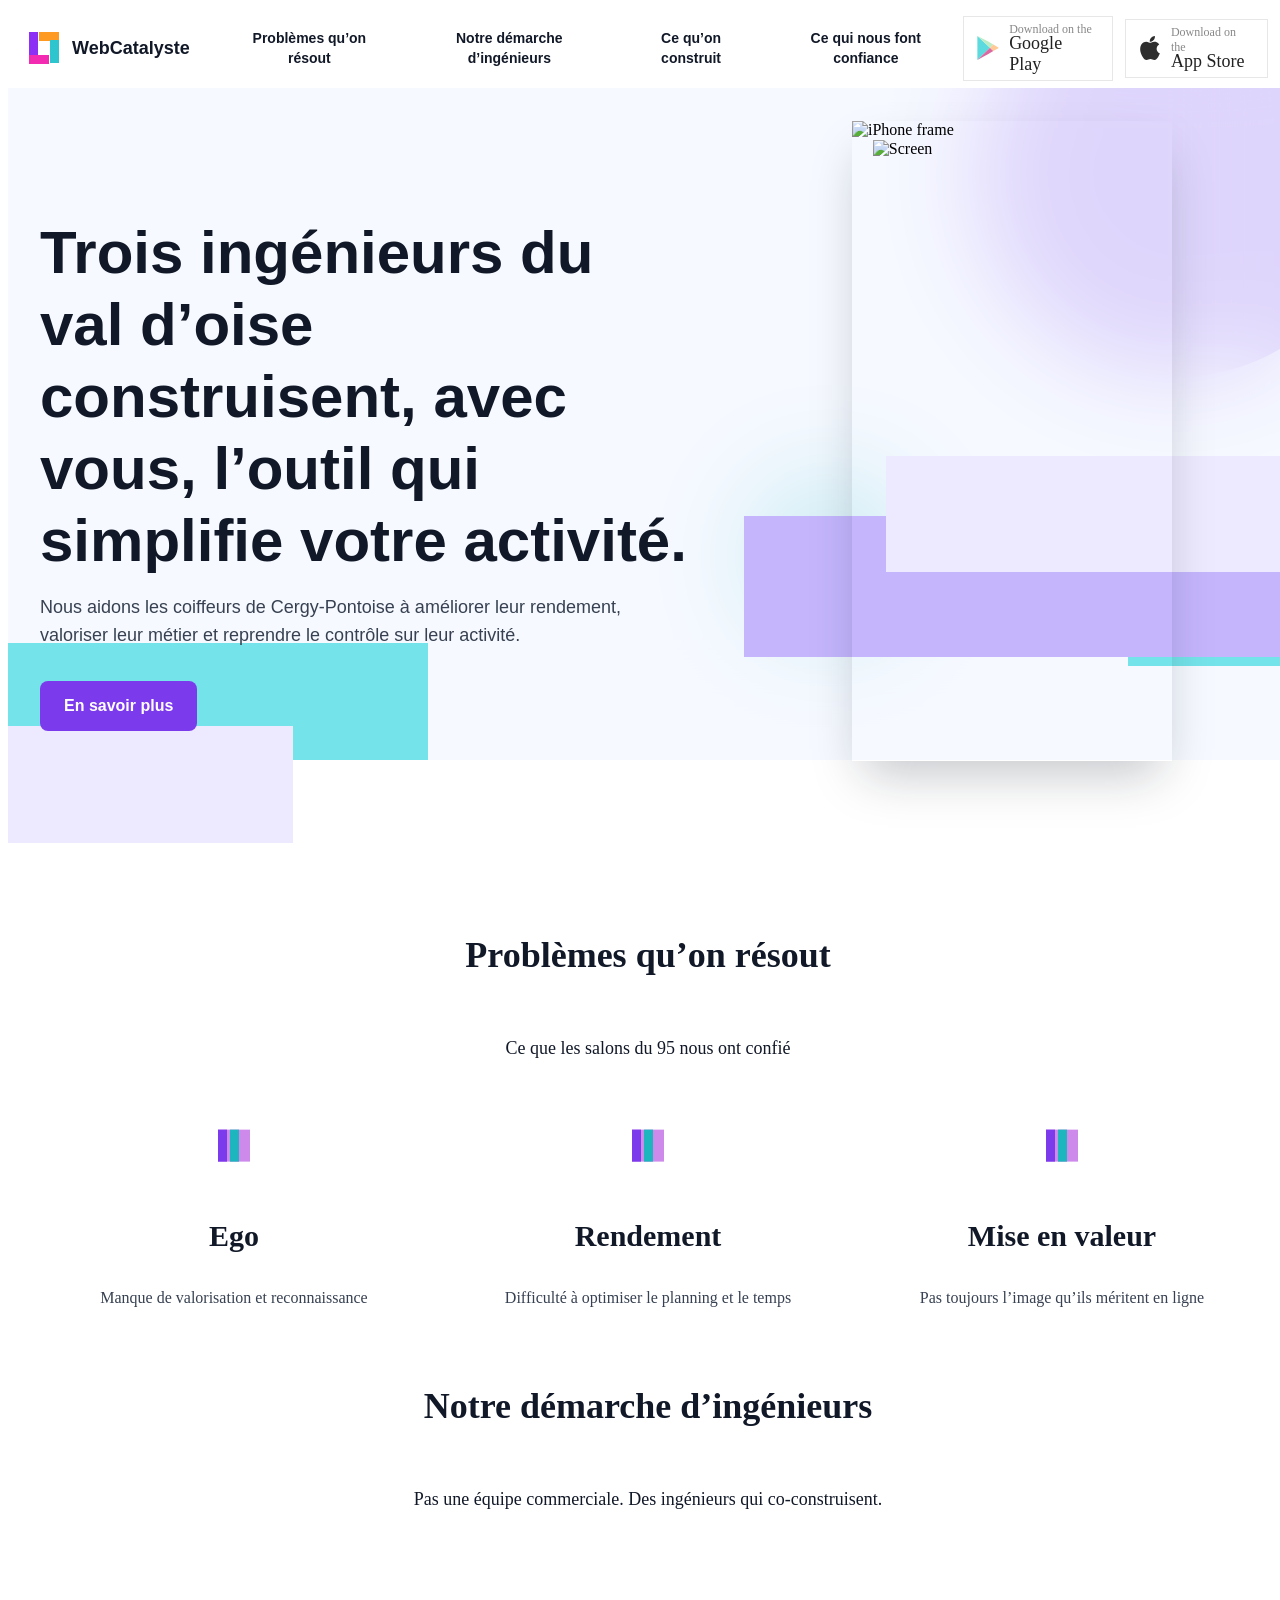
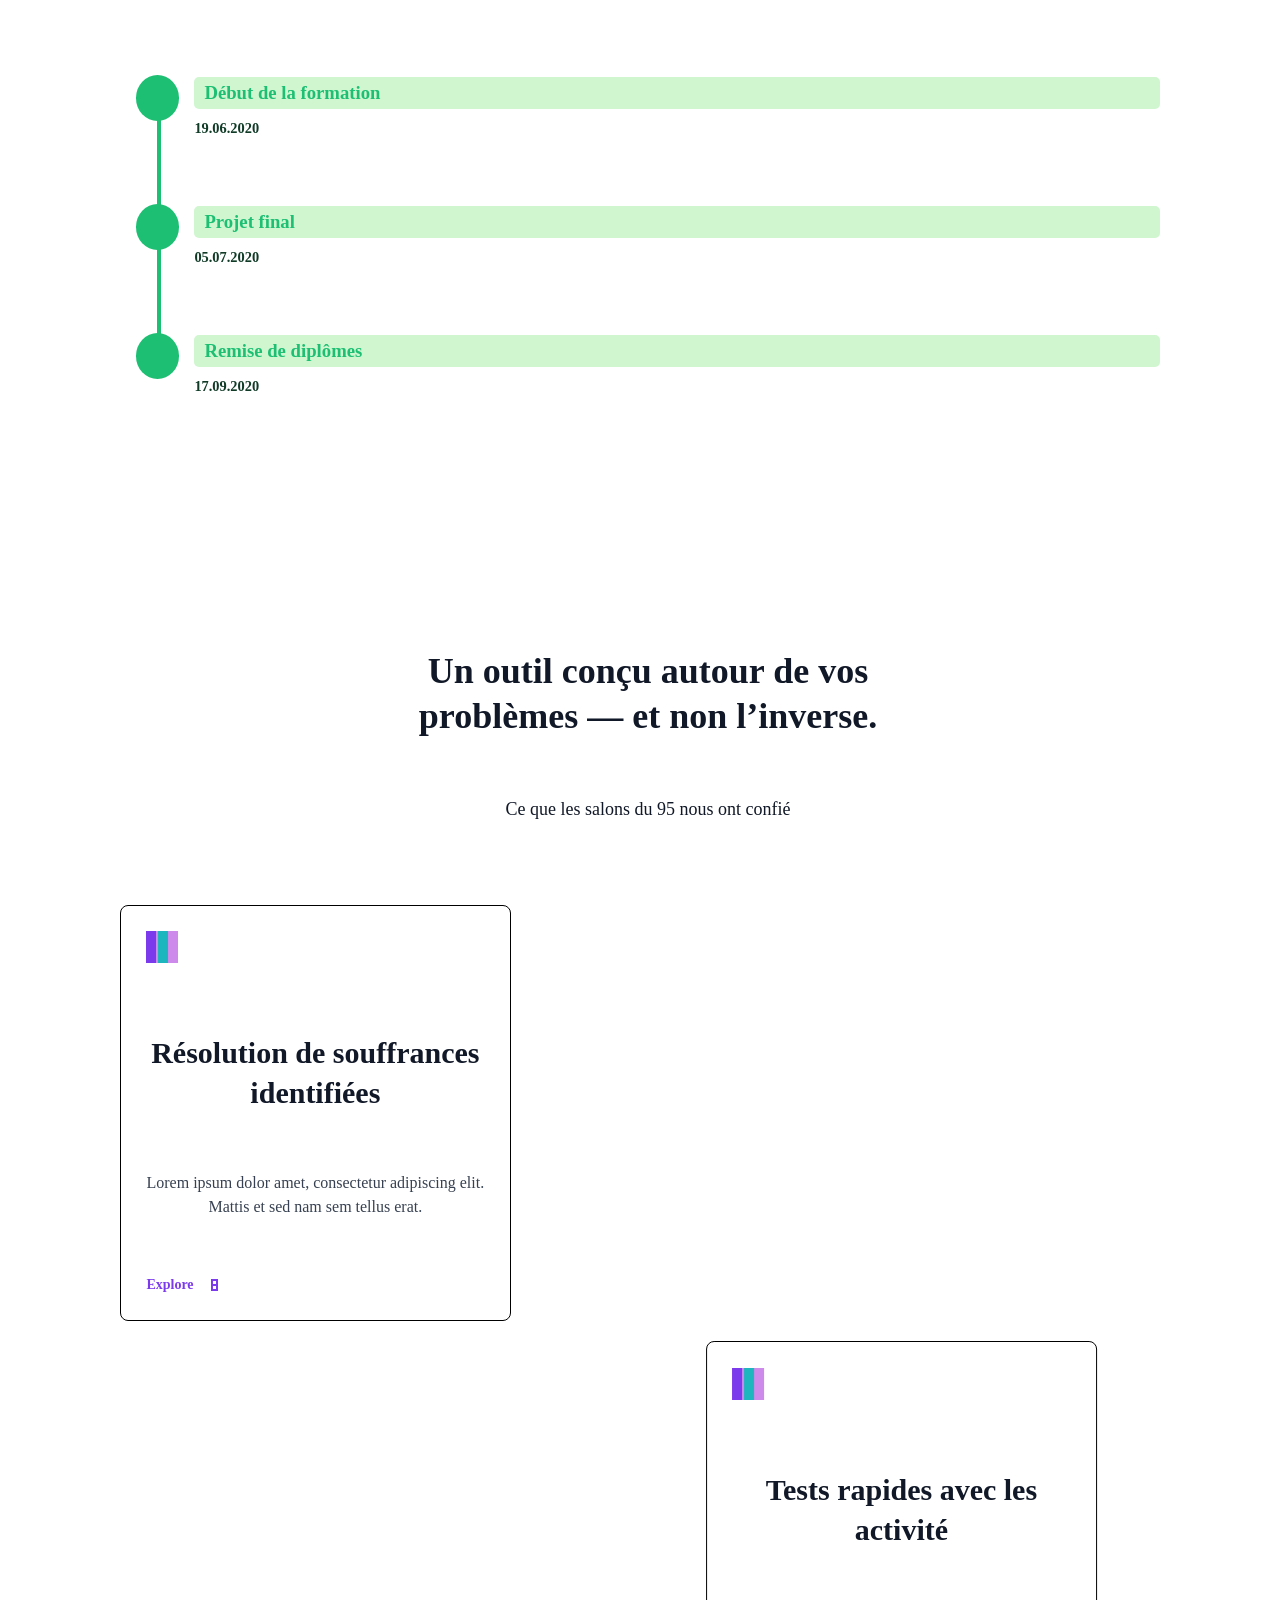
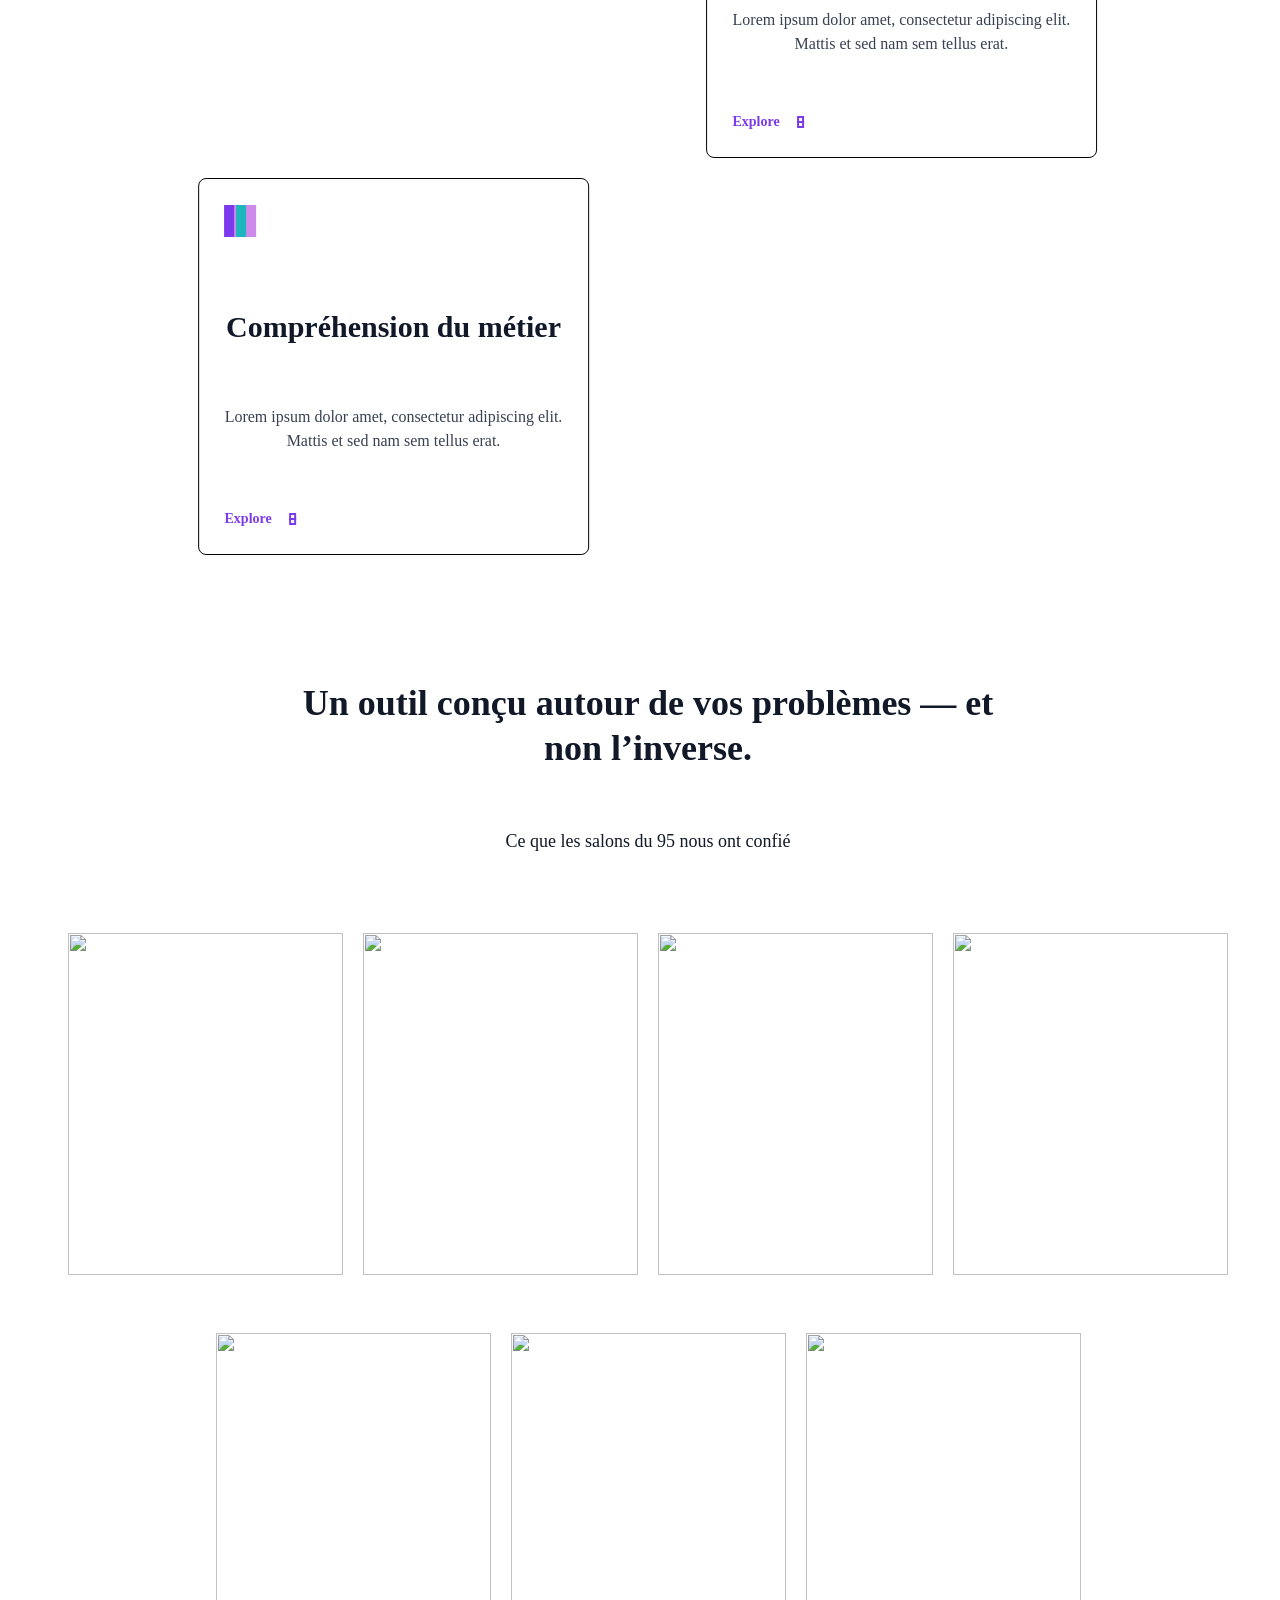
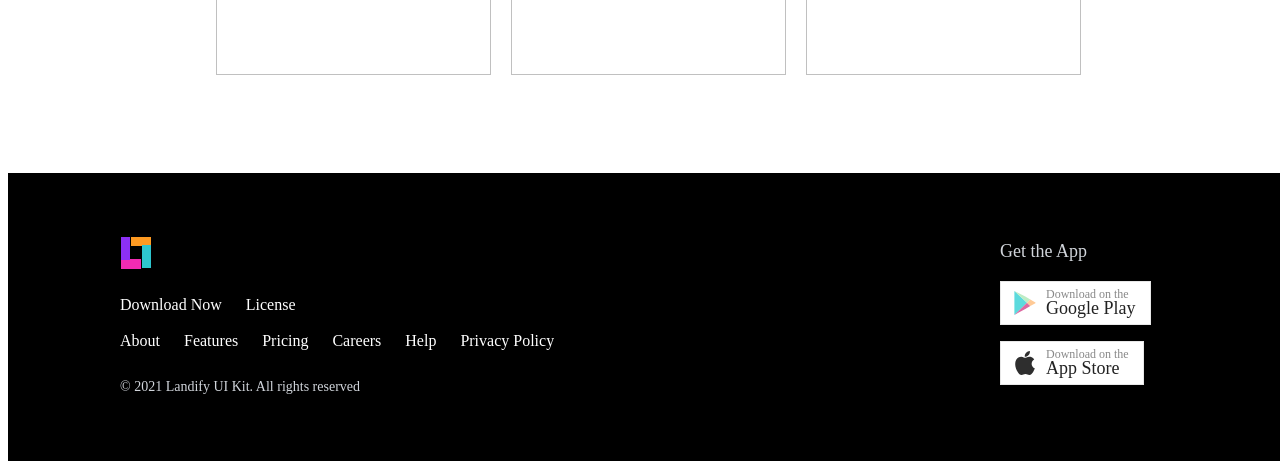
==== index.html @ 9b7b80c0 "change home to index.html" ====
<!DOCTYPE html>
<html lang="fr">
  <head>
    <meta charset="UTF-8" />
    <meta name="viewport" content="width=device-width, initial-scale=1.0" />
    <title>Titre de votre site</title>
    <link rel="stylesheet" href="styles.css" />
    <link rel="stylesheet" href="nav-bar.css" />
    <link rel="stylesheet" href="main-content-hero.css" />
    <link rel="stylesheet" href="background-img.css" />
    <link rel="stylesheet" href="features.css" />
    <link rel="stylesheet" href="demarche-ingenieure.css" />
    <link rel="stylesheet" href="outils.css" />
    <link rel="stylesheet" href="coiffeur-qui-nous-font-confiance.css" />

    <script src="https://cdnjs.cloudflare.com/ajax/libs/lodash.js/4.17.21/lodash.min.js"></script>
    <script src="script.js" defer></script>
  </head>
  <body style="width: 100%; height: 100%">
    <main>
      <section class="hero-section">
        <div
          data-breakpoint="Desktop"
          style="
            width: 100%;
            height: 866px;
            position: relative;
            background: white;
            overflow: hidden;
          "
        >
          <div class="background-img">
            <div class="circle circle-purple"></div>
            <div class="circle circle-blue"></div>
            <div class="overlay-blur"></div>
            <div class="shape shape-a"></div>
            <div class="shape shape-b"></div>
            <div class="shape shape-c"></div>
            <div class="shape shape-d"></div>
            <div class="shape shape-e"></div>
          </div>

          <div class="main-content">
            <div class="text-section">
              <div class="text-block">
                <div class="heading">
                  Trois ingénieurs du val d’oise construisent, avec vous,
                  l’outil qui simplifie votre activité.
                </div>
                <div class="subheading">
                  Nous aidons les coiffeurs de Cergy-Pontoise à améliorer leur
                  rendement, valoriser leur métier et reprendre le contrôle sur
                  leur activité.
                </div>
              </div>
              <div class="cta-section">
                <a href="#">
                  <div class="cta-button">En savoir plus</div>
                </a>
              </div>
            </div>

            <div class="phone-section">
              <div class="iphone-x">
                <img
                  class="screen"
                  src="https://placehold.co/279x604"
                  alt="Screen"
                />
                <img
                  class="frame"
                  src="https://placehold.co/320x640"
                  alt="iPhone frame"
                />
              </div>
            </div>
          </div>

          <div class="nav-bar-container">
            <div class="nav-bar">
              <div class="nav-menu">
                <div class="logo">
                  <div class="logo-icon">
                    <div class="logo-color color1"></div>
                    <div class="logo-color color2"></div>
                    <div class="logo-color color3"></div>
                    <div class="logo-color color4"></div>
                  </div>
                  <div class="logo-text">WebCatalyste</div>
                </div>
                <div class="nav-links">
                  <div class="nav-item">
                    <a  href="#section-problemes"></a> <button>Problèmes qu’on résout</button></a>
                  </div>
                  <div class="nav-item">
                    <a href="#section-demarche"> <button>Notre démarche d’ingénieurs</button></a>
                  </div>
                  <div class="nav-item">
                    <a href="#section-construction"> <button>Ce qu’on construit</button></a>
                  </div>
                  <div class="nav-item">
                    <a href="#section-confiance"> <button>Ce qui nous font confiance</button></a>
                  </div>
                </div>
              </div>
              <div class="btn-app">
                <a
                  href="https://www.kobinet.com.tr/"
                  target="_blank"
                  class="market-btn google-btn"
                  role="button"
                >
                  <span class="market-button-subtitle">Download on the</span>
                  <span class="market-button-title">Google Play</span>
                </a>

                <a
                  href="https://www.kobinet.com.tr/"
                  target="_blank"
                  class="market-btn apple-btn"
                  role="button"
                >
                  <span class="market-button-subtitle">Download on the</span>
                  <span class="market-button-title">App Store</span>
                </a>
              </div>
            </div>
          </div>
        </div>
      </section>

      <section class="features-summary-section" id="section-problemes">
        <div class="feature-container">
          <div class="feature-content">
            <div class="title-container">
              <h2>Problèmes qu’on résout</h2>
              <p>Ce que les salons du 95 nous ont confié</p>
            </div>

            <div class="problems">
              <!-- Carte 1 -->
              <div class="problem-card">
                <div class="icon icon-1"></div>
                <div class="problem-text">
                  <h3>Ego</h3>
                  <p>Manque de valorisation et reconnaissance</p>
                </div>
              </div>

              <!-- Carte 2 -->
              <div class="problem-card">
                <div class="icon icon-2"></div>
                <div class="problem-text">
                  <h3>Rendement</h3>
                  <p>Difficulté à optimiser le planning et le temps</p>
                </div>
              </div>

              <!-- Carte 3 -->
              <div class="problem-card">
                <div class="icon icon-3"></div>
                <div class="problem-text">
                  <h3>Mise en valeur</h3>
                  <p>Pas toujours l’image qu’ils méritent en ligne</p>
                </div>
              </div>
            </div>
          </div>
        </div>
      </section>

      <section class="value-proposition-section" id="section-demarche">
        <div class="title-container">
          <h2>Notre démarche d’ingénieurs</h2>
          <p>Pas une équipe commerciale. Des ingénieurs qui co-construisent.</p>
        </div>
        <div class="timeline">
          <div class="timeline-object complete">
            <div class="timeline-status"></div>
            <div class="timeline-content">
              <h3>Début de la formation</h3>
              <span>19.06.2020</span>
            </div>
          </div>

          <div class="timeline-object complete">
            <div class="timeline-status"></div>
            <div class="timeline-content">
              <h3>Projet final</h3>
              <span>05.07.2020</span>
            </div>
          </div>

          <div class="timeline-object">
            <div class="timeline-status"></div>
            <div class="timeline-content">
              <h3>Remise de diplômes</h3>
              <span>17.09.2020</span>
            </div>
          </div>
        </div>
      </section>
      <section class="outils-section" id="section-construction">
        <div class="outils-content">
          <!-- TITRE -->
          <div class="title-container">
            <h2>Un outil conçu autour de vos problèmes — et non l’inverse.</h2>
            <p>Ce que les salons du 95 nous ont confié</p>
          </div>

          <!-- CARTES -->
          <div class="cards-container">
            <!-- Carte 1 -->
            <div class="card">
              <div class="icon icon-1"></div>
              <div class="card-text">
                <h3>Résolution de souffrances identifiées</h3>
                <p>
                  Lorem ipsum dolor amet, consectetur adipiscing elit. Mattis et
                  sed nam sem tellus erat.
                </p>
              </div>
              <div class="card-link">
                <span>Explore</span>
                <div class="arrow-right">
                  <div></div>
                  <div></div>
                </div>
              </div>
            </div>

            <!-- Carte 2 -->
            <div class="card">
              <div class="icon icon-2"></div>
              <div class="card-text">
                <h3>Tests rapides avec les activité</h3>
                <p>
                  Lorem ipsum dolor amet, consectetur adipiscing elit. Mattis et
                  sed nam sem tellus erat.
                </p>
              </div>
              <div class="card-link">
                <span>Explore</span>
                <div class="arrow-right">
                  <div></div>
                  <div></div>
                </div>
              </div>
            </div>

            <!-- Carte 3 -->
            <div class="card card3">
              <div class="icon icon-3"></div>
              <div class="card-text">
                <h3>Compréhension du métier</h3>
                <p>
                  Lorem ipsum dolor amet, consectetur adipiscing elit. Mattis et
                  sed nam sem tellus erat.
                </p>
              </div>
              <div class="card-link">
                <span>Explore</span>
                <div class="arrow-right">
                  <div></div>
                  <div></div>
                </div>
              </div>
            </div>
          </div>
        </div>
      </section>

      <section class="les-coiffeur-section" id="section-confiance">
        <div class="title-container">
          <h2>Un outil conçu autour de vos problèmes — et non l’inverse.</h2>
          <p>Ce que les salons du 95 nous ont confié</p>
        </div>
        <!-- 
        <div class="flipgrid-selector">
          <button id="flipgrid-btnS">Small</button>
          <button id="flipgrid-btnL" disabled>Large</button>
        </div> -->

        <div class="flipgrid-wrapper">
          <div class="flipgrid-gallery-container">
            <div class="flipgrid-gallery-item">
              <div class="flipgrid-image-container">
                <img
                  src="https://assets.codepen.io/16327/portrait-image-1.jpg"
                  alt=""
                />
              </div>
            </div>

            <!-- copie toutes les autres images en gardant les mêmes classes -->
            <div class="flipgrid-gallery-item">
              <div class="flipgrid-image-container">
                <img
                  src="https://assets.codepen.io/16327/portrait-image-2.jpg"
                  alt=""
                />
              </div>
            </div>

            <!-- ... etc ... -->
            <div class="flipgrid-gallery-item">
              <div class="flipgrid-image-container">
                <img
                  src="https://assets.codepen.io/16327/portrait-image-2.jpg"
                  alt=""
                />
              </div>
            </div>
            <div class="flipgrid-gallery-item">
              <div class="flipgrid-image-container">
                <img
                  src="https://assets.codepen.io/16327/portrait-image-2.jpg"
                  alt=""
                />
              </div>
            </div>
            <div class="flipgrid-gallery-item">
              <div class="flipgrid-image-container">
                <img
                  src="https://assets.codepen.io/16327/portrait-image-2.jpg"
                  alt=""
                />
              </div>
            </div>
            <div class="flipgrid-gallery-item">
              <div class="flipgrid-image-container">
                <img
                  src="https://assets.codepen.io/16327/portrait-image-2.jpg"
                  alt=""
                />
              </div>
            </div>
            <div class="flipgrid-gallery-item">
              <div class="flipgrid-image-container">
                <img
                  src="https://assets.codepen.io/16327/portrait-image-2.jpg"
                  alt=""
                />
              </div>
            </div>
          </div>
        </div>
      </section>
    </main>

    <footer class="main-footer">
      <div
        data-breakpoint="Desktop"
        style="
          width: 100%;
          padding-left: 112px;
          padding-right: 112px;
          padding-top: 64px;
          padding-bottom: 64px;
          background: black;
          justify-content: space-between;
          align-items: flex-start;
          display: inline-flex;
        "
      >
        <div
          style="
            overflow: hidden;
            flex-direction: column;
            justify-content: flex-start;
            align-items: flex-start;
            gap: 24px;
            display: inline-flex;
          "
        >
          <div
            data-color="Default"
            style="width: 32px; height: 32px; position: relative"
          >
            <div
              style="
                width: 32px;
                height: 32px;
                left: 0px;
                top: 0px;
                position: absolute;
                overflow: hidden;
              "
            >
              <div
                style="
                  width: 20.16px;
                  height: 9.32px;
                  left: 0.66px;
                  top: 22.69px;
                  position: absolute;
                  background: #f22bb2;
                "
              ></div>
              <div
                style="
                  width: 9.32px;
                  height: 23.01px;
                  left: 1.14px;
                  top: 0px;
                  position: absolute;
                  background: #8c30f5;
                "
              ></div>
              <div
                style="
                  width: 20.16px;
                  height: 9.32px;
                  left: 11.18px;
                  top: 0px;
                  position: absolute;
                  background: #fe9a22;
                "
              ></div>
              <div
                style="
                  width: 9.32px;
                  height: 23.01px;
                  left: 22.03px;
                  top: 8.44px;
                  position: absolute;
                  background: #2ec5ce;
                "
              ></div>
            </div>
          </div>
          <div
            style="
              overflow: hidden;
              flex-direction: column;
              justify-content: flex-start;
              align-items: flex-start;
              gap: 12px;
              display: flex;
            "
          >
            <div
              style="
                overflow: hidden;
                justify-content: flex-start;
                align-items: center;
                gap: 24px;
                display: inline-flex;
              "
            >
              <div
                style="
                  color: white;
                  font-size: 16px;
                  font-family: Inter;
                  font-weight: 400;
                  line-height: 24px;
                  word-wrap: break-word;
                "
              >
                Download Now
              </div>
              <div
                style="
                  color: white;
                  font-size: 16px;
                  font-family: Inter;
                  font-weight: 400;
                  line-height: 24px;
                  word-wrap: break-word;
                "
              >
                License
              </div>
            </div>
            <div
              style="
                overflow: hidden;
                justify-content: flex-start;
                align-items: center;
                gap: 24px;
                display: inline-flex;
              "
            >
              <div
                style="
                  color: white;
                  font-size: 16px;
                  font-family: Inter;
                  font-weight: 400;
                  line-height: 24px;
                  word-wrap: break-word;
                "
              >
                About
              </div>
              <div
                style="
                  color: white;
                  font-size: 16px;
                  font-family: Inter;
                  font-weight: 400;
                  line-height: 24px;
                  word-wrap: break-word;
                "
              >
                Features
              </div>
              <div
                style="
                  color: white;
                  font-size: 16px;
                  font-family: Inter;
                  font-weight: 400;
                  line-height: 24px;
                  word-wrap: break-word;
                "
              >
                Pricing
              </div>
              <div
                style="
                  color: white;
                  font-size: 16px;
                  font-family: Inter;
                  font-weight: 400;
                  line-height: 24px;
                  word-wrap: break-word;
                "
              >
                Careers
              </div>
              <div
                style="
                  color: white;
                  font-size: 16px;
                  font-family: Inter;
                  font-weight: 400;
                  line-height: 24px;
                  word-wrap: break-word;
                "
              >
                Help
              </div>
              <div
                style="
                  color: white;
                  font-size: 16px;
                  font-family: Inter;
                  font-weight: 400;
                  line-height: 24px;
                  word-wrap: break-word;
                "
              >
                Privacy Policy
              </div>
            </div>
          </div>
          <div
            style="
              color: #d1d5db;
              font-size: 14px;
              font-family: Inter;
              font-weight: 400;
              line-height: 20px;
              word-wrap: break-word;
            "
          >
            © 2021 Landify UI Kit. All rights reserved
          </div>
        </div>
        <div
          style="
            width: 176px;
            overflow: hidden;
            flex-direction: column;
            justify-content: flex-start;
            align-items: flex-start;
            gap: 16px;
            display: inline-flex;
          "
        >
          <div
            style="
              align-self: stretch;
              color: #d1d5db;
              font-size: 18px;
              font-family: Inter;
              font-weight: 500;
              line-height: 28px;
              word-wrap: break-word;
            "
          >
            Get the App
          </div>
          <a
            href="https://www.kobinet.com.tr/"
            target="_blank"
            class="market-btn google-btn"
            role="button"
          >
            <span class="market-button-subtitle">Download on the</span>
            <span class="market-button-title">Google Play</span>
          </a>
          <!-- Google Play Button -->
          <a
            href="https://www.kobinet.com.tr/"
            target="_blank"
            class="market-btn apple-btn"
            role="button"
          >
            <span class="market-button-subtitle">Download on the</span>
            <span class="market-button-title">App Store</span>
          </a>
        </div>
      </div>
    </footer>
  </body>
</html>
---- styles.css ----
.market-btn {
    display: inline-block;
    padding: 0.3125rem 0.875rem;
    padding-left: 2.8125rem;
    -webkit-transition: border-color 0.25s ease-in-out, background-color 0.25s ease-in-out;
    transition: border-color 0.25s ease-in-out, background-color 0.25s ease-in-out;
    border: 1px solid #e7e7e7;
    background-position: center left 0.75rem;
    background-color: #fff;
    background-size: 1.5rem 1.5rem;
    background-repeat: no-repeat;
    text-decoration: none;
}
.market-btn .market-button-title {
    display: block;
    color: #222;
    font-size: 1.125rem;
}
.market-btn .market-button-subtitle {
    display: block;
    margin-bottom: -0.25rem;
    color: #888;
    font-size: 0.75rem;
}
.market-btn:hover {
    background-color: #f7f7f7;
    text-decoration: none;
}
.apple-btn {
    background-image: url([data-uri]);
}
.google-btn {
    background-image: url([data-uri]);
}
.windows-btn {
    background-image: url([data-uri]);
}
.amazon-btn {
    background-image: url([data-uri]);
}
.market-btn-light {
    border-color: rgba(255, 255, 255, 0.14);
    background-color: rgba(0, 0, 0, 0);
}
.market-btn-light .market-button-title {
    color: #fff;
}
.market-btn-light .market-button-subtitle {
    color: rgba(255, 255, 255, 0.6);
}
.market-btn-light:hover {
    background-color: rgba(255, 255, 255, 0.06);
}
.market-btn-light.apple-btn {
    background-image: url([data-uri]);
}
.market-btn-light.amazon-btn {
    background-image: url([data-uri]);
}

a{border:0;
text-decoration: none;}

html {
  scroll-behavior: smooth;
}
---- nav-bar.css ----
/* Container nav-bar */
.nav-bar-container {
  position: relative;
  width: 100%;
  height: 80px; /* Hauteur de la navbar */
}

/* Navbar principale */
.nav-bar {
  position: absolute;
  top: 0;
  left: 0;
  width: 100%;
  height: 80px;
  display: flex;
  justify-content: space-between; /* menu à gauche, boutons à droite */
  align-items: center;
  padding: 0 20px;
  box-sizing: border-box;
  background-color: #fff; /* Couleur de fond, à changer si besoin */
}

/* Menu de navigation */
.nav-menu {
  display: flex;
  align-items: center;
  gap: 32px;
}

/* Logo */
.logo {
  display: flex;
  align-items: center;
  gap: 12px;
}

.logo-icon {
  position: relative;
  width: 32px;
  height: 32px;
}

.logo-color {
  position: absolute;
}

.color1 { width: 20.16px; height: 9.32px; top: 22.68px; left: 0.66px; background: #f22bb2; }
.color2 { width: 9.32px; height: 23.01px; top: 0; left: 1.14px; background: #8c30f5; }
.color3 { width: 20.16px; height: 9.32px; top: 0; left: 11.18px; background: #fe9a22; }
.color4 { width: 9.32px; height: 23.01px; top: 8.44px; left: 22.03px; background: #2ec5ce; }

.logo-text {
  font-family: Inter, sans-serif;
  font-size: 18px;
  font-weight: 600;
  color: #111827;
}

/* Liens de navigation */
.nav-links {
  display: flex;
  align-items: center;
  gap: 8px;
}

.nav-item button {
  font-family: Inter, sans-serif;
  font-size: 14px;
  font-weight: 600;
  line-height: 20px;
  color: #111827;
  padding: 4px 8px;
  background: none;
  border: none;
  cursor: pointer;
}

/* Boutons stores */
.btn-app {
  display: flex;
  align-items: center;
  gap: 12px;
}

.store-btn a {
  display: flex;
  flex-direction: column;
  text-decoration: none;
  padding: 4px 8px;
  background-color: #000; /* Exemple, personnalise selon store */
  color: #fff;
  border-radius: 4px;
  font-family: Inter, sans-serif;
  font-size: 12px;
  text-align: center;
}

.store-btn a span.market-button-title {
  font-weight: 600;
  font-size: 14px;
}
---- main-content-hero.css ----
/* Conteneur principal */
.main-content {
  position: absolute;
  top: 50%;
  left: 50%;
  transform: translate(-50%, -50%);
  display: flex;
  align-items: flex-start;
  gap: 32px;
}

/* Section texte */
.text-section {
  display: flex;
  flex-direction: column;
  justify-content: flex-start;
  align-items: flex-start;
  gap: 32px;
  width: 696px;
  padding-top: 96px;
  padding-right: 48px;
  overflow: hidden;
}

/* Bloc texte */
.text-block {
  display: flex;
  flex-direction: column;
  gap: 16px;
  align-self: stretch;
}

/* Titres */
.heading {
  font-family: Inter, sans-serif;
  font-weight: 700;
  font-size: 60px;
  line-height: 72px;
  color: #111827;
}

.subheading {
  font-family: Inter, sans-serif;
  font-weight: 400;
  font-size: 18px;
  line-height: 28px;
  color: #374151;
}

/* Call-to-action */
.cta-section {
  display: flex;
  justify-content: flex-start;
  align-items: center;
  gap: 16px;
}

.cta-button {
  display: flex;
  justify-content: center;
  align-items: center;
  padding: 16px 24px;
  border-radius: 8px;
  background-color: #7c3aed;
  color: white;
  font-family: Inter, sans-serif;
  font-weight: 600;
  font-size: 16px;
  text-align: center;
}

/* Section téléphone */
.phone-section {
  width: 488px;
  height: 640px;
  position: relative;
}

.iphone-x {
  position: absolute;
  width: 320px;
  height: 640px;
  left: 84px;
  top: 0;
  box-shadow: 0px 24px 48px -12px rgba(17, 24, 39, 0.25);
}

.iphone-x .screen {
  position: absolute;
  width: 279.07px;
  height: 604.28px;
  left: 20.84px;
  top: 19.35px;
}

.iphone-x .frame {
  position: absolute;
  width: 320px;
  height: 640px;
  left: 0;
  top: 0;
}
---- background-img.css ----
.background-img {
  position: absolute;
  top: 0;
  left: 0;
  width: 100%;
  height: 866px;
  overflow: hidden;
}

/* Cercles colorés */
.circle {
  position: absolute;
  border-radius: 9999px;
  opacity: 0.6;
}

.circle-purple {
  width: 406px;
  height: 406px;
  top: -4.27%;
  left: 75.49%;
  background: #7c3aed;
}

.circle-blue {
  width: 168px;
  height: 168px;
  top: 53.56%;
  left: 57.57%;
  background: #1db5be;
}

/* Overlay flou */
.overlay-blur {
  position: absolute;
  top: 0;
  left: 0;
  width: 100%;
  height: 752px;
  background: rgba(242, 247, 255, 0.7);
  backdrop-filter: blur(50px);
}

/* Formes supplémentaires */
.shape {
  position: absolute;
}

.shape-a {
  width: 420px;
  height: 116.52px;
  top: 62.5%;
  left: 87.5%;
  background: #75e3ea;
}

.shape-b {
  width: 612px;
  height: 140.81px;
  top: 58.66%;
  left: 57.5%;
  background: #c4b5fd;
}

.shape-c {
  width: 420px;
  height: 116.52px;
  top: 51.7%;
  left: 68.61%;
  background: #ede9fe;
}

.shape-d {
  width: 420px;
  height: 116.52px;
  top: 73.38%;
  left: 0%;
  background: #75e3ea;
}

.shape-e {
  width: 420px;
  height: 116.52px;
  top: 82.95%;
  left: -10.56%;
  background: #ede9fe;
}
---- features.css ----
/* Container global */
.feature-container {
  width: 100%;
  height: 480px;
  position: relative;
}

.feature-content {
  position: absolute;
  top: 50%;
  left: 50%;
  transform: translate(-50%, -50%);
  background: white;
  display: flex;
  flex-direction: column;
  align-items: center;
  gap: 50px;
}

/* TITRES */
.title-container {
  width: 56%;
  display: flex;
  flex-direction: column;
  gap: 8px;
  text-align: center;
}

.title-container h2 {
  font-size: 48px;
  font-weight: 700;
  color: #111827;
  line-height: 60px;
}

.title-container p {
  font-size: 18px;
  color: #111827;
  line-height: 28px;
}

/* LISTE DE PROBLÈMES */
.problems {
  display: inline-flex;
  align-items: center;
  gap: 30px;
}

/* CARTES */
.problem-card {
  width: 384px;
  border-radius: 8px;
  display: flex;
  flex-direction: column;
  align-items: center;
  gap: 24px;
}

/* ICONES — recréation des blocs colorés */
.icon {
  width: 32px;
  height: 32px;
  position: relative;
      background: #9400d375;
}

/* Icon 1 */
.icon-1::before,
.icon-1::after,
.icon-1 div {
  content: "";
  position: absolute;
}

.icon-1::before {
  width: 9.33px;
  height: 32px;
  left: 0;
  background: #7c3aed;
}

.icon-1::after {
  width: 9.33px;
  height: 32px;
  left: 12px;
  background: #1db5be;
}

.icon-1 div {
  width: 8px;
  height: 16px;
  left: 24px;
  top: 8px;
  background: #c4b5fd;
}

/* Icon 2 */
.icon-2::before,
.icon-2::after,
.icon-2 div {
  content: "";
  position: absolute;
}

.icon-2::before {
  width: 29.33px;
  height: 8px;
  top: 1.33px;
  left: 1.33px;
  background: #7c3aed;
}

.icon-2::after {
  width: 29.33px;
  height: 8px;
  top: 12px;
  left: 1.33px;
  background: #1db5be;
}

.icon-2 div {
  width: 29.33px;
  height: 8px;
  top: 22.67px;
  left: 1.33px;
  background: #c4b5fd;
}

/* Icon 3 */
.icon-3::before,
.icon-3::after,
.icon-3 div {
  content: "";
  position: absolute;
}

.icon-3::before {
  width: 29.33px;
  height: 6.67px;
  top: 1.33px;
  left: 1.33px;
  background: #1db5be;
}

.icon-3::after {
  width: 8px;
  height: 20px;
  top: 10.67px;
  left: 1.33px;
  background: #c4b5fd;
}

.icon-3 div {
  width: 18.67px;
  height: 20px;
  top: 10.67px;
  left: 12px;
  background: #7c3aed;
}

/* TEXTES DES CARTES */
.problem-text {
  padding: 0 16px;
  text-align: center;
}

.problem-text h3 {
  font-size: 30px;
  font-weight: 700;
  color: #111827;
  line-height: 40px;
}

.problem-text p {
  font-size: 16px;
  color: #374151;
  line-height: 24px;
}
---- demarche-ingenieure.css ----
.value-proposition-section .title-container{
   
    display: flex;
    margin: auto;
}
* {
  box-sizing: border-box;
}
.timeline{
    margin:  10%;
    position: relative;
}
.timeline-object {
  display: flex;
  align-items: center;
  margin-top: 50px;
  position: relative;
}
.timeline-object.complete::after {
  content: '';
  display: block;
  position: absolute;
  
  width: 4px;
  height: 100px;
  background-color: #1DBF73;
  
  left: 23px;
  top: 50px;
  transform: translateX(-50%);
}
.timeline-status {
  height: 46px;
  width: 46px;
  border-radius: 50%;
  background-color: #1DBF73;
}
.timeline-object:not(.complete) .timeline-status {
  background-color: #1DBF73
}
.timeline-content {
  margin-left: 15px;
      width: 100%;
}

.timeline-content h3 {
  color: #1DBF73;
  background: #CFF6CF;
  padding: 5px 10px;
  border-radius: 5px;
  margin-bottom: 10px;
}

.timeline-content span {
  color: #103B27;
  font-size: .9em;
  font-weight: bold;
}

.timeline-object:not(.complete) .timeline-content h3 {
  color: #1DBF73;
  background: #CFF6CF;
}
---- outils.css ----
/* Container global */
.outils-section {
  width: 100%;
  position: relative;
  padding: 96px 112px;
  background: white;
  display: flex;
  justify-content: center;
}

.outils-content {
  width: 100%;
  max-width: 1200px;
  display: flex;
  flex-direction: column;
  gap: 64px;
  align-items: center;
}

/* TITRE */
.title-container {
    margin: auto;
  width: 55%;
  text-align: center;
  display: flex;
  flex-direction: column;
  gap: 8px;
}

.title-container h2 {
  font-size: 36px;
  font-weight: 700;
  line-height: 45px;
  color: #111827;
}

.title-container p {
  font-size: 18px;
  font-weight: 400;
  line-height: 28px;
  color: #111827;
}

/* CARTES */
.cards-container {
  width: 100%;
  display: flex;
  flex-direction: column;
  justify-content: space-between;
  flex-wrap: wrap;
  gap: 20px;
}

.card {
  width: 37%;
  background: white;
  border-radius: 8px;
  outline: 1px solid black;
  outline-offset: -1px;
  padding: 2.5%;
  display: flex;
  flex-direction: column;
  gap: 40px;
  align-items: flex-start;
  transition: transform 0.3s ease;
}

/* ZIGZAG */


.cards-container .card:nth-child(even) {
  transform: translateX(150%); /* ajuster la hauteur du zigzag */
}
.card3{
    transform: translateX(20%);
}


/* ICONES */
.icon {
  width: 32px;
  height: 32px;
  position: relative;
}

/* Icones personnalisées */
.icon-1::before { width: 9.33px; height: 32px; left: 0; top: 0; background: #7c3aed; content: ''; position: absolute;}
.icon-1::after { width: 9.33px; height: 32px; left: 12px; top: 0; background: #1db5be; content: ''; position: absolute;}
.icon-1 div { width: 8px; height: 16px; left: 24px; top: 8px; background: #c4b5fd; position: absolute;}

.icon-2::before { width: 9.33px; height: 32px; left: 0; top: 0; background: #7c3aed; content: ''; position: absolute;}
.icon-2::after { width: 9.33px; height: 32px; left: 12px; top: 0; background: #1db5be; content: ''; position: absolute;}
.icon-2 div { width: 8px; height: 16px; left: 24px; top: 8px; background: #c4b5fd; position: absolute;}

.icon-3::before { width: 9.33px; height: 32px; left: 0; top: 0; background: #7c3aed; content: ''; position: absolute;}
.icon-3::after { width: 9.33px; height: 32px; left: 12px; top: 0; background: #1db5be; content: ''; position: absolute;}
.icon-3 div { width: 8px; height: 16px; left: 24px; top: 8px; background: #c4b5fd; position: absolute;}

/* CONTENU DES CARTES */
.card-text {
  width: 100%;
  display: flex;
  flex-direction: column;
  gap: 12px;
  align-items: center;
  text-align: center;
}

.card-text h3 {
  font-size: 30px;
  font-weight: 700;
  line-height: 40px;
  color: #111827;
}

.card-text p {
  font-size: 16px;
  font-weight: 400;
  line-height: 24px;
  color: #374151;
}

/* LIEN EXPLORE */
.card-link {
  display: flex;
  align-items: center;
  gap: 8px;
  color: #7c3aed;
  font-weight: 600;
  font-size: 14px;
  line-height: 20px;
  cursor: pointer;
}

.arrow-right {
  width: 20px;
  height: 20px;
  position: relative;
}

.arrow-right div {
  width: 5px;
  height: 5px;
  position: absolute;
  outline: 2px solid #7c3aed;
  outline-offset: -1px;
}

.arrow-right div:nth-child(1) { top: 10px; left: 10.83px; }
.arrow-right div:nth-child(2) { top: 5px; left: 10.83px; }
---- coiffeur-qui-nous-font-confiance.css ----
.flipgrid-selector button:disabled {
  background-color: var(--color-surface25);
  cursor: not-allowed;
}

.flipgrid-selector button:disabled:hover {
  border-color: var(--color-surface75);
  color: var(--color-surface75);
}

.flipgrid-wrapper {
  width: 100%;
  padding: 50px;
}

.flipgrid-gallery-container {
  width: 100%;
  display: flex;
  flex-wrap: wrap;
  justify-content: center;
}

.flipgrid-gallery-item {
  flex-basis: 25%;
  height: 400px;
  padding: 10px;
}

.flipgrid-gallery-container.small .flipgrid-gallery-item {
  flex-basis: 16.66667%;
}

.flipgrid-image-container {
  height: 90%;
}

.flipgrid-image-container img {
  height: 100%;
  width: 100%;
  object-fit: cover;
}
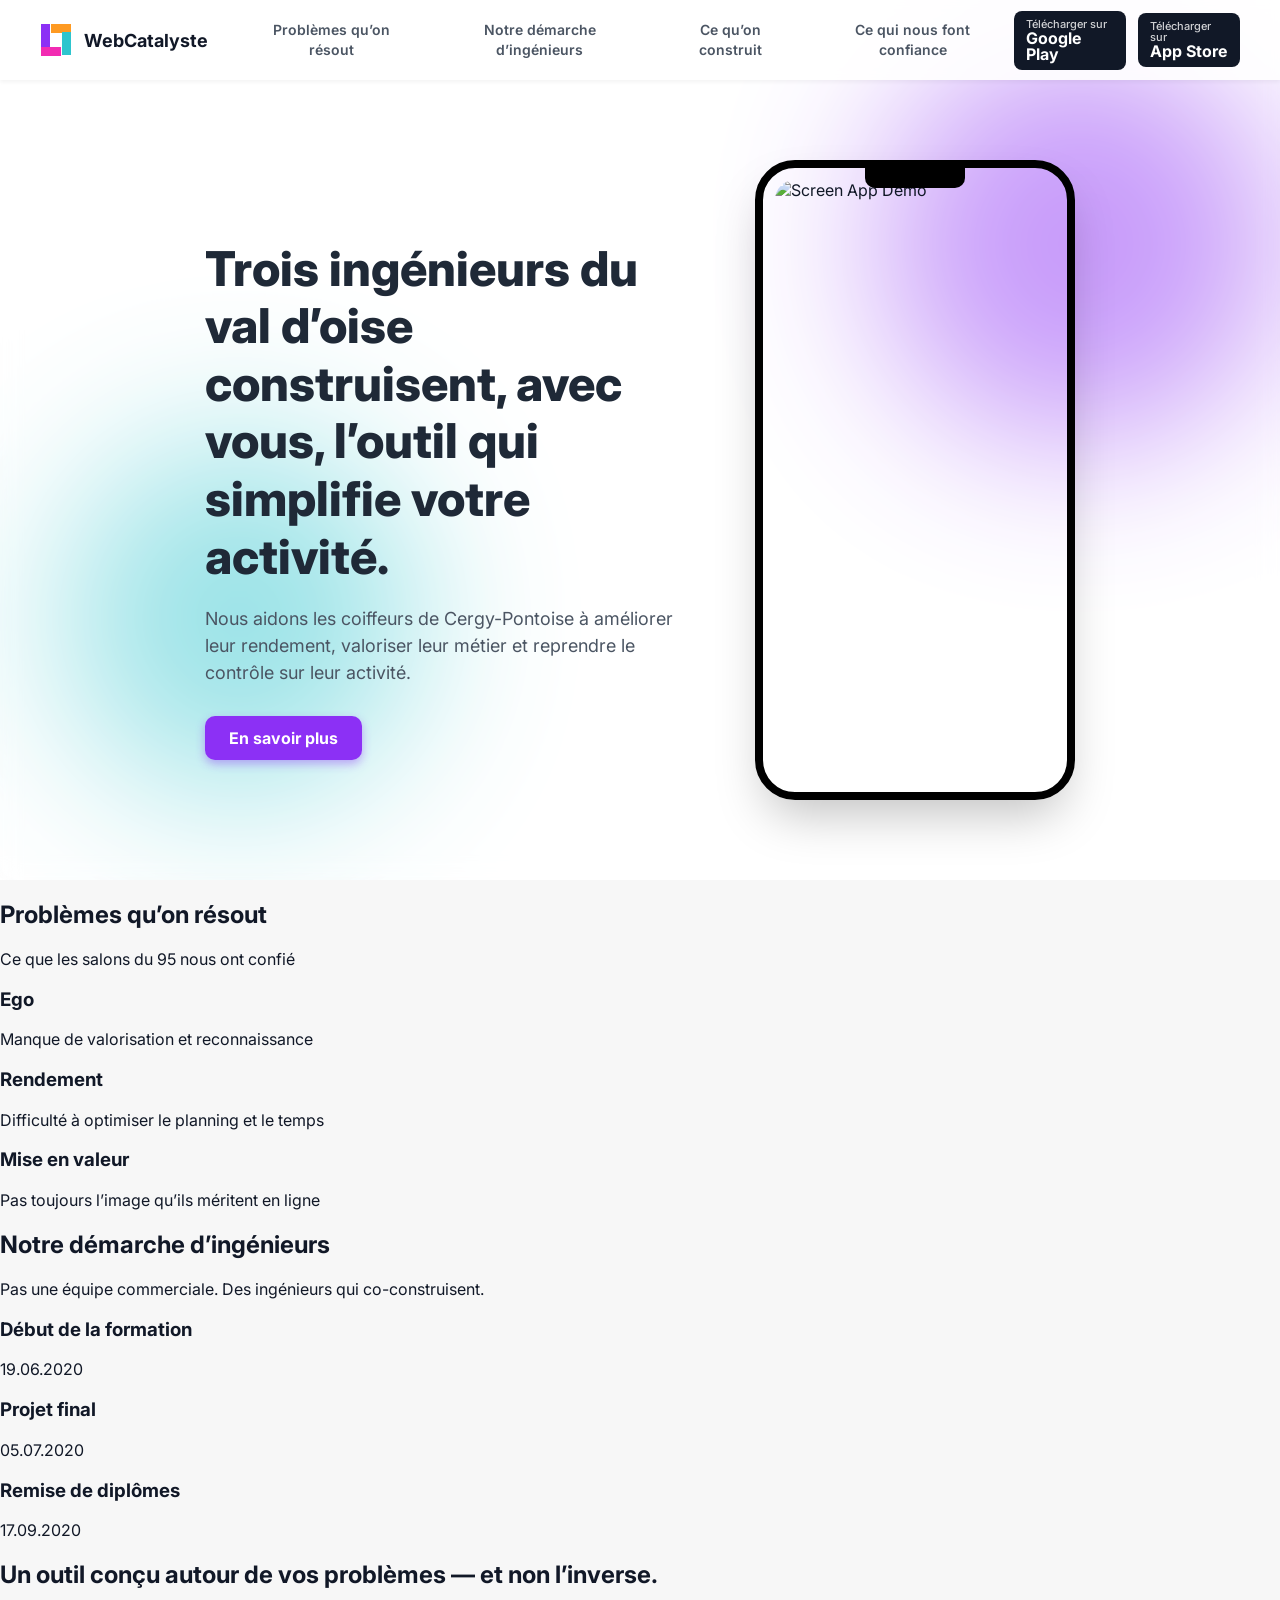
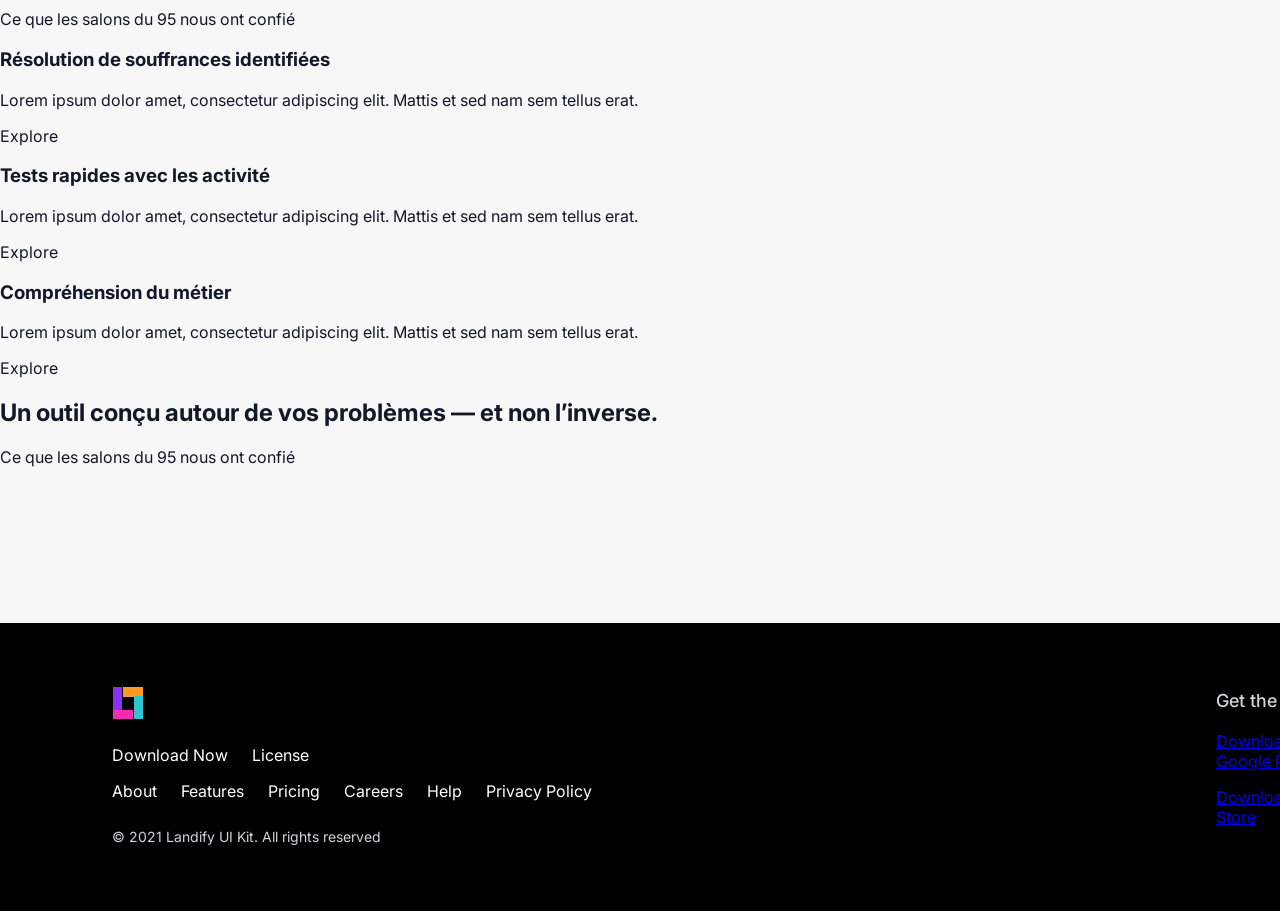
==== commit 62026fd4: "new section hero" ====
--- a/index.html
+++ b/index.html
@@ -1,357 +1,320 @@
 <!DOCTYPE html>
 <html lang="fr">
-  <head>
-    <meta charset="UTF-8" />
-    <meta name="viewport" content="width=device-width, initial-scale=1.0" />
-    <title>Titre de votre site</title>
-    <link rel="stylesheet" href="styles.css" />
-    <link rel="stylesheet" href="nav-bar.css" />
-    <link rel="stylesheet" href="main-content-hero.css" />
-    <link rel="stylesheet" href="background-img.css" />
-    <link rel="stylesheet" href="features.css" />
-    <link rel="stylesheet" href="demarche-ingenieure.css" />
-    <link rel="stylesheet" href="outils.css" />
-    <link rel="stylesheet" href="coiffeur-qui-nous-font-confiance.css" />
-
-    <script src="https://cdnjs.cloudflare.com/ajax/libs/lodash.js/4.17.21/lodash.min.js"></script>
-    <script src="script.js" defer></script>
-  </head>
-  <body style="width: 100%; height: 100%">
-    <main>
-      <section class="hero-section">
-        <div
-          data-breakpoint="Desktop"
-          style="
-            width: 100%;
-            height: 866px;
-            position: relative;
-            background: white;
-            overflow: hidden;
-          "
-        >
-          <div class="background-img">
-            <div class="circle circle-purple"></div>
-            <div class="circle circle-blue"></div>
-            <div class="overlay-blur"></div>
-            <div class="shape shape-a"></div>
-            <div class="shape shape-b"></div>
-            <div class="shape shape-c"></div>
-            <div class="shape shape-d"></div>
-            <div class="shape shape-e"></div>
-          </div>
-
-          <div class="main-content">
-            <div class="text-section">
-              <div class="text-block">
-                <div class="heading">
-                  Trois ingénieurs du val d’oise construisent, avec vous,
-                  l’outil qui simplifie votre activité.
-                </div>
-                <div class="subheading">
-                  Nous aidons les coiffeurs de Cergy-Pontoise à améliorer leur
-                  rendement, valoriser leur métier et reprendre le contrôle sur
-                  leur activité.
-                </div>
-              </div>
-              <div class="cta-section">
-                <a href="#">
-                  <div class="cta-button">En savoir plus</div>
-                </a>
-              </div>
-            </div>
-
-            <div class="phone-section">
-              <div class="iphone-x">
-                <img
-                  class="screen"
-                  src="https://placehold.co/279x604"
-                  alt="Screen"
-                />
-                <img
-                  class="frame"
-                  src="https://placehold.co/320x640"
-                  alt="iPhone frame"
-                />
-              </div>
-            </div>
-          </div>
-
-          <div class="nav-bar-container">
-            <div class="nav-bar">
-              <div class="nav-menu">
-                <div class="logo">
-                  <div class="logo-icon">
-                    <div class="logo-color color1"></div>
-                    <div class="logo-color color2"></div>
-                    <div class="logo-color color3"></div>
-                    <div class="logo-color color4"></div>
-                  </div>
-                  <div class="logo-text">WebCatalyste</div>
-                </div>
-                <div class="nav-links">
-                  <div class="nav-item">
-                    <a  href="#section-problemes"></a> <button>Problèmes qu’on résout</button></a>
-                  </div>
-                  <div class="nav-item">
-                    <a href="#section-demarche"> <button>Notre démarche d’ingénieurs</button></a>
-                  </div>
-                  <div class="nav-item">
-                    <a href="#section-construction"> <button>Ce qu’on construit</button></a>
-                  </div>
-                  <div class="nav-item">
-                    <a href="#section-confiance"> <button>Ce qui nous font confiance</button></a>
-                  </div>
-                </div>
-              </div>
-              <div class="btn-app">
-                <a
-                  href="https://www.kobinet.com.tr/"
-                  target="_blank"
-                  class="market-btn google-btn"
-                  role="button"
-                >
-                  <span class="market-button-subtitle">Download on the</span>
-                  <span class="market-button-title">Google Play</span>
-                </a>
-
-                <a
-                  href="https://www.kobinet.com.tr/"
-                  target="_blank"
-                  class="market-btn apple-btn"
-                  role="button"
-                >
-                  <span class="market-button-subtitle">Download on the</span>
-                  <span class="market-button-title">App Store</span>
-                </a>
-              </div>
-            </div>
-          </div>
-        </div>
-      </section>
-
-      <section class="features-summary-section" id="section-problemes">
-        <div class="feature-container">
-          <div class="feature-content">
-            <div class="title-container">
-              <h2>Problèmes qu’on résout</h2>
-              <p>Ce que les salons du 95 nous ont confié</p>
-            </div>
-
-            <div class="problems">
-              <!-- Carte 1 -->
-              <div class="problem-card">
-                <div class="icon icon-1"></div>
-                <div class="problem-text">
-                  <h3>Ego</h3>
-                  <p>Manque de valorisation et reconnaissance</p>
-                </div>
-              </div>
-
-              <!-- Carte 2 -->
-              <div class="problem-card">
-                <div class="icon icon-2"></div>
-                <div class="problem-text">
-                  <h3>Rendement</h3>
-                  <p>Difficulté à optimiser le planning et le temps</p>
-                </div>
-              </div>
-
-              <!-- Carte 3 -->
-              <div class="problem-card">
-                <div class="icon icon-3"></div>
-                <div class="problem-text">
-                  <h3>Mise en valeur</h3>
-                  <p>Pas toujours l’image qu’ils méritent en ligne</p>
-                </div>
-              </div>
-            </div>
-          </div>
-        </div>
-      </section>
-
-      <section class="value-proposition-section" id="section-demarche">
-        <div class="title-container">
-          <h2>Notre démarche d’ingénieurs</h2>
-          <p>Pas une équipe commerciale. Des ingénieurs qui co-construisent.</p>
-        </div>
-        <div class="timeline">
-          <div class="timeline-object complete">
-            <div class="timeline-status"></div>
-            <div class="timeline-content">
-              <h3>Début de la formation</h3>
-              <span>19.06.2020</span>
-            </div>
-          </div>
-
-          <div class="timeline-object complete">
-            <div class="timeline-status"></div>
-            <div class="timeline-content">
-              <h3>Projet final</h3>
-              <span>05.07.2020</span>
-            </div>
-          </div>
-
-          <div class="timeline-object">
-            <div class="timeline-status"></div>
-            <div class="timeline-content">
-              <h3>Remise de diplômes</h3>
-              <span>17.09.2020</span>
-            </div>
-          </div>
-        </div>
-      </section>
-      <section class="outils-section" id="section-construction">
-        <div class="outils-content">
-          <!-- TITRE -->
+
+<head>
+  <meta charset="UTF-8" />
+  <meta name="viewport" content="width=device-width, initial-scale=1.0" />
+  <title>WebCatalyste - Landing Page Responsive</title>
+  <!-- <link rel="stylesheet" href="styles.css" /> -->
+  <link rel="stylesheet" href="nav-bar.css" />
+  <!-- <link rel="stylesheet" href="main-content-hero.css" />  -->
+  <!-- <link rel="stylesheet" href="background-img.css" /> -->
+  <!-- <link rel="stylesheet" href="features.css" />
+  <link rel="stylesheet" href="demarche-ingenieure.css" />
+  <link rel="stylesheet" href="outils.css" />
+  <link rel="stylesheet" href="coiffeur-qui-nous-font-confiance.css" /> -->
+
+  <script src="https://cdnjs.cloudflare.com/ajax/libs/lodash.js/4.17.21/lodash.min.js"></script>
+  <script src="https://cdn.tailwindcss.com"></script>
+  <link href="https://fonts.googleapis.com/css2?family=Inter:wght@400;600;700&display=swap" rel="stylesheet">
+  <script src="script.js" defer></script>
+</head>
+
+<body style="width: 100%; height: 100%">
+  <main>
+    <section class="hero-section">
+      <!-- Contenu de l'arrière-plan avec formes -->
+      <div class="background-img">
+        <div class="circle circle-purple"></div>
+        <div class="circle circle-blue"></div>
+        <div class="overlay-blur"></div>
+        <!-- Les shapes A, B, C, D, E ont été omises du CSS pour garder le focus sur la réactivité,
+                 mais elles peuvent être ajoutées avec 'position: absolute' si nécessaire. -->
+      </div>
+
+      <!-- Structure de navigation -->
+      <div class="nav-bar-container">
+        <nav class="nav-bar">
+          <div class="nav-menu">
+            <div class="logo">
+              <div class="logo-icon">
+                <!-- Logo Colors -->
+                <div class="logo-color color1"></div>
+                <div class="logo-color color2"></div>
+                <div class="logo-color color3"></div>
+                <div class="logo-color color4"></div>
+              </div>
+              <div class="logo-text">WebCatalyste</div>
+            </div>
+
+            <div class="nav-links">
+              <div class="nav-item">
+                <a href="#section-problemes"><button>Problèmes qu’on résout</button></a>
+              </div>
+              <div class="nav-item">
+                <a href="#section-demarche"><button>Notre démarche d’ingénieurs</button></a>
+              </div>
+              <div class="nav-item">
+                <a href="#section-construction"><button>Ce qu’on construit</button></a>
+              </div>
+              <div class="nav-item">
+                <a href="#section-confiance"><button>Ce qui nous font confiance</button></a>
+              </div>
+            </div>
+          </div>
+
+          <div class="btn-app store-btn">
+            <a href="https://www.kobinet.com.tr/" target="_blank" class="market-btn google-btn" role="button">
+              <span class="market-button-subtitle">Télécharger sur</span>
+              <span class="market-button-title">Google Play</span>
+            </a>
+
+            <a href="https://www.kobinet.com.tr/" target="_blank" class="market-btn apple-btn" role="button">
+              <span class="market-button-subtitle">Télécharger sur</span>
+              <span class="market-button-title">App Store</span>
+            </a>
+          </div>
+
+          <!-- Bouton Hamburger (Visible sur Mobile/Tablette) -->
+          <button class="hamburger-menu" aria-label="Ouvrir le menu">
+            &#9776; <!-- Icône Hamburger -->
+          </button>
+        </nav>
+      </div>
+
+      <!-- Contenu principal du Hero -->
+      <div class="main-content">
+        <div class="text-section">
+          <div class="text-block">
+            <h1 class="heading">
+              Trois ingénieurs du val d’oise construisent, avec vous,
+              l’outil qui simplifie votre activité.
+            </h1>
+            <p class="subheading">
+              Nous aidons les coiffeurs de Cergy-Pontoise à améliorer leur
+              rendement, valoriser leur métier et reprendre le contrôle sur
+              leur activité.
+            </p>
+          </div>
+          <div class="cta-section">
+            <a href="#">
+              <div class="cta-button">En savoir plus</div>
+            </a>
+          </div>
+        </div>
+
+        <div class="phone-section">
+          <div class="iphone-x">
+            <!-- Utilisation du placeholder pour l'écran -->
+            <img class="screen" src="https://placehold.co/280x600/f8f8f8/111827?text=Application+Screen"
+              alt="Screen App Demo"
+              onerror="this.onerror=null; this.src='https://placehold.co/280x600/f8f8f8/111827?text=Application+Screen';" />
+            <!-- Le frame est stylisé en CSS, l'image d'origine est masquée -->
+          </div>
+        </div>
+      </div>
+    </section>
+
+    <section class="features-summary-section" id="section-problemes">
+      <div class="feature-container">
+        <div class="feature-content">
           <div class="title-container">
-            <h2>Un outil conçu autour de vos problèmes — et non l’inverse.</h2>
+            <h2>Problèmes qu’on résout</h2>
             <p>Ce que les salons du 95 nous ont confié</p>
           </div>
 
-          <!-- CARTES -->
-          <div class="cards-container">
+          <div class="problems">
             <!-- Carte 1 -->
-            <div class="card">
+            <div class="problem-card">
               <div class="icon icon-1"></div>
-              <div class="card-text">
-                <h3>Résolution de souffrances identifiées</h3>
-                <p>
-                  Lorem ipsum dolor amet, consectetur adipiscing elit. Mattis et
-                  sed nam sem tellus erat.
-                </p>
-              </div>
-              <div class="card-link">
-                <span>Explore</span>
-                <div class="arrow-right">
-                  <div></div>
-                  <div></div>
-                </div>
+              <div class="problem-text">
+                <h3>Ego</h3>
+                <p>Manque de valorisation et reconnaissance</p>
               </div>
             </div>
 
             <!-- Carte 2 -->
-            <div class="card">
+            <div class="problem-card">
               <div class="icon icon-2"></div>
-              <div class="card-text">
-                <h3>Tests rapides avec les activité</h3>
-                <p>
-                  Lorem ipsum dolor amet, consectetur adipiscing elit. Mattis et
-                  sed nam sem tellus erat.
-                </p>
-              </div>
-              <div class="card-link">
-                <span>Explore</span>
-                <div class="arrow-right">
-                  <div></div>
-                  <div></div>
-                </div>
+              <div class="problem-text">
+                <h3>Rendement</h3>
+                <p>Difficulté à optimiser le planning et le temps</p>
               </div>
             </div>
 
             <!-- Carte 3 -->
-            <div class="card card3">
+            <div class="problem-card">
               <div class="icon icon-3"></div>
-              <div class="card-text">
-                <h3>Compréhension du métier</h3>
-                <p>
-                  Lorem ipsum dolor amet, consectetur adipiscing elit. Mattis et
-                  sed nam sem tellus erat.
-                </p>
-              </div>
-              <div class="card-link">
-                <span>Explore</span>
-                <div class="arrow-right">
-                  <div></div>
-                  <div></div>
-                </div>
-              </div>
-            </div>
-          </div>
-        </div>
-      </section>
-
-      <section class="les-coiffeur-section" id="section-confiance">
+              <div class="problem-text">
+                <h3>Mise en valeur</h3>
+                <p>Pas toujours l’image qu’ils méritent en ligne</p>
+              </div>
+            </div>
+          </div>
+        </div>
+      </div>
+    </section>
+
+    <section class="value-proposition-section" id="section-demarche">
+      <div class="title-container">
+        <h2>Notre démarche d’ingénieurs</h2>
+        <p>Pas une équipe commerciale. Des ingénieurs qui co-construisent.</p>
+      </div>
+      <div class="timeline">
+        <div class="timeline-object complete">
+          <div class="timeline-status"></div>
+          <div class="timeline-content">
+            <h3>Début de la formation</h3>
+            <span>19.06.2020</span>
+          </div>
+        </div>
+
+        <div class="timeline-object complete">
+          <div class="timeline-status"></div>
+          <div class="timeline-content">
+            <h3>Projet final</h3>
+            <span>05.07.2020</span>
+          </div>
+        </div>
+
+        <div class="timeline-object">
+          <div class="timeline-status"></div>
+          <div class="timeline-content">
+            <h3>Remise de diplômes</h3>
+            <span>17.09.2020</span>
+          </div>
+        </div>
+      </div>
+    </section>
+    <section class="outils-section" id="section-construction">
+      <div class="outils-content">
+        <!-- TITRE -->
         <div class="title-container">
           <h2>Un outil conçu autour de vos problèmes — et non l’inverse.</h2>
           <p>Ce que les salons du 95 nous ont confié</p>
         </div>
-        <!-- 
+
+        <!-- CARTES -->
+        <div class="cards-container">
+          <!-- Carte 1 -->
+          <div class="card">
+            <div class="icon icon-1"></div>
+            <div class="card-text">
+              <h3>Résolution de souffrances identifiées</h3>
+              <p>
+                Lorem ipsum dolor amet, consectetur adipiscing elit. Mattis et
+                sed nam sem tellus erat.
+              </p>
+            </div>
+            <div class="card-link">
+              <span>Explore</span>
+              <div class="arrow-right">
+                <div></div>
+                <div></div>
+              </div>
+            </div>
+          </div>
+
+          <!-- Carte 2 -->
+          <div class="card">
+            <div class="icon icon-2"></div>
+            <div class="card-text">
+              <h3>Tests rapides avec les activité</h3>
+              <p>
+                Lorem ipsum dolor amet, consectetur adipiscing elit. Mattis et
+                sed nam sem tellus erat.
+              </p>
+            </div>
+            <div class="card-link">
+              <span>Explore</span>
+              <div class="arrow-right">
+                <div></div>
+                <div></div>
+              </div>
+            </div>
+          </div>
+
+          <!-- Carte 3 -->
+          <div class="card card3">
+            <div class="icon icon-3"></div>
+            <div class="card-text">
+              <h3>Compréhension du métier</h3>
+              <p>
+                Lorem ipsum dolor amet, consectetur adipiscing elit. Mattis et
+                sed nam sem tellus erat.
+              </p>
+            </div>
+            <div class="card-link">
+              <span>Explore</span>
+              <div class="arrow-right">
+                <div></div>
+                <div></div>
+              </div>
+            </div>
+          </div>
+        </div>
+      </div>
+    </section>
+
+    <section class="les-coiffeur-section" id="section-confiance">
+      <div class="title-container">
+        <h2>Un outil conçu autour de vos problèmes — et non l’inverse.</h2>
+        <p>Ce que les salons du 95 nous ont confié</p>
+      </div>
+      <!-- 
         <div class="flipgrid-selector">
           <button id="flipgrid-btnS">Small</button>
           <button id="flipgrid-btnL" disabled>Large</button>
         </div> -->
 
-        <div class="flipgrid-wrapper">
-          <div class="flipgrid-gallery-container">
-            <div class="flipgrid-gallery-item">
-              <div class="flipgrid-image-container">
-                <img
-                  src="https://assets.codepen.io/16327/portrait-image-1.jpg"
-                  alt=""
-                />
-              </div>
-            </div>
-
-            <!-- copie toutes les autres images en gardant les mêmes classes -->
-            <div class="flipgrid-gallery-item">
-              <div class="flipgrid-image-container">
-                <img
-                  src="https://assets.codepen.io/16327/portrait-image-2.jpg"
-                  alt=""
-                />
-              </div>
-            </div>
-
-            <!-- ... etc ... -->
-            <div class="flipgrid-gallery-item">
-              <div class="flipgrid-image-container">
-                <img
-                  src="https://assets.codepen.io/16327/portrait-image-2.jpg"
-                  alt=""
-                />
-              </div>
-            </div>
-            <div class="flipgrid-gallery-item">
-              <div class="flipgrid-image-container">
-                <img
-                  src="https://assets.codepen.io/16327/portrait-image-2.jpg"
-                  alt=""
-                />
-              </div>
-            </div>
-            <div class="flipgrid-gallery-item">
-              <div class="flipgrid-image-container">
-                <img
-                  src="https://assets.codepen.io/16327/portrait-image-2.jpg"
-                  alt=""
-                />
-              </div>
-            </div>
-            <div class="flipgrid-gallery-item">
-              <div class="flipgrid-image-container">
-                <img
-                  src="https://assets.codepen.io/16327/portrait-image-2.jpg"
-                  alt=""
-                />
-              </div>
-            </div>
-            <div class="flipgrid-gallery-item">
-              <div class="flipgrid-image-container">
-                <img
-                  src="https://assets.codepen.io/16327/portrait-image-2.jpg"
-                  alt=""
-                />
-              </div>
-            </div>
-          </div>
-        </div>
-      </section>
-    </main>
-
-    <footer class="main-footer">
-      <div
-        data-breakpoint="Desktop"
-        style="
+      <div class="flipgrid-wrapper">
+        <div class="flipgrid-gallery-container">
+          <div class="flipgrid-gallery-item">
+            <div class="flipgrid-image-container">
+              <img src="https://assets.codepen.io/16327/portrait-image-1.jpg" alt="" />
+            </div>
+          </div>
+
+          <!-- copie toutes les autres images en gardant les mêmes classes -->
+          <div class="flipgrid-gallery-item">
+            <div class="flipgrid-image-container">
+              <img src="https://assets.codepen.io/16327/portrait-image-2.jpg" alt="" />
+            </div>
+          </div>
+
+          <!-- ... etc ... -->
+          <div class="flipgrid-gallery-item">
+            <div class="flipgrid-image-container">
+              <img src="https://assets.codepen.io/16327/portrait-image-2.jpg" alt="" />
+            </div>
+          </div>
+          <div class="flipgrid-gallery-item">
+            <div class="flipgrid-image-container">
+              <img src="https://assets.codepen.io/16327/portrait-image-2.jpg" alt="" />
+            </div>
+          </div>
+          <div class="flipgrid-gallery-item">
+            <div class="flipgrid-image-container">
+              <img src="https://assets.codepen.io/16327/portrait-image-2.jpg" alt="" />
+            </div>
+          </div>
+          <div class="flipgrid-gallery-item">
+            <div class="flipgrid-image-container">
+              <img src="https://assets.codepen.io/16327/portrait-image-2.jpg" alt="" />
+            </div>
+          </div>
+          <div class="flipgrid-gallery-item">
+            <div class="flipgrid-image-container">
+              <img src="https://assets.codepen.io/16327/portrait-image-2.jpg" alt="" />
+            </div>
+          </div>
+        </div>
+      </div>
+    </section>
+  </main>
+
+  <footer class="main-footer">
+    <div data-breakpoint="Desktop" style="
           width: 100%;
           padding-left: 112px;
           padding-right: 112px;
@@ -361,216 +324,175 @@
           justify-content: space-between;
           align-items: flex-start;
           display: inline-flex;
-        "
-      >
-        <div
-          style="
+        ">
+      <div style="
             overflow: hidden;
             flex-direction: column;
             justify-content: flex-start;
             align-items: flex-start;
             gap: 24px;
             display: inline-flex;
-          "
-        >
-          <div
-            data-color="Default"
-            style="width: 32px; height: 32px; position: relative"
-          >
-            <div
-              style="
+          ">
+        <div data-color="Default" style="width: 32px; height: 32px; position: relative">
+          <div style="
                 width: 32px;
                 height: 32px;
                 left: 0px;
                 top: 0px;
                 position: absolute;
                 overflow: hidden;
-              "
-            >
-              <div
-                style="
+              ">
+            <div style="
                   width: 20.16px;
                   height: 9.32px;
                   left: 0.66px;
                   top: 22.69px;
                   position: absolute;
                   background: #f22bb2;
-                "
-              ></div>
-              <div
-                style="
+                "></div>
+            <div style="
                   width: 9.32px;
                   height: 23.01px;
                   left: 1.14px;
                   top: 0px;
                   position: absolute;
                   background: #8c30f5;
-                "
-              ></div>
-              <div
-                style="
+                "></div>
+            <div style="
                   width: 20.16px;
                   height: 9.32px;
                   left: 11.18px;
                   top: 0px;
                   position: absolute;
                   background: #fe9a22;
-                "
-              ></div>
-              <div
-                style="
+                "></div>
+            <div style="
                   width: 9.32px;
                   height: 23.01px;
                   left: 22.03px;
                   top: 8.44px;
                   position: absolute;
                   background: #2ec5ce;
-                "
-              ></div>
-            </div>
-          </div>
-          <div
-            style="
+                "></div>
+          </div>
+        </div>
+        <div style="
               overflow: hidden;
               flex-direction: column;
               justify-content: flex-start;
               align-items: flex-start;
               gap: 12px;
               display: flex;
-            "
-          >
-            <div
-              style="
+            ">
+          <div style="
                 overflow: hidden;
                 justify-content: flex-start;
                 align-items: center;
                 gap: 24px;
                 display: inline-flex;
-              "
-            >
-              <div
-                style="
-                  color: white;
-                  font-size: 16px;
-                  font-family: Inter;
-                  font-weight: 400;
-                  line-height: 24px;
-                  word-wrap: break-word;
-                "
-              >
-                Download Now
-              </div>
-              <div
-                style="
-                  color: white;
-                  font-size: 16px;
-                  font-family: Inter;
-                  font-weight: 400;
-                  line-height: 24px;
-                  word-wrap: break-word;
-                "
-              >
-                License
-              </div>
-            </div>
-            <div
-              style="
+              ">
+            <div style="
+                  color: white;
+                  font-size: 16px;
+                  font-family: Inter;
+                  font-weight: 400;
+                  line-height: 24px;
+                  word-wrap: break-word;
+                ">
+              Download Now
+            </div>
+            <div style="
+                  color: white;
+                  font-size: 16px;
+                  font-family: Inter;
+                  font-weight: 400;
+                  line-height: 24px;
+                  word-wrap: break-word;
+                ">
+              License
+            </div>
+          </div>
+          <div style="
                 overflow: hidden;
                 justify-content: flex-start;
                 align-items: center;
                 gap: 24px;
                 display: inline-flex;
-              "
-            >
-              <div
-                style="
-                  color: white;
-                  font-size: 16px;
-                  font-family: Inter;
-                  font-weight: 400;
-                  line-height: 24px;
-                  word-wrap: break-word;
-                "
-              >
-                About
-              </div>
-              <div
-                style="
-                  color: white;
-                  font-size: 16px;
-                  font-family: Inter;
-                  font-weight: 400;
-                  line-height: 24px;
-                  word-wrap: break-word;
-                "
-              >
-                Features
-              </div>
-              <div
-                style="
-                  color: white;
-                  font-size: 16px;
-                  font-family: Inter;
-                  font-weight: 400;
-                  line-height: 24px;
-                  word-wrap: break-word;
-                "
-              >
-                Pricing
-              </div>
-              <div
-                style="
-                  color: white;
-                  font-size: 16px;
-                  font-family: Inter;
-                  font-weight: 400;
-                  line-height: 24px;
-                  word-wrap: break-word;
-                "
-              >
-                Careers
-              </div>
-              <div
-                style="
-                  color: white;
-                  font-size: 16px;
-                  font-family: Inter;
-                  font-weight: 400;
-                  line-height: 24px;
-                  word-wrap: break-word;
-                "
-              >
-                Help
-              </div>
-              <div
-                style="
-                  color: white;
-                  font-size: 16px;
-                  font-family: Inter;
-                  font-weight: 400;
-                  line-height: 24px;
-                  word-wrap: break-word;
-                "
-              >
-                Privacy Policy
-              </div>
-            </div>
-          </div>
-          <div
-            style="
+              ">
+            <div style="
+                  color: white;
+                  font-size: 16px;
+                  font-family: Inter;
+                  font-weight: 400;
+                  line-height: 24px;
+                  word-wrap: break-word;
+                ">
+              About
+            </div>
+            <div style="
+                  color: white;
+                  font-size: 16px;
+                  font-family: Inter;
+                  font-weight: 400;
+                  line-height: 24px;
+                  word-wrap: break-word;
+                ">
+              Features
+            </div>
+            <div style="
+                  color: white;
+                  font-size: 16px;
+                  font-family: Inter;
+                  font-weight: 400;
+                  line-height: 24px;
+                  word-wrap: break-word;
+                ">
+              Pricing
+            </div>
+            <div style="
+                  color: white;
+                  font-size: 16px;
+                  font-family: Inter;
+                  font-weight: 400;
+                  line-height: 24px;
+                  word-wrap: break-word;
+                ">
+              Careers
+            </div>
+            <div style="
+                  color: white;
+                  font-size: 16px;
+                  font-family: Inter;
+                  font-weight: 400;
+                  line-height: 24px;
+                  word-wrap: break-word;
+                ">
+              Help
+            </div>
+            <div style="
+                  color: white;
+                  font-size: 16px;
+                  font-family: Inter;
+                  font-weight: 400;
+                  line-height: 24px;
+                  word-wrap: break-word;
+                ">
+              Privacy Policy
+            </div>
+          </div>
+        </div>
+        <div style="
               color: #d1d5db;
               font-size: 14px;
               font-family: Inter;
               font-weight: 400;
               line-height: 20px;
               word-wrap: break-word;
-            "
-          >
-            © 2021 Landify UI Kit. All rights reserved
-          </div>
-        </div>
-        <div
-          style="
+            ">
+          © 2021 Landify UI Kit. All rights reserved
+        </div>
+      </div>
+      <div style="
             width: 176px;
             overflow: hidden;
             flex-direction: column;
@@ -578,10 +500,8 @@
             align-items: flex-start;
             gap: 16px;
             display: inline-flex;
-          "
-        >
-          <div
-            style="
+          ">
+        <div style="
               align-self: stretch;
               color: #d1d5db;
               font-size: 18px;
@@ -589,31 +509,21 @@
               font-weight: 500;
               line-height: 28px;
               word-wrap: break-word;
-            "
-          >
-            Get the App
-          </div>
-          <a
-            href="https://www.kobinet.com.tr/"
-            target="_blank"
-            class="market-btn google-btn"
-            role="button"
-          >
-            <span class="market-button-subtitle">Download on the</span>
-            <span class="market-button-title">Google Play</span>
-          </a>
-          <!-- Google Play Button -->
-          <a
-            href="https://www.kobinet.com.tr/"
-            target="_blank"
-            class="market-btn apple-btn"
-            role="button"
-          >
-            <span class="market-button-subtitle">Download on the</span>
-            <span class="market-button-title">App Store</span>
-          </a>
-        </div>
-      </div>
-    </footer>
-  </body>
-</html>
+            ">
+          Get the App
+        </div>
+        <a href="https://www.kobinet.com.tr/" target="_blank" class="market-btn google-btn" role="button">
+          <span class="market-button-subtitle">Download on the</span>
+          <span class="market-button-title">Google Play</span>
+        </a>
+        <!-- Google Play Button -->
+        <a href="https://www.kobinet.com.tr/" target="_blank" class="market-btn apple-btn" role="button">
+          <span class="market-button-subtitle">Download on the</span>
+          <span class="market-button-title">App Store</span>
+        </a>
+      </div>
+    </div>
+  </footer>
+</body>
+
+</html>
--- a/nav-bar.css
+++ b/nav-bar.css
@@ -1,101 +1,463 @@
-/* Container nav-bar */
-.nav-bar-container {
-  position: relative;
-  width: 100%;
-  height: 80px; /* Hauteur de la navbar */
-}
-
-/* Navbar principale */
-.nav-bar {
-  position: absolute;
-  top: 0;
-  left: 0;
-  width: 100%;
-  height: 80px;
-  display: flex;
-  justify-content: space-between; /* menu à gauche, boutons à droite */
-  align-items: center;
-  padding: 0 20px;
-  box-sizing: border-box;
-  background-color: #fff; /* Couleur de fond, à changer si besoin */
-}
-
-/* Menu de navigation */
-.nav-menu {
-  display: flex;
-  align-items: center;
-  gap: 32px;
-}
-
-/* Logo */
-.logo {
-  display: flex;
-  align-items: center;
-  gap: 12px;
-}
-
-.logo-icon {
-  position: relative;
-  width: 32px;
-  height: 32px;
-}
-
-.logo-color {
-  position: absolute;
-}
-
-.color1 { width: 20.16px; height: 9.32px; top: 22.68px; left: 0.66px; background: #f22bb2; }
-.color2 { width: 9.32px; height: 23.01px; top: 0; left: 1.14px; background: #8c30f5; }
-.color3 { width: 20.16px; height: 9.32px; top: 0; left: 11.18px; background: #fe9a22; }
-.color4 { width: 9.32px; height: 23.01px; top: 8.44px; left: 22.03px; background: #2ec5ce; }
-
-.logo-text {
-  font-family: Inter, sans-serif;
-  font-size: 18px;
-  font-weight: 600;
-  color: #111827;
-}
-
-/* Liens de navigation */
-.nav-links {
-  display: flex;
-  align-items: center;
-  gap: 8px;
-}
-
-.nav-item button {
-  font-family: Inter, sans-serif;
-  font-size: 14px;
-  font-weight: 600;
-  line-height: 20px;
-  color: #111827;
-  padding: 4px 8px;
-  background: none;
-  border: none;
-  cursor: pointer;
-}
-
-/* Boutons stores */
-.btn-app {
-  display: flex;
-  align-items: center;
-  gap: 12px;
-}
-
-.store-btn a {
-  display: flex;
-  flex-direction: column;
-  text-decoration: none;
-  padding: 4px 8px;
-  background-color: #000; /* Exemple, personnalise selon store */
-  color: #fff;
-  border-radius: 4px;
-  font-family: Inter, sans-serif;
-  font-size: 12px;
-  text-align: center;
-}
-
-.store-btn a span.market-button-title {
-  font-weight: 600;
-  font-size: 14px;
-}
+body {
+            font-family: 'Inter', sans-serif;
+            margin: 0;
+            padding: 0;
+            background-color: #f7f7f7;
+            color: #111827;
+        }
+
+        /* Styles de la Section Hero */
+        .hero-section {
+            width: 100%;
+            /* Enlever la hauteur fixe pour permettre au contenu de s'adapter */
+            min-height: 80vh; 
+            position: relative;
+            background: #fff;
+            overflow: hidden;
+            display: flex;
+            flex-direction: column;
+        }
+
+        /* Styles de l'arrière-plan (Background Imagery) */
+        .background-img {
+            position: absolute;
+            width: 100%;
+            height: 100%;
+            pointer-events: none;
+        }
+
+        .circle {
+            position: absolute;
+            border-radius: 50%;
+            filter: blur(80px); /* Ajout d'un flou pour un effet moderne */
+            opacity: 0.6;
+        }
+        
+        /* Ajustement des couleurs et tailles des cercles pour l'effet */
+        .circle-purple {
+            width: 400px;
+            height: 400px;
+            top: 5%;
+            right: 0%;
+            background: #8c30f5; /* Couleur 2 */
+        }
+        
+        .circle-blue {
+            width: 350px;
+            height: 350px;
+            bottom: 10%;
+            left: 5%;
+            background: #2ec5ce; /* Couleur 4 */
+        }
+
+        .overlay-blur {
+            position: absolute;
+            width: 100%;
+            height: 100%;
+            backdrop-filter: blur(10px); /* Flou général de l'arrière-plan */
+            background-color: rgba(255, 255, 255, 0.2); /* Légère superposition blanche */
+        }
+
+        /* Styles de la Navbar */
+        /* Container nav-bar */
+        .nav-bar-container {
+            position: relative;
+            width: 100%;
+            height: 80px; /* Hauteur de la navbar */
+            z-index: 10; /* Assurez-vous qu'elle est au-dessus de tout */
+        }
+
+        /* Navbar principale */
+        .nav-bar {
+            position: absolute;
+            top: 0;
+            left: 0;
+            width: 100%;
+            height: 80px;
+            display: flex;
+            justify-content: space-between;
+            align-items: center;
+            padding: 0 40px; /* Augmenté pour desktop */
+            box-sizing: border-box;
+            background-color: rgba(255, 255, 255, 0.9); /* Fond légèrement transparent */
+            backdrop-filter: blur(5px);
+            box-shadow: 0 2px 4px rgba(0,0,0,0.05);
+        }
+
+        /* Menu de navigation */
+        .nav-menu {
+            display: flex;
+            align-items: center;
+            gap: 32px;
+        }
+
+        /* Logo */
+        .logo {
+            display: flex;
+            align-items: center;
+            gap: 12px;
+            cursor: pointer;
+        }
+
+        .logo-icon {
+            position: relative;
+            width: 32px;
+            height: 32px;
+        }
+
+        .logo-color {
+            position: absolute;
+        }
+
+        .color1 { width: 20.16px; height: 9.32px; top: 22.68px; left: 0.66px; background: #f22bb2; }
+        .color2 { width: 9.32px; height: 23.01px; top: 0; left: 1.14px; background: #8c30f5; }
+        .color3 { width: 20.16px; height: 9.32px; top: 0; left: 11.18px; background: #fe9a22; }
+        .color4 { width: 9.32px; height: 23.01px; top: 8.44px; left: 22.03px; background: #2ec5ce; }
+
+        .logo-text {
+            font-family: Inter, sans-serif;
+            font-size: 18px;
+            font-weight: 700; /* Plus de poids pour le texte du logo */
+            color: #111827;
+        }
+
+        /* Liens de navigation */
+        .nav-links {
+            display: flex;
+            align-items: center;
+            gap: 8px;
+        }
+
+        .nav-item button {
+            font-family: Inter, sans-serif;
+            font-size: 14px;
+            font-weight: 600;
+            line-height: 20px;
+            color: #4b5563; /* Couleur de lien neutre */
+            padding: 8px 12px;
+            background: none;
+            border: none;
+            cursor: pointer;
+            border-radius: 6px;
+            transition: background-color 0.2s;
+        }
+        .nav-item button:hover {
+            background-color: #f3f4f6;
+        }
+        
+        /* Boutons stores */
+        .btn-app {
+            display: flex;
+            align-items: center;
+            gap: 12px;
+        }
+        
+        .store-btn a {
+            display: flex;
+            flex-direction: column;
+            text-decoration: none;
+            padding: 8px 12px; /* Augmenté */
+            background-color: #111827;
+            color: #fff;
+            border-radius: 8px; /* Plus arrondis */
+            font-family: Inter, sans-serif;
+            text-align: left;
+            transition: background-color 0.2s;
+        }
+        .store-btn a:hover {
+            background-color: #212c40;
+        }
+
+        .store-btn a span.market-button-subtitle {
+            font-weight: 500;
+            font-size: 11px;
+            line-height: 1;
+            opacity: 0.8;
+        }
+
+        .store-btn a span.market-button-title {
+            font-weight: 700;
+            font-size: 16px;
+            line-height: 1;
+        }
+        
+        /* Bouton Hamburger (caché par défaut sur desktop) */
+        .hamburger-menu {
+            display: none; 
+            font-size: 28px;
+            color: #111827;
+            cursor: pointer;
+            z-index: 1001; 
+            background: none;
+            border: none;
+            padding: 10px;
+            line-height: 1;
+        }
+
+        /* Styles de la section de contenu principal (Hero Content) */
+        .main-content {
+            display: flex;
+            align-items: center;
+            justify-content: space-between;
+            padding: 80px 40px; /* Padding ajusté pour laisser de l'espace à la navbar */
+            max-width: 1200px;
+            margin: 0 auto;
+            flex-grow: 1; /* Permet au contenu de prendre de la place */
+            z-index: 5;
+        }
+
+        .text-section {
+            max-width: 500px;
+        }
+        
+        .heading {
+            font-size: 48px;
+            font-weight: 800;
+            line-height: 1.2;
+            color: #1f2937;
+            margin-bottom: 20px;
+        }
+
+        .subheading {
+            font-size: 18px;
+            font-weight: 400;
+            line-height: 1.5;
+            color: #4b5563;
+            margin-bottom: 30px;
+        }
+
+        .cta-button {
+            display: inline-block;
+            padding: 12px 24px;
+            background-color: #8c30f5; /* Couleur de CTA */
+            color: #fff;
+            font-size: 16px;
+            font-weight: 700;
+            border-radius: 10px;
+            text-decoration: none;
+            transition: background-color 0.3s, transform 0.1s;
+            box-shadow: 0 4px 10px rgba(140, 48, 245, 0.4);
+        }
+        .cta-button:hover {
+            background-color: #7a28e0;
+            transform: translateY(-1px);
+        }
+        
+        /* Phone Section */
+        .phone-section {
+            display: flex;
+            justify-content: center;
+            align-items: center;
+            margin-left: 50px;
+            /* Animation légère pour le téléphone */
+            animation: float 4s ease-in-out infinite;
+        }
+
+        .iphone-x {
+            position: relative;
+            width: 320px; 
+            height: 640px;
+            box-shadow: 0 25px 50px -12px rgba(0, 0, 0, 0.25);
+            border-radius: 40px;
+        }
+
+        .iphone-x .frame {
+            position: absolute;
+            width: 100%;
+            height: 100%;
+            top: 0;
+            left: 0;
+            /* Utilisation d'une image SVG/Placeholder pour le cadre de téléphone */
+            content: '';
+            background-image: url('data:image/svg+xml;utf8,<svg width="320" height="640" viewBox="0 0 320 640" fill="none" xmlns="http://www.w3.org/2000/svg"><rect x="0.5" y="0.5" width="319" height="639" rx="39.5" fill="white" stroke="%231F2937" stroke-width="1"/><rect x="110" y="5" width="100" height="15" rx="7.5" fill="%231F2937"/></svg>');
+            background-size: cover;
+            z-index: 2;
+        }
+
+        .iphone-x .screen {
+            position: absolute;
+            top: 20px; /* Ajuster pour la bordure du téléphone */
+            left: 50%;
+            transform: translateX(-50%);
+            width: 280px; /* Largeur de l'écran interne */
+            height: 600px; /* Hauteur de l'écran interne */
+            border-radius: 20px; 
+            object-fit: cover;
+            z-index: 1;
+        }
+        
+        /* Keyframes pour l'animation float */
+        @keyframes float {
+            0% { transform: translateY(0px); }
+            50% { transform: translateY(-15px); }
+            100% { transform: translateY(0px); }
+        }
+        
+        /* Masquer les placeholders originaux de l'utilisateur */
+        .iphone-x img.frame { display: none; }
+        .iphone-x::after { /* Remplacement du frame par un style CSS/SVG plus simple et fiable */
+            content: '';
+            position: absolute;
+            width: 100%;
+            height: 100%;
+            top: 0;
+            left: 0;
+            border: 8px solid black;
+            border-radius: 40px;
+            box-sizing: border-box;
+            z-index: 3;
+            pointer-events: none;
+        }
+        .iphone-x::before { /* Notch/Encoche */
+            content: '';
+            position: absolute;
+            top: 8px;
+            left: 50%;
+            transform: translateX(-50%);
+            width: 100px;
+            height: 20px;
+            background: black;
+            border-radius: 0 0 10px 10px;
+            z-index: 4;
+        }
+
+
+        /* ========================================================================= */
+        /* --- MEDIA QUERIES pour la Réactivité (Tablette et Téléphone) --- */
+        /* ========================================================================= */
+        
+        @media (max-width: 992px) {
+            
+            /* Navbar Responsiveness */
+            .nav-bar {
+                padding: 0 20px;
+                justify-content: space-between; /* Garder Logo à gauche, Hamburger à droite */
+            }
+
+            /* Masquer les éléments de navigation traditionnels */
+            .btn-app {
+                display: none; 
+            }
+            .nav-links {
+                display: none; 
+            }
+            
+            /* Afficher le bouton Hamburger */
+            .hamburger-menu {
+                display: block;
+            }
+            
+            /* Menu mobile plein écran */
+            .nav-menu {
+                position: fixed; 
+                top: 80px; 
+                left: 0;
+                width: 100%;
+                height: calc(100vh - 80px);
+                flex-direction: column; 
+                align-items: center; 
+                padding: 40px 20px;
+                background-color: #fff;
+                box-shadow: 0 4px 6px rgba(0, 0, 0, 0.1);
+                transform: translateX(-100%);
+                transition: transform 0.3s ease-in-out;
+                z-index: 1000;
+                justify-content: flex-start;
+                gap: 30px; 
+                overflow-y: auto;
+            }
+            
+            .nav-menu.active {
+                transform: translateX(0);
+            }
+            
+            /* Réafficher et styliser les liens dans le menu mobile */
+            .nav-menu .nav-links {
+                display: flex; 
+                flex-direction: column;
+                width: 100%;
+                gap: 10px;
+            }
+            
+            .nav-menu .nav-item {
+                width: 100%;
+                text-align: center;
+            }
+            
+            .nav-menu .nav-item button {
+                width: 100%;
+                padding: 15px;
+                font-size: 16px;
+                font-weight: 700;
+                color: #111827;
+                background-color: #f3f4f6;
+            }
+
+            /* Hero Content Responsiveness */
+            .main-content {
+                flex-direction: column-reverse; /* Téléphone en haut, Texte en bas */
+                padding: 40px 20px;
+                text-align: center;
+                gap: 40px;
+            }
+            
+            .text-section {
+                max-width: 100%;
+            }
+            
+            .heading {
+                font-size: 32px; /* Réduction de la taille pour mobile */
+                margin-bottom: 15px;
+            }
+
+            .subheading {
+                font-size: 16px; /* Réduction de la taille */
+                margin-bottom: 25px;
+            }
+
+            .phone-section {
+                margin-left: 0;
+                /* Réduction de la taille du téléphone pour les petits écrans */
+                transform: scale(0.85); 
+                animation: none; /* Désactiver l'animation float sur mobile pour la performance */
+            }
+            
+            .iphone-x {
+                /* S'assurer qu'il ne dépasse pas la largeur de l'écran */
+                max-width: 90vw;
+            }
+            
+            .hero-section {
+                 /* Supprimer min-height si tout le contenu doit tenir */
+                min-height: auto; 
+            }
+            
+            .circle-purple { top: 10%; right: -50px; }
+            .circle-blue { bottom: 5%; left: -50px; }
+
+        }
+
+        /* Ajustements pour les très petits écrans (smartphones) */
+        @media (max-width: 640px) {
+            .nav-bar {
+                padding: 0 10px;
+            }
+            
+            .phone-section {
+                transform: scale(0.7);
+            }
+            
+            .iphone-x {
+                 /* Ajustement plus agressif pour les petits écrans */
+                width: 280px; 
+                height: 560px;
+            }
+            .iphone-x .screen {
+                width: 240px; 
+                height: 520px;
+            }
+            
+            .heading {
+                font-size: 28px;
+            }
+        }
--- a/main-content-hero.css
+++ b/main-content-hero.css
@@ -100,3 +100,67 @@
   left: 0;
   top: 0;
 }
+/* --- Styles pour Tablette et Téléphone (moins de 992px) --- */
+@media (max-width: 992px) {
+    /* Le contenu principal passe de côte à côte à empilé */
+    .main-content {
+        flex-direction: column;
+        align-items: center;
+        top: auto;
+        transform: none;
+        position: relative;
+        padding-top: 100px; /* Espace pour la navbar */
+        padding-bottom: 50px;
+    }
+
+    /* 1. Section Texte (prend toute la largeur et réduit le padding) */
+    .text-section {
+        width: 100%;
+        padding: 0 20px;
+        align-items: center;
+        text-align: center;
+    }
+
+    /* 2. Réduire la taille du titre */
+    .heading {
+        font-size: 40px;
+        line-height: 50px;
+    }
+
+    /* 3. Centrer le bouton CTA */
+    .cta-section {
+        justify-content: center;
+    }
+
+    /* 4. Section Téléphone (réduire sa taille) */
+    .phone-section {
+        width: 100%;
+        height: 500px; /* Hauteur réduite pour économiser de l'espace */
+        display: flex;
+        justify-content: center;
+        align-items: center;
+    }
+
+    .iphone-x {
+        left: auto; /* Supprimer la position absolue pour un meilleur centrage */
+        width: 250px;
+        height: 500px;
+    }
+    
+    /* Ajuster la taille des images dans le cadre du téléphone */
+    .iphone-x .frame {
+        width: 250px;
+        height: 500px;
+    }
+    .iphone-x .screen {
+        width: 217.9px; /* Ajuster les proportions */
+        height: 470.5px;
+        left: 16.28px;
+        top: 15.12px;
+    }
+
+    /* La hauteur du conteneur parent doit être ajustée pour le responsive */
+    .hero-section > div {
+        height: auto !important; /* Permet à la hauteur de s'ajuster au contenu empilé */
+    }
+}
--- a/features.css
+++ b/features.css
@@ -176,3 +176,40 @@
   color: #374151;
   line-height: 24px;
 }
+/* --- Styles pour Tablette (moins de 1200px) --- */
+@media (max-width: 1200px) {
+    .problems {
+        flex-wrap: wrap; /* Permet aux cartes de passer à la ligne */
+        justify-content: center;
+    }
+    .problem-card {
+        width: 45%; /* Deux cartes par ligne sur tablette */
+        margin-bottom: 20px;
+    }
+    .title-container {
+        width: 80%; /* Le titre prend plus de place sur l'écran */
+    }
+}
+
+
+/* --- Styles pour Téléphone (moins de 600px) --- */
+@media (max-width: 600px) {
+    .feature-content {
+        padding: 30px 10px; /* Réduire le padding général */
+    }
+    .title-container h2 {
+        font-size: 32px; /* Réduire la taille du titre */
+        line-height: 40px;
+    }
+    .title-container p {
+        font-size: 16px;
+    }
+
+    .problems {
+        flex-direction: column; /* Les cartes s'empilent */
+        gap: 20px;
+    }
+    .problem-card {
+        width: 90%; /* Chaque carte prend presque toute la largeur */
+    }
+}
--- a/outils.css
+++ b/outils.css
@@ -148,3 +148,37 @@
 
 .arrow-right div:nth-child(1) { top: 10px; left: 10.83px; }
 .arrow-right div:nth-child(2) { top: 5px; left: 10.83px; }
+
+/* --- Styles pour Tablette et Téléphone (moins de 992px) --- */
+@media (max-width: 992px) {
+    /* 1. Ajuster le padding général */
+    .outils-section {
+        padding: 60px 20px;
+    }
+
+    /* 2. Rendre le titre plus compact */
+    .title-container {
+        width: 100%;
+    }
+    .title-container h2 {
+        font-size: 30px;
+        line-height: 40px;
+    }
+
+    /* 3. Désactiver l'effet de zigzag et forcer le plein écran */
+    .cards-container {
+        flex-direction: column; /* Empiler les cartes */
+        gap: 40px; /* Augmenter l'espace entre les cartes empilées */
+    }
+
+    .card {
+        width: 100%; /* Les cartes prennent toute la largeur */
+        padding: 5%;
+    }
+
+    /* Désactiver la translation (zigzag) sur les écrans étroits */
+    .cards-container .card:nth-child(even),
+    .card3 {
+        transform: translateX(0);
+    }
+}
--- a/coiffeur-qui-nous-font-confiance.css
+++ b/coiffeur-qui-nous-font-confiance.css
@@ -39,3 +39,36 @@
   width: 100%;
   object-fit: cover;
 }
+/* --- Styles pour Tablette (moins de 1200px) --- */
+@media (max-width: 1200px) {
+    .flipgrid-wrapper {
+        padding: 20px; /* Réduire le padding */
+    }
+
+    /* Passer à 3 colonnes */
+    .flipgrid-gallery-item {
+        flex-basis: 33.3333%;
+        height: 300px;
+    }
+
+    /* Adapter la petite taille (small) à 4 colonnes */
+    .flipgrid-gallery-container.small .flipgrid-gallery-item {
+        flex-basis: 25%;
+    }
+}
+
+
+/* --- Styles pour Téléphone (moins de 600px) --- */
+@media (max-width: 600px) {
+    /* Passer à 2 colonnes */
+    .flipgrid-gallery-item {
+        flex-basis: 50%;
+        height: 200px; /* Réduire la hauteur des images */
+        padding: 5px;
+    }
+
+    /* Adapter la petite taille (small) à 3 colonnes */
+    .flipgrid-gallery-container.small .flipgrid-gallery-item {
+        flex-basis: 33.3333%;
+    }
+}
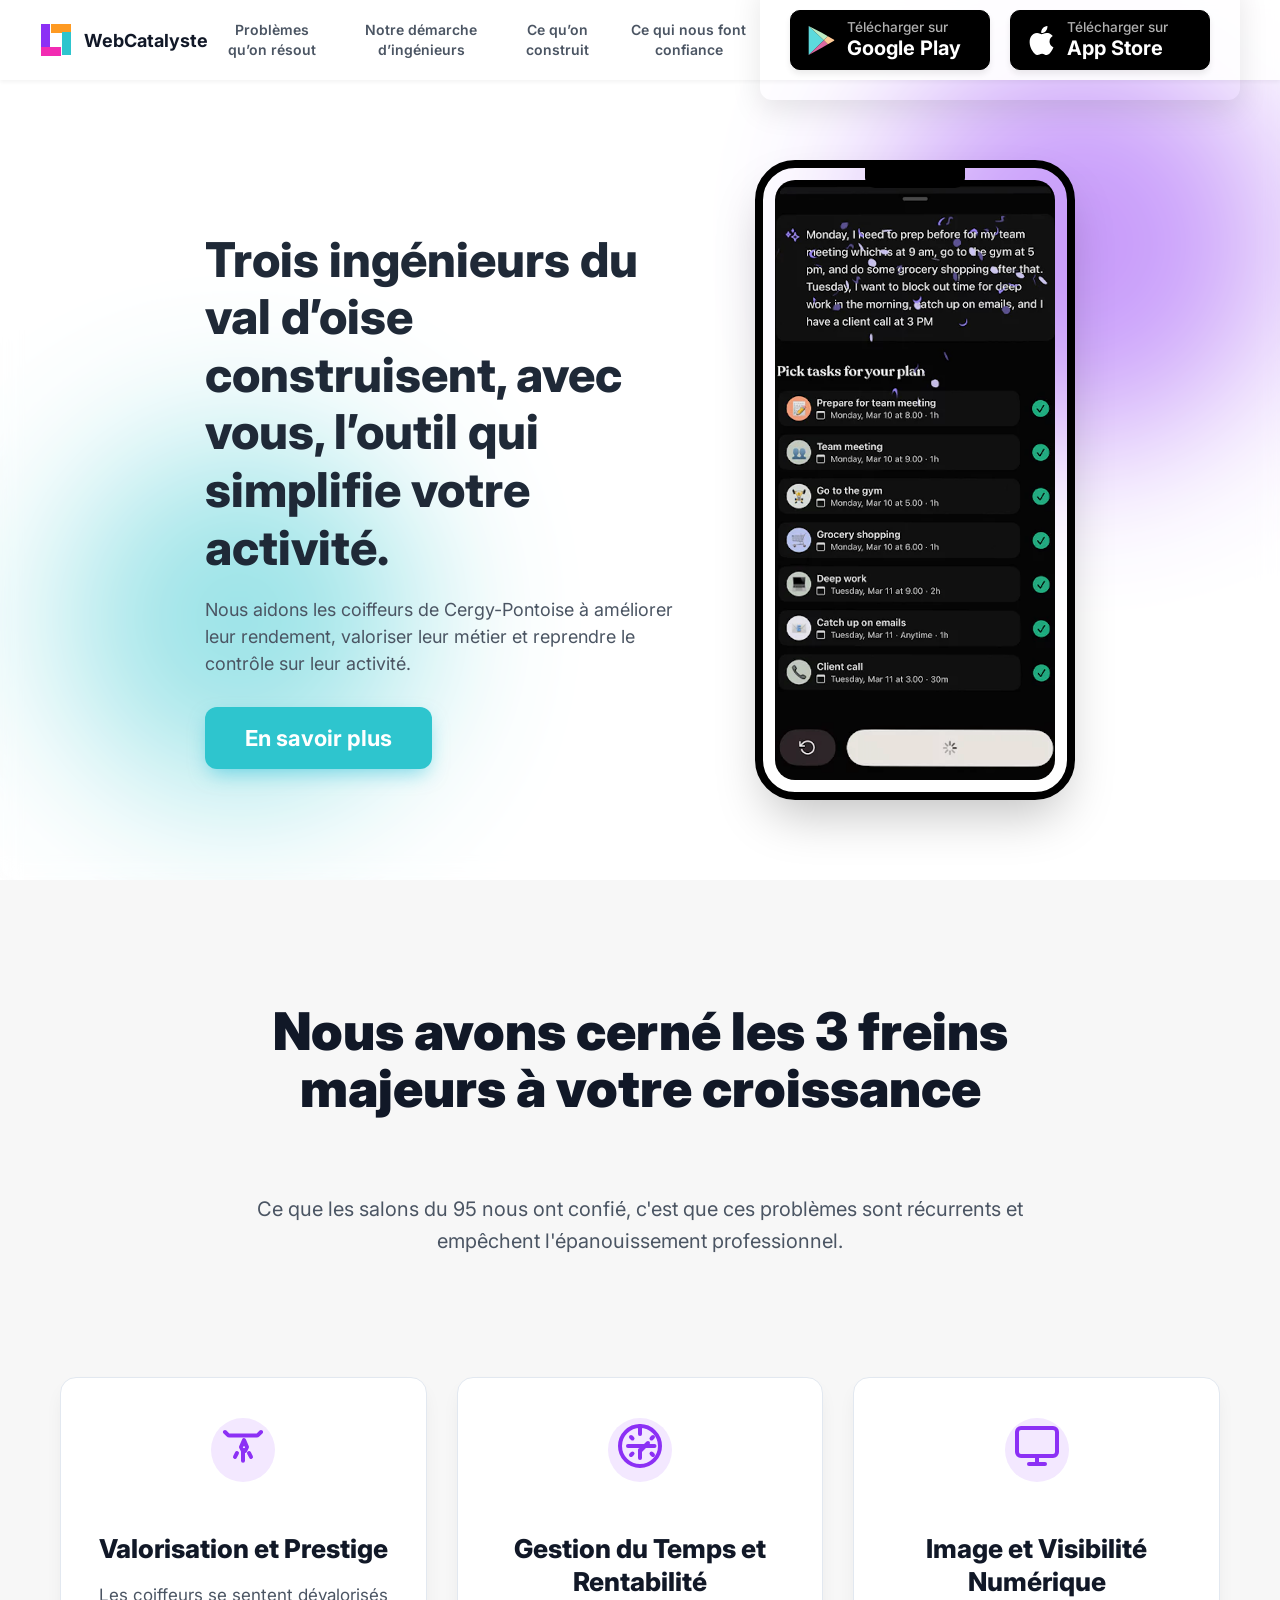
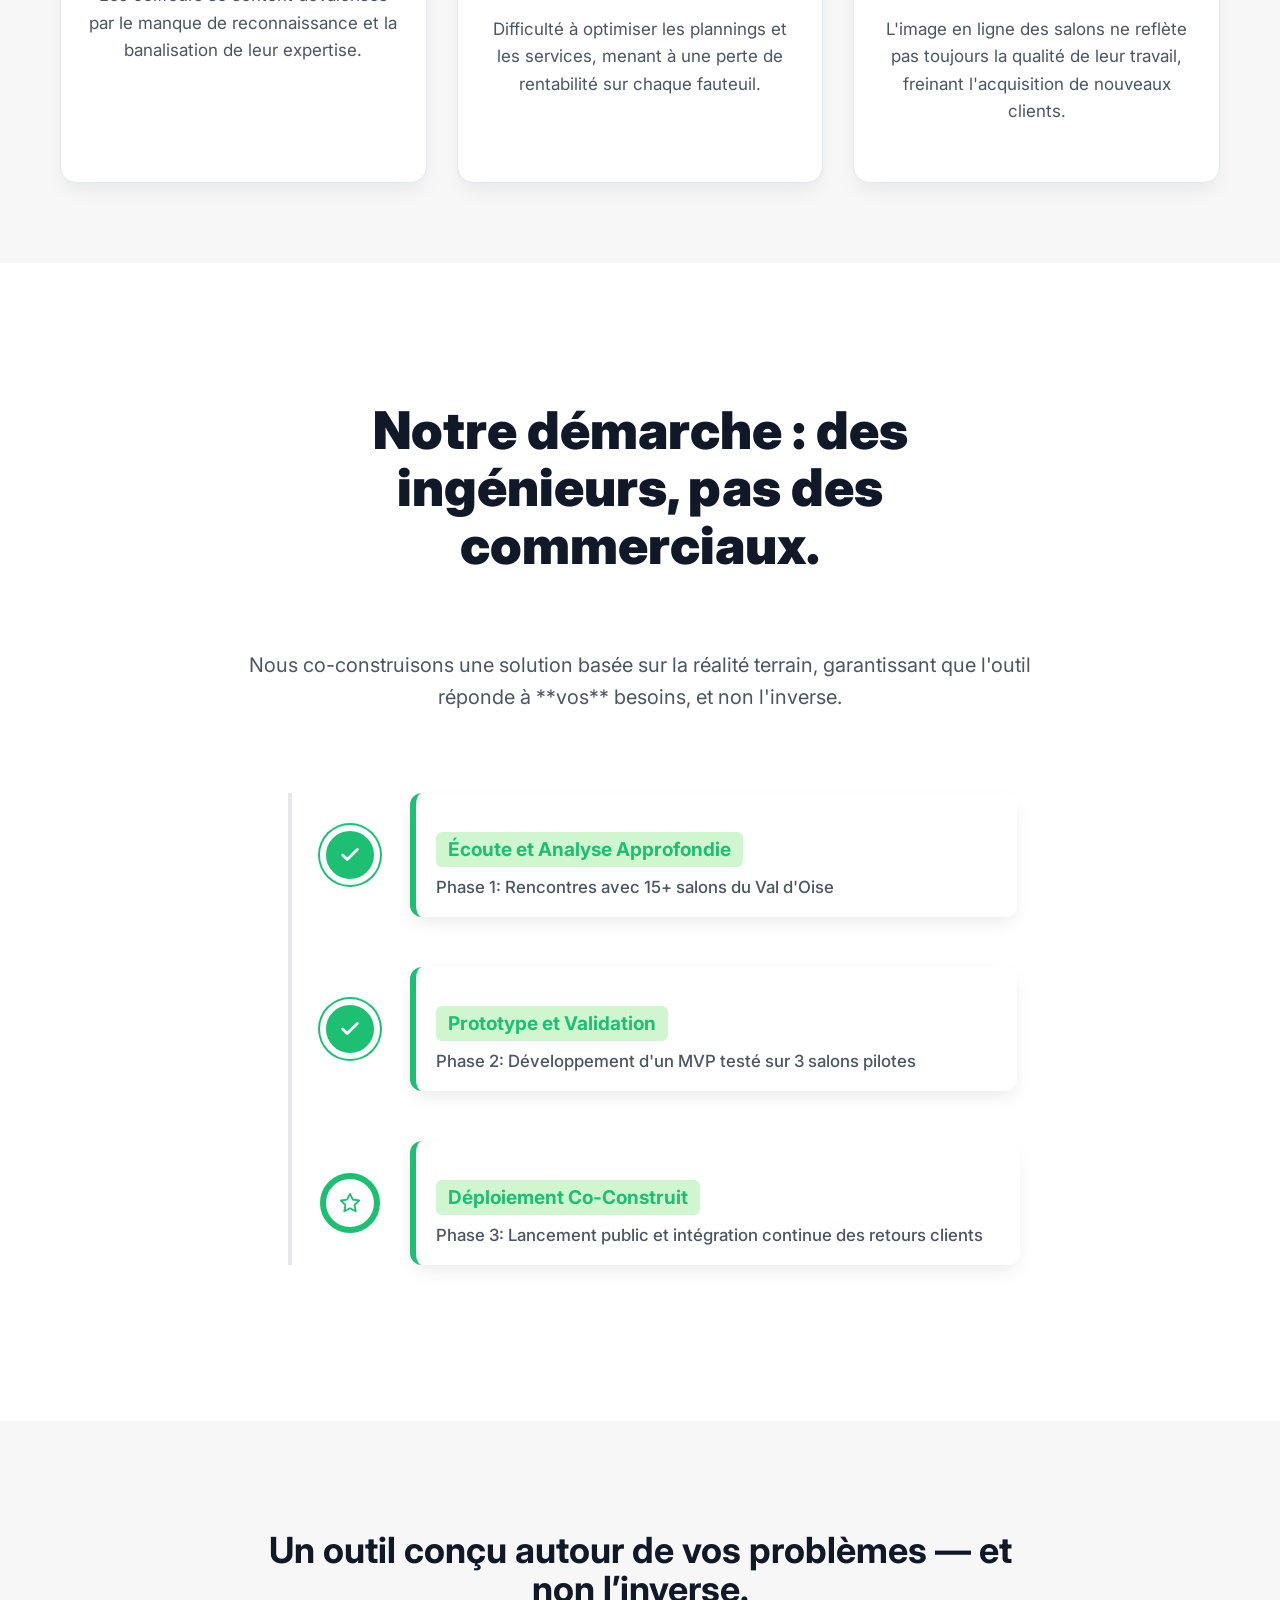
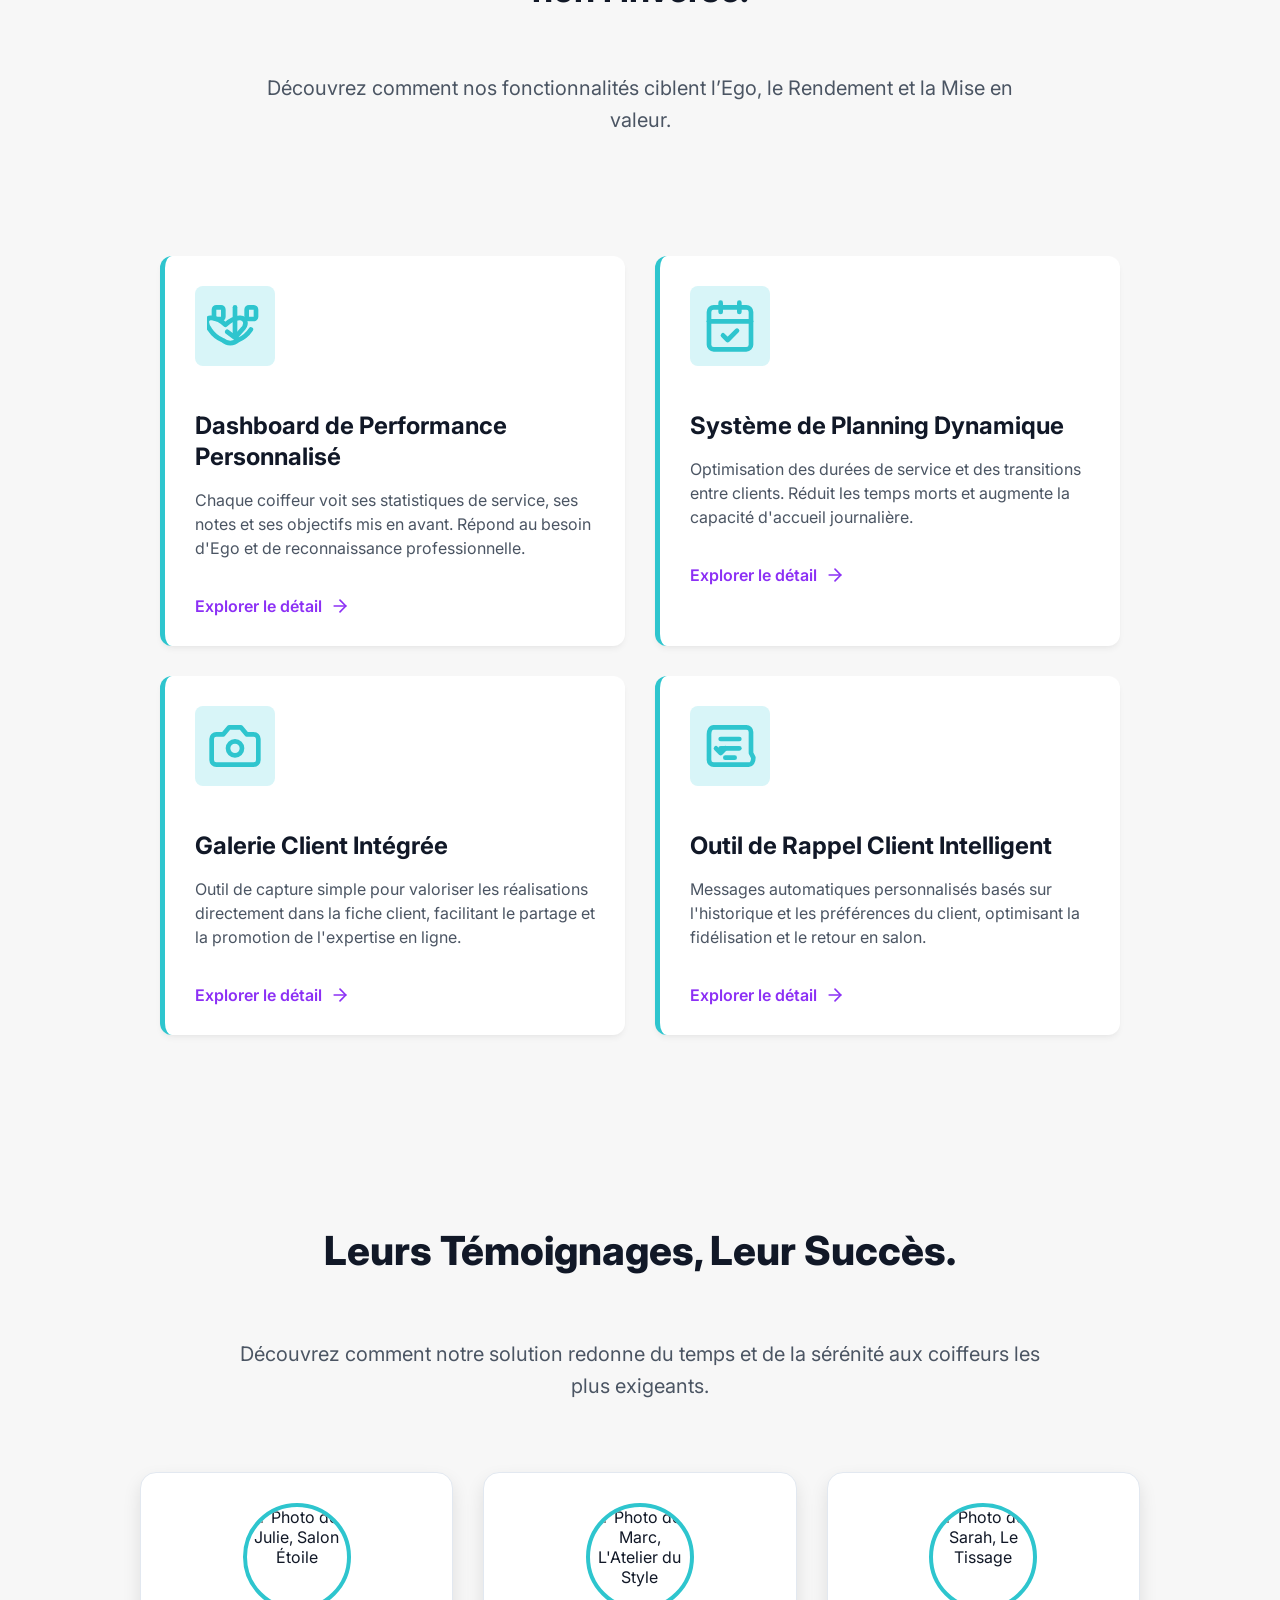
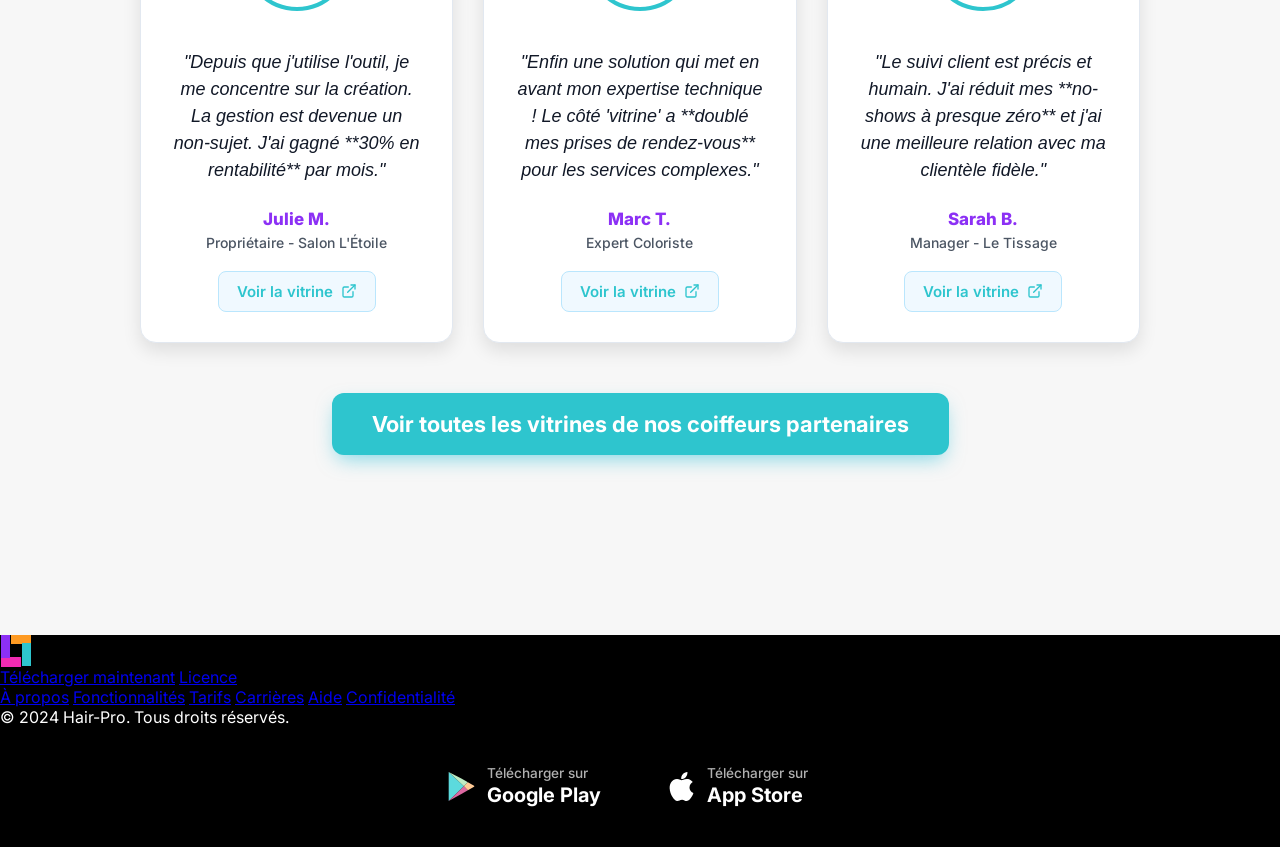
==== commit de9387ba: "site-vitrine 0.0.2" ====
--- a/index.html
+++ b/index.html
@@ -5,14 +5,14 @@
   <meta charset="UTF-8" />
   <meta name="viewport" content="width=device-width, initial-scale=1.0" />
   <title>WebCatalyste - Landing Page Responsive</title>
-  <!-- <link rel="stylesheet" href="styles.css" /> -->
+  <link rel="stylesheet" href="styles.css" />
   <link rel="stylesheet" href="nav-bar.css" />
   <!-- <link rel="stylesheet" href="main-content-hero.css" />  -->
   <!-- <link rel="stylesheet" href="background-img.css" /> -->
-  <!-- <link rel="stylesheet" href="features.css" />
-  <link rel="stylesheet" href="demarche-ingenieure.css" />
-  <link rel="stylesheet" href="outils.css" />
-  <link rel="stylesheet" href="coiffeur-qui-nous-font-confiance.css" /> -->
+  <link rel="stylesheet" href="features.css" />
+  <!-- <link rel="stylesheet" href="demarche-ingenieure.css" /> -->
+  <!-- <link rel="stylesheet" href="outils.css" /> -->
+  <!-- <link rel="stylesheet" href="coiffeur-qui-nous-font-confiance.css" /> -->
 
   <script src="https://cdnjs.cloudflare.com/ajax/libs/lodash.js/4.17.21/lodash.min.js"></script>
   <script src="https://cdn.tailwindcss.com"></script>
@@ -61,19 +61,27 @@
                 <a href="#section-confiance"><button>Ce qui nous font confiance</button></a>
               </div>
             </div>
-          </div>
-
-          <div class="btn-app store-btn">
-            <a href="https://www.kobinet.com.tr/" target="_blank" class="market-btn google-btn" role="button">
-              <span class="market-button-subtitle">Télécharger sur</span>
-              <span class="market-button-title">Google Play</span>
-            </a>
-
-            <a href="https://www.kobinet.com.tr/" target="_blank" class="market-btn apple-btn" role="button">
-              <span class="market-button-subtitle">Télécharger sur</span>
-              <span class="market-button-title">App Store</span>
-            </a>
-          </div>
+            <div class="btn-app store-btn">
+              <!-- Bouton Google Play (Thème clair standard) -->
+              <a href="https://votre-lien-google.com" target="_blank" class="market-btn google-btn" role="button">
+
+                <!-- Amélioration Marketing: CTA très clair -->
+                <span class="market-button-subtitle">Télécharger sur</span>
+                <span class="market-button-title">Google Play</span>
+              </a>
+
+              <!-- Bouton App Store (Thème sombre pour le Branding et le Contraste) -->
+              <a href="https://votre-lien-apple.com" target="_blank" class="market-btn apple-btn market-btn-dark"
+                role="button">
+
+                <!-- Amélioration Marketing: CTA très clair -->
+                <span class="market-button-subtitle">Télécharger sur</span>
+                <span class="market-button-title">App Store</span>
+              </a>
+            </div>
+          </div>
+
+
 
           <!-- Bouton Hamburger (Visible sur Mobile/Tablette) -->
           <button class="hamburger-menu" aria-label="Ouvrir le menu">
@@ -106,419 +114,449 @@
         <div class="phone-section">
           <div class="iphone-x">
             <!-- Utilisation du placeholder pour l'écran -->
-            <img class="screen" src="https://placehold.co/280x600/f8f8f8/111827?text=Application+Screen"
-              alt="Screen App Demo"
+            <img class="screen" src="/Capture_decran_2025-11-29_a_18.23.48.png" alt="Screen App Demo"
               onerror="this.onerror=null; this.src='https://placehold.co/280x600/f8f8f8/111827?text=Application+Screen';" />
+
+
             <!-- Le frame est stylisé en CSS, l'image d'origine est masquée -->
           </div>
         </div>
       </div>
     </section>
 
-    <section class="features-summary-section" id="section-problemes">
+    <section class="features-summary-section section-padding" id="section-problemes">
       <div class="feature-container">
         <div class="feature-content">
           <div class="title-container">
-            <h2>Problèmes qu’on résout</h2>
-            <p>Ce que les salons du 95 nous ont confié</p>
+            <h2>Nous avons cerné les 3 freins majeurs à votre croissance</h2>
+            <p>Ce que les salons du 95 nous ont confié, c'est que ces problèmes sont récurrents et empêchent
+              l'épanouissement professionnel.</p>
           </div>
 
           <div class="problems">
-            <!-- Carte 1 -->
+            <!-- Carte 1 : Ego / Valorisation -->
             <div class="problem-card">
-              <div class="icon icon-1"></div>
+              <!-- Icône de Couronne (prestige/valorisation) -->
+              <div class="icon">
+                <svg xmlns="http://www.w3.org/2000/svg" width="48" height="48" viewBox="0 0 24 24" fill="none"
+                  stroke="currentColor" stroke-width="2" stroke-linecap="round" stroke-linejoin="round"
+                  class="lucide lucide-crown">
+                  <path d="m21 5-1.44 1.44a1 1 0 0 1-.77.29H5.21a1 1 0 0 1-.77-.29L3 5" />
+                  <path d="M12 19.4V14.5" />
+                  <path d="M15 15.5l1 1.95" />
+                  <path d="M9 15.5l-1 1.95" />
+                  <path d="M12 14.5l-1-1.95l1.5-3.5l1.5 3.5l-1 1.95Z" />
+                </svg>
+              </div>
               <div class="problem-text">
-                <h3>Ego</h3>
-                <p>Manque de valorisation et reconnaissance</p>
-              </div>
-            </div>
-
-            <!-- Carte 2 -->
+                <h3>Valorisation et Prestige</h3>
+                <p>Les coiffeurs se sentent dévalorisés par le manque de reconnaissance et la banalisation de leur
+                  expertise.</p>
+              </div>
+            </div>
+
+            <!-- Carte 2 : Rendement / Optimisation -->
             <div class="problem-card">
-              <div class="icon icon-2"></div>
+              <!-- Icône de Vitesse/Cadran (efficacité/temps) -->
+              <div class="icon">
+                <svg xmlns="http://www.w3.org/2000/svg" width="48" height="48" viewBox="0 0 24 24" fill="none"
+                  stroke="currentColor" stroke-width="2" stroke-linecap="round" stroke-linejoin="round"
+                  class="lucide lucide-gauge">
+                  <path d="m12 14.5 4-4" />
+                  <path d="M14.5 12h-4" />
+                  <path d="M12 2a10 10 0 1 0 0 20 10 10 0 0 0 0-20Z" />
+                  <path d="M12 6V2" />
+                  <path d="m18.5 7.5-.75.75" />
+                  <path d="m19.25 12h-4.25" />
+                  <path d="m18.5 16.5-.75-.75" />
+                  <path d="M12 18v-4" />
+                  <path d="m7.5 16.5.75-.75" />
+                  <path d="M6 12h4.25" />
+                  <path d="m7.5 7.5.75.75" />
+                </svg>
+              </div>
               <div class="problem-text">
-                <h3>Rendement</h3>
-                <p>Difficulté à optimiser le planning et le temps</p>
-              </div>
-            </div>
-
-            <!-- Carte 3 -->
+                <h3>Gestion du Temps et Rentabilité</h3>
+                <p>Difficulté à optimiser les plannings et les services, menant à une perte de rentabilité sur chaque
+                  fauteuil.</p>
+              </div>
+            </div>
+
+            <!-- Carte 3 : Mise en valeur / Image -->
             <div class="problem-card">
-              <div class="icon icon-3"></div>
+              <!-- Icône d'Écran/Galerie (présence en ligne/image) -->
+              <div class="icon">
+                <svg xmlns="http://www.w3.org/2000/svg" width="48" height="48" viewBox="0 0 24 24" fill="none"
+                  stroke="currentColor" stroke-width="2" stroke-linecap="round" stroke-linejoin="round"
+                  class="lucide lucide-monitor">
+                  <rect width="20" height="14" x="2" y="3" rx="2" />
+                  <line x1="12" x2="12" y1="17" y2="21" />
+                  <line x1="8" x2="16" y1="21" y2="21" />
+                </svg>
+              </div>
               <div class="problem-text">
-                <h3>Mise en valeur</h3>
-                <p>Pas toujours l’image qu’ils méritent en ligne</p>
+                <h3>Image et Visibilité Numérique</h3>
+                <p>L'image en ligne des salons ne reflète pas toujours la qualité de leur travail, freinant
+                  l'acquisition de nouveaux clients.</p>
               </div>
             </div>
           </div>
         </div>
       </div>
     </section>
-
-    <section class="value-proposition-section" id="section-demarche">
+    <section class="value-proposition-section section-padding" id="section-demarche">
       <div class="title-container">
-        <h2>Notre démarche d’ingénieurs</h2>
-        <p>Pas une équipe commerciale. Des ingénieurs qui co-construisent.</p>
+        <h2>Notre démarche : des ingénieurs, pas des commerciaux.</h2>
+        <p>Nous co-construisons une solution basée sur la réalité terrain, garantissant que l'outil réponde à **vos**
+          besoins, et non l'inverse.</p>
       </div>
       <div class="timeline">
+        <!-- Étape 1 : Écoute et Analyse (Complète) -->
         <div class="timeline-object complete">
-          <div class="timeline-status"></div>
+          <div class="timeline-status">
+            <!-- Check mark SVG pour les étapes complètes -->
+            <svg xmlns="http://www.w3.org/2000/svg" width="24" height="24" viewBox="0 0 24 24" fill="none"
+              stroke="currentColor" stroke-width="3" stroke-linecap="round" stroke-linejoin="round"
+              class="lucide lucide-check">
+              <path d="M20 6 9 17l-5-5" />
+            </svg>
+          </div>
           <div class="timeline-content">
-            <h3>Début de la formation</h3>
-            <span>19.06.2020</span>
-          </div>
-        </div>
-
+            <h3>Écoute et Analyse Approfondie</h3>
+            <span>Phase 1: Rencontres avec 15+ salons du Val d'Oise</span>
+          </div>
+        </div>
+
+        <!-- Étape 2 : Prototype et Validation (Complète) -->
         <div class="timeline-object complete">
-          <div class="timeline-status"></div>
+          <div class="timeline-status">
+            <svg xmlns="http://www.w3.org/2000/svg" width="24" height="24" viewBox="0 0 24 24" fill="none"
+              stroke="currentColor" stroke-width="3" stroke-linecap="round" stroke-linejoin="round"
+              class="lucide lucide-check">
+              <path d="M20 6 9 17l-5-5" />
+            </svg>
+          </div>
           <div class="timeline-content">
-            <h3>Projet final</h3>
-            <span>05.07.2020</span>
-          </div>
-        </div>
-
+            <h3>Prototype et Validation</h3>
+            <span>Phase 2: Développement d'un MVP testé sur 3 salons pilotes</span>
+          </div>
+        </div>
+
+        <!-- Étape 3 : Déploiement Co-Construit (En cours/Prochaine étape) -->
         <div class="timeline-object">
-          <div class="timeline-status"></div>
+          <div class="timeline-status">
+            <!-- Icône d'Étoile pour la phase à venir -->
+            <svg xmlns="http://www.w3.org/2000/svg" width="24" height="24" viewBox="0 0 24 24" fill="none"
+              stroke="currentColor" stroke-width="2" stroke-linecap="round" stroke-linejoin="round"
+              class="lucide lucide-star">
+              <polygon
+                points="12 2 15.09 8.26 22 9.27 17 14.14 18.18 21.02 12 17.77 5.82 21.02 7 14.14 2 9.27 8.91 8.26 12 2" />
+            </svg>
+          </div>
           <div class="timeline-content">
-            <h3>Remise de diplômes</h3>
-            <span>17.09.2020</span>
+            <h3>Déploiement Co-Construit</h3>
+            <span>Phase 3: Lancement public et intégration continue des retours clients</span>
           </div>
         </div>
       </div>
     </section>
-    <section class="outils-section" id="section-construction">
-      <div class="outils-content">
-        <!-- TITRE -->
-        <div class="title-container">
-          <h2>Un outil conçu autour de vos problèmes — et non l’inverse.</h2>
-          <p>Ce que les salons du 95 nous ont confié</p>
-        </div>
-
-        <!-- CARTES -->
-        <div class="cards-container">
-          <!-- Carte 1 -->
-          <div class="card">
-            <div class="icon icon-1"></div>
-            <div class="card-text">
-              <h3>Résolution de souffrances identifiées</h3>
-              <p>
-                Lorem ipsum dolor amet, consectetur adipiscing elit. Mattis et
-                sed nam sem tellus erat.
-              </p>
-            </div>
-            <div class="card-link">
-              <span>Explore</span>
-              <div class="arrow-right">
-                <div></div>
-                <div></div>
-              </div>
-            </div>
-          </div>
-
-          <!-- Carte 2 -->
-          <div class="card">
-            <div class="icon icon-2"></div>
-            <div class="card-text">
-              <h3>Tests rapides avec les activité</h3>
-              <p>
-                Lorem ipsum dolor amet, consectetur adipiscing elit. Mattis et
-                sed nam sem tellus erat.
-              </p>
-            </div>
-            <div class="card-link">
-              <span>Explore</span>
-              <div class="arrow-right">
-                <div></div>
-                <div></div>
-              </div>
-            </div>
-          </div>
-
-          <!-- Carte 3 -->
-          <div class="card card3">
-            <div class="icon icon-3"></div>
-            <div class="card-text">
-              <h3>Compréhension du métier</h3>
-              <p>
-                Lorem ipsum dolor amet, consectetur adipiscing elit. Mattis et
-                sed nam sem tellus erat.
-              </p>
-            </div>
-            <div class="card-link">
-              <span>Explore</span>
-              <div class="arrow-right">
-                <div></div>
-                <div></div>
-              </div>
-            </div>
+    <section class="outils-section section-padding" id="section-construction">
+      <div class="feature-container">
+        <div class="feature-content">
+          <!-- TITRE -->
+          <div class="title-container">
+            <h2>Un outil conçu autour de vos problèmes — et non l’inverse.</h2>
+            <!-- Le sous-titre doit être différent ou plus pertinent -->
+            <p>Découvrez comment nos fonctionnalités ciblent l’Ego, le Rendement et la Mise en valeur.</p>
+          </div>
+
+          <!-- CARTES (Utilisation de la grille pour une structure 2 colonnes responsive) -->
+          <div class="cards-container">
+            <!-- Carte 1 : Cible l'Ego/Valorisation -->
+            <div class="tool-card" style="opacity: 0; margin-top: 20px;">
+              <div class="tool-icon">
+                <!-- Icône de Trophée ou Récompense -->
+                <svg xmlns="http://www.w3.org/2000/svg" width="24" height="24" viewBox="0 0 24 24" fill="none"
+                  stroke="currentColor" stroke-width="2" stroke-linecap="round" stroke-linejoin="round"
+                  class="lucide lucide-trophy">
+                  <path d="M6 9H4a1 1 0 0 1-1-1V5a1 1 0 0 1 1-1h2a1 1 0 0 1 1 1v3a1 1 0 0 1-1 1Z" />
+                  <path d="M18 9h2a1 1 0 0 0 1-1V5a1 1 0 0 0-1-1h-2a1 1 0 0 0-1 1v3a1 1 0 0 0 1 1Z" />
+                  <path d="M12 15V4" />
+                  <path
+                    d="M18.8 13.48c-1.33 2-3.23 3.65-5.45 4.54a5 5 0 0 1-6.7 0c-2.22-.89-4.12-2.54-5.45-4.54C-.3 11.44-.9 8.65 1.5 8.5c2.4-.15 4.8 1.45 6.4 2.95 1.6-1.5 4-3.1 6.4-2.95 2.4.15 3 2.94.8 4.98L12 17l-3.3-2.52" />
+                </svg>
+              </div>
+              <div class="card-text">
+                <h3>Dashboard de Performance Personnalisé</h3>
+                <p>
+                  Chaque coiffeur voit ses statistiques de service, ses notes et ses objectifs mis en avant. Répond au
+                  besoin d'Ego et de reconnaissance professionnelle.
+                </p>
+              </div>
+              <div class="card-link">
+                <span>Explorer le détail</span>
+                <svg xmlns="http://www.w3.org/2000/svg" width="24" height="24" viewBox="0 0 24 24" fill="none"
+                  stroke="currentColor" stroke-width="2" stroke-linecap="round" stroke-linejoin="round"
+                  class="lucide lucide-arrow-right">
+                  <path d="M5 12h14" />
+                  <path d="m12 5 7 7-7 7" />
+                </svg>
+              </div>
+            </div>
+
+            <!-- Carte 2 : Cible le Rendement/Optimisation -->
+            <div class="tool-card" style="opacity: 0; margin-top: 20px;">
+              <div class="tool-icon">
+                <!-- Icône de Calendrier/Planification -->
+                <svg xmlns="http://www.w3.org/2000/svg" width="24" height="24" viewBox="0 0 24 24" fill="none"
+                  stroke="currentColor" stroke-width="2" stroke-linecap="round" stroke-linejoin="round"
+                  class="lucide lucide-calendar-check">
+                  <rect width="18" height="18" x="3" y="4" rx="2" ry="2" />
+                  <line x1="16" x2="16" y1="2" y2="6" />
+                  <line x1="8" x2="8" y1="2" y2="6" />
+                  <line x1="3" x2="21" y1="10" y2="10" />
+                  <path d="m9 16 2 2 4-4" />
+                </svg>
+              </div>
+              <div class="card-text">
+                <h3>Système de Planning Dynamique</h3>
+                <p>
+                  Optimisation des durées de service et des transitions entre clients. Réduit les temps morts et
+                  augmente la capacité d'accueil journalière.
+                </p>
+              </div>
+              <div class="card-link">
+                <span>Explorer le détail</span>
+                <svg xmlns="http://www.w3.org/2000/svg" width="24" height="24" viewBox="0 0 24 24" fill="none"
+                  stroke="currentColor" stroke-width="2" stroke-linecap="round" stroke-linejoin="round"
+                  class="lucide lucide-arrow-right">
+                  <path d="M5 12h14" />
+                  <path d="m12 5 7 7-7 7" />
+                </svg>
+              </div>
+            </div>
+
+            <!-- Carte 3 : Cible la Mise en Valeur/Image -->
+            <div class="tool-card" style="opacity: 0; margin-top: 20px;">
+              <div class="tool-icon">
+                <!-- Icône de Photos/Galerie -->
+                <svg xmlns="http://www.w3.org/2000/svg" width="24" height="24" viewBox="0 0 24 24" fill="none"
+                  stroke="currentColor" stroke-width="2" stroke-linecap="round" stroke-linejoin="round"
+                  class="lucide lucide-camera">
+                  <path
+                    d="M14.5 4h-5L7 7H4a2 2 0 0 0-2 2v9a2 2 0 0 0 2 2h16a2 2 0 0 0 2-2V9a2 2 0 0 0-2-2h-3l-2.5-3Z" />
+                  <circle cx="12" cy="13" r="3" />
+                </svg>
+              </div>
+              <div class="card-text">
+                <h3>Galerie Client Intégrée</h3>
+                <p>
+                  Outil de capture simple pour valoriser les réalisations directement dans la fiche client, facilitant
+                  le partage et la promotion de l'expertise en ligne.
+                </p>
+              </div>
+              <div class="card-link">
+                <span>Explorer le détail</span>
+                <svg xmlns="http://www.w3.org/2000/svg" width="24" height="24" viewBox="0 0 24 24" fill="none"
+                  stroke="currentColor" stroke-width="2" stroke-linecap="round" stroke-linejoin="round"
+                  class="lucide lucide-arrow-right">
+                  <path d="M5 12h14" />
+                  <path d="m12 5 7 7-7 7" />
+                </svg>
+              </div>
+            </div>
+
+            <!-- Carte 4 (Optionnelle) : Cible la communication/fidélisation (pour remplir la grille) -->
+            <div class="tool-card" style="opacity: 0; margin-top: 20px;">
+              <div class="tool-icon">
+                <!-- Icône de Chat/Message -->
+                <svg xmlns="http://www.w3.org/2000/svg" width="24" height="24" viewBox="0 0 24 24" fill="none"
+                  stroke="currentColor" stroke-width="2" stroke-linecap="round" stroke-linejoin="round"
+                  class="lucide lucide-messages-square">
+                  <path d="M14 17h-4" />
+                  <path d="M16 13h-8" />
+                  <path d="M16 9h-8" />
+                  <path d="m10 13-2 2-2-2" />
+                  <path d="M22 17c0 1.7-.8 3-2 3H5a2 2 0 0 1-2-2V7c0-1.7.8-3 2-3h14a2 2 0 0 1 2 2v9Z" />
+                </svg>
+              </div>
+              <div class="card-text">
+                <h3>Outil de Rappel Client Intelligent</h3>
+                <p>
+                  Messages automatiques personnalisés basés sur l'historique et les préférences du client, optimisant la
+                  fidélisation et le retour en salon.
+                </p>
+              </div>
+              <div class="card-link">
+                <span>Explorer le détail</span>
+                <svg xmlns="http://www.w3.org/2000/svg" width="24" height="24" viewBox="0 0 24 24" fill="none"
+                  stroke="currentColor" stroke-width="2" stroke-linecap="round" stroke-linejoin="round"
+                  class="lucide lucide-arrow-right">
+                  <path d="M5 12h14" />
+                  <path d="m12 5 7 7-7 7" />
+                </svg>
+              </div>
+            </div>
+
           </div>
         </div>
       </div>
     </section>
-
-    <section class="les-coiffeur-section" id="section-confiance">
+    <section class="les-coiffeur-section section-padding" id="section-confiance">
       <div class="title-container">
-        <h2>Un outil conçu autour de vos problèmes — et non l’inverse.</h2>
-        <p>Ce que les salons du 95 nous ont confié</p>
-      </div>
-      <!-- 
-        <div class="flipgrid-selector">
-          <button id="flipgrid-btnS">Small</button>
-          <button id="flipgrid-btnL" disabled>Large</button>
-        </div> -->
+        <h2>Leurs Témoignages, Leur Succès.</h2>
+        <p>Découvrez comment notre solution redonne du temps et de la sérénité aux coiffeurs les plus exigeants.</p>
+      </div>
 
       <div class="flipgrid-wrapper">
         <div class="flipgrid-gallery-container">
-          <div class="flipgrid-gallery-item">
-            <div class="flipgrid-image-container">
-              <img src="https://assets.codepen.io/16327/portrait-image-1.jpg" alt="" />
-            </div>
-          </div>
-
-          <!-- copie toutes les autres images en gardant les mêmes classes -->
-          <div class="flipgrid-gallery-item">
-            <div class="flipgrid-image-container">
-              <img src="https://assets.codepen.io/16327/portrait-image-2.jpg" alt="" />
-            </div>
-          </div>
-
-          <!-- ... etc ... -->
-          <div class="flipgrid-gallery-item">
-            <div class="flipgrid-image-container">
-              <img src="https://assets.codepen.io/16327/portrait-image-2.jpg" alt="" />
-            </div>
-          </div>
-          <div class="flipgrid-gallery-item">
-            <div class="flipgrid-image-container">
-              <img src="https://assets.codepen.io/16327/portrait-image-2.jpg" alt="" />
-            </div>
-          </div>
-          <div class="flipgrid-gallery-item">
-            <div class="flipgrid-image-container">
-              <img src="https://assets.codepen.io/16327/portrait-image-2.jpg" alt="" />
-            </div>
-          </div>
-          <div class="flipgrid-gallery-item">
-            <div class="flipgrid-image-container">
-              <img src="https://assets.codepen.io/16327/portrait-image-2.jpg" alt="" />
-            </div>
-          </div>
-          <div class="flipgrid-gallery-item">
-            <div class="flipgrid-image-container">
-              <img src="https://assets.codepen.io/16327/portrait-image-2.jpg" alt="" />
-            </div>
-          </div>
+
+          <!-- CARTE TÉMOIGNAGE 1 : Rentabilité / Gestion -->
+          <div class="testimonial-card">
+            <div class="coiffeur-photo">
+              <!-- Placeholder d'image de coiffeur -->
+              <img src="https://placehold.co/100x100/7c3aed/ffffff?text=JM" alt="Photo de Julie, Salon Étoile" />
+            </div>
+            <p class="quote">"Depuis que j'utilise l'outil, je me concentre sur la création. La gestion est devenue un
+              non-sujet. J'ai gagné **30% en rentabilité** par mois."</p>
+            <span class="name">Julie M.</span>
+            <span class="title">Propriétaire - Salon L'Étoile</span>
+            <!-- CTA DANS LA CARTE -->
+            <a href="#" class="card-cta-button">
+              Voir la vitrine
+              <svg xmlns="http://www.w3.org/2000/svg" width="24" height="24" viewBox="0 0 24 24" fill="none"
+                stroke="currentColor" stroke-width="2" stroke-linecap="round" stroke-linejoin="round"
+                class="lucide lucide-external-link">
+                <path d="M15 3h6v6" />
+                <path d="M10 14 21 3" />
+                <path d="M18 13v6a2 2 0 0 1-2 2H5a2 2 0 0 1-2-2V8a2 2 0 0 1 2-2h6" />
+              </svg>
+            </a>
+          </div>
+
+          <!-- CARTE TÉMOIGNAGE 2 : Image / Expertise -->
+          <div class="testimonial-card">
+            <div class="coiffeur-photo">
+              <!-- Placeholder d'image de coiffeur -->
+              <img src="https://placehold.co/100x100/06b6d4/ffffff?text=MT" alt="Photo de Marc, L'Atelier du Style" />
+            </div>
+            <p class="quote">"Enfin une solution qui met en avant mon expertise technique ! Le côté 'vitrine' a **doublé
+              mes prises de rendez-vous** pour les services complexes."</p>
+            <span class="name">Marc T.</span>
+            <span class="title">Expert Coloriste</span>
+            <!-- CTA DANS LA CARTE -->
+            <a href="#" class="card-cta-button">
+              Voir la vitrine
+              <svg xmlns="http://www.w3.org/2000/svg" width="24" height="24" viewBox="0 0 24 24" fill="none"
+                stroke="currentColor" stroke-width="2" stroke-linecap="round" stroke-linejoin="round"
+                class="lucide lucide-external-link">
+                <path d="M15 3h6v6" />
+                <path d="M10 14 21 3" />
+                <path d="M18 13v6a2 2 0 0 1-2 2H5a2 2 0 0 1-2-2V8a2 2 0 0 1 2-2h6" />
+              </svg>
+            </a>
+          </div>
+
+          <!-- CARTE TÉMOIGNAGE 3 : Fidélisation / No-Show -->
+          <div class="testimonial-card">
+            <div class="coiffeur-photo">
+              <!-- Placeholder d'image de coiffeur -->
+              <img src="https://placehold.co/100x100/7c3aed/ffffff?text=SB" alt="Photo de Sarah, Le Tissage" />
+            </div>
+            <p class="quote">"Le suivi client est précis et humain. J'ai réduit mes **no-shows à presque zéro** et j'ai
+              une meilleure relation avec ma clientèle fidèle."</p>
+            <span class="name">Sarah B.</span>
+            <span class="title">Manager - Le Tissage</span>
+            <!-- CTA DANS LA CARTE -->
+            <a href="#" class="card-cta-button">
+              Voir la vitrine
+              <svg xmlns="http://www.w3.org/2000/svg" width="24" height="24" viewBox="0 0 24 24" fill="none"
+                stroke="currentColor" stroke-width="2" stroke-linecap="round" stroke-linejoin="round"
+                class="lucide lucide-external-link">
+                <path d="M15 3h6v6" />
+                <path d="M10 14 21 3" />
+                <path d="M18 13v6a2 2 0 0 1-2 2H5a2 2 0 0 1-2-2V8a2 2 0 0 1 2-2h6" />
+              </svg>
+            </a>
+          </div>
+        </div>
+
+        <!-- CONTENEUR DU CTA GÉNÉRAL (Call-to-Action) -->
+        <div class="cta-container">
+          <a href="#" class="cta-button">
+            Voir toutes les vitrines de nos coiffeurs partenaires
+          </a>
         </div>
       </div>
     </section>
   </main>
 
   <footer class="main-footer">
-    <div data-breakpoint="Desktop" style="
-          width: 100%;
-          padding-left: 112px;
-          padding-right: 112px;
-          padding-top: 64px;
-          padding-bottom: 64px;
-          background: black;
-          justify-content: space-between;
-          align-items: flex-start;
-          display: inline-flex;
-        ">
-      <div style="
-            overflow: hidden;
-            flex-direction: column;
-            justify-content: flex-start;
-            align-items: flex-start;
-            gap: 24px;
-            display: inline-flex;
-          ">
-        <div data-color="Default" style="width: 32px; height: 32px; position: relative">
-          <div style="
-                width: 32px;
-                height: 32px;
-                left: 0px;
-                top: 0px;
-                position: absolute;
-                overflow: hidden;
-              ">
-            <div style="
-                  width: 20.16px;
-                  height: 9.32px;
-                  left: 0.66px;
-                  top: 22.69px;
-                  position: absolute;
-                  background: #f22bb2;
-                "></div>
-            <div style="
-                  width: 9.32px;
-                  height: 23.01px;
-                  left: 1.14px;
-                  top: 0px;
-                  position: absolute;
-                  background: #8c30f5;
-                "></div>
-            <div style="
-                  width: 20.16px;
-                  height: 9.32px;
-                  left: 11.18px;
-                  top: 0px;
-                  position: absolute;
-                  background: #fe9a22;
-                "></div>
-            <div style="
-                  width: 9.32px;
-                  height: 23.01px;
-                  left: 22.03px;
-                  top: 8.44px;
-                  position: absolute;
-                  background: #2ec5ce;
-                "></div>
-          </div>
-        </div>
-        <div style="
-              overflow: hidden;
-              flex-direction: column;
-              justify-content: flex-start;
-              align-items: flex-start;
-              gap: 12px;
-              display: flex;
-            ">
-          <div style="
-                overflow: hidden;
-                justify-content: flex-start;
-                align-items: center;
-                gap: 24px;
-                display: inline-flex;
-              ">
-            <div style="
-                  color: white;
-                  font-size: 16px;
-                  font-family: Inter;
-                  font-weight: 400;
-                  line-height: 24px;
-                  word-wrap: break-word;
-                ">
-              Download Now
-            </div>
-            <div style="
-                  color: white;
-                  font-size: 16px;
-                  font-family: Inter;
-                  font-weight: 400;
-                  line-height: 24px;
-                  word-wrap: break-word;
-                ">
-              License
-            </div>
-          </div>
-          <div style="
-                overflow: hidden;
-                justify-content: flex-start;
-                align-items: center;
-                gap: 24px;
-                display: inline-flex;
-              ">
-            <div style="
-                  color: white;
-                  font-size: 16px;
-                  font-family: Inter;
-                  font-weight: 400;
-                  line-height: 24px;
-                  word-wrap: break-word;
-                ">
-              About
-            </div>
-            <div style="
-                  color: white;
-                  font-size: 16px;
-                  font-family: Inter;
-                  font-weight: 400;
-                  line-height: 24px;
-                  word-wrap: break-word;
-                ">
-              Features
-            </div>
-            <div style="
-                  color: white;
-                  font-size: 16px;
-                  font-family: Inter;
-                  font-weight: 400;
-                  line-height: 24px;
-                  word-wrap: break-word;
-                ">
-              Pricing
-            </div>
-            <div style="
-                  color: white;
-                  font-size: 16px;
-                  font-family: Inter;
-                  font-weight: 400;
-                  line-height: 24px;
-                  word-wrap: break-word;
-                ">
-              Careers
-            </div>
-            <div style="
-                  color: white;
-                  font-size: 16px;
-                  font-family: Inter;
-                  font-weight: 400;
-                  line-height: 24px;
-                  word-wrap: break-word;
-                ">
-              Help
-            </div>
-            <div style="
-                  color: white;
-                  font-size: 16px;
-                  font-family: Inter;
-                  font-weight: 400;
-                  line-height: 24px;
-                  word-wrap: break-word;
-                ">
-              Privacy Policy
-            </div>
-          </div>
-        </div>
-        <div style="
-              color: #d1d5db;
-              font-size: 14px;
-              font-family: Inter;
-              font-weight: 400;
-              line-height: 20px;
-              word-wrap: break-word;
-            ">
-          © 2021 Landify UI Kit. All rights reserved
-        </div>
-      </div>
-      <div style="
-            width: 176px;
-            overflow: hidden;
-            flex-direction: column;
-            justify-content: flex-start;
-            align-items: flex-start;
-            gap: 16px;
-            display: inline-flex;
-          ">
-        <div style="
-              align-self: stretch;
-              color: #d1d5db;
-              font-size: 18px;
-              font-family: Inter;
-              font-weight: 500;
-              line-height: 28px;
-              word-wrap: break-word;
-            ">
-          Get the App
-        </div>
-        <a href="https://www.kobinet.com.tr/" target="_blank" class="market-btn google-btn" role="button">
-          <span class="market-button-subtitle">Download on the</span>
+    <!-- Conteneur principal du footer (Desktop/Mobile responsive) -->
+    <div class="max-w-7xl mx-auto py-16 px-4 md:px-8 lg:px-5 flex flex-col md:flex-row justify-between items-start">
+
+      <!-- Colonne de gauche: Logo, Liens et Copyright -->
+      <div class="flex flex-col gap-6 md:gap-8 footer-links-container">
+
+        <!-- Logo (reconstruit en SVG/Div pour la légèreté) -->
+        <div class="w-8 h-8 relative">
+          <!-- J'utilise un logo générique SVG pour la compatibilité avec Tailwind -->
+          <div class="logo-icon">
+            <!-- Logo Colors -->
+            <div class="logo-color color1"></div>
+            <div class="logo-color color2"></div>
+            <div class="logo-color color3"></div>
+            <div class="logo-color color4"></div>
+          </div>
+        </div>
+
+        <!-- Bloc de liens -->
+        <div class="flex flex-col gap-3">
+          <!-- Ligne 1 des liens -->
+          <div class="flex flex-wrap justify-center md:justify-start gap-4 md:gap-6 lg:gap-8 footer-link-group-1">
+            <a href="#" class="text-white text-base font-normal leading-6 hover:text-indigo-400 transition">Télécharger
+              maintenant</a>
+            <a href="#" class="text-white text-base font-normal leading-6 hover:text-indigo-400 transition">Licence</a>
+          </div>
+          <!-- Ligne 2 des liens -->
+          <div class="flex flex-wrap justify-center md:justify-start gap-4 md:gap-6 lg:gap-8 footer-link-group-2">
+            <a href="#section-apropos"
+              class="text-white text-base font-normal leading-6 hover:text-indigo-400 transition">À propos</a>
+            <a href="#section-fonctionnalites"
+              class="text-white text-base font-normal leading-6 hover:text-indigo-400 transition">Fonctionnalités</a>
+            <a href="#section-tarifs"
+              class="text-white text-base font-normal leading-6 hover:text-indigo-400 transition">Tarifs</a>
+            <a href="#section-carrieres"
+              class="text-white text-base font-normal leading-6 hover:text-indigo-400 transition">Carrières</a>
+            <a href="#section-aide"
+              class="text-white text-base font-normal leading-6 hover:text-indigo-400 transition">Aide</a>
+            <a href="#section-confidentialite"
+              class="text-white text-base font-normal leading-6 hover:text-indigo-400 transition">Confidentialité</a>
+          </div>
+        </div>
+
+        <!-- Copyright -->
+        <div class="text-gray-400 text-sm font-normal leading-5 mt-4">
+          © 2024 Hair-Pro. Tous droits réservés.
+        </div>
+      </div>
+
+      <!-- Colonne de droite: Boutons d'application -->
+      <div class="btn-app store-btn">
+        <!-- Bouton Google Play (Thème clair standard) -->
+        <a href="https://votre-lien-google.com" target="_blank" class="market-btn google-btn" role="button">
+
+          <!-- Amélioration Marketing: CTA très clair -->
+          <span class="market-button-subtitle">Télécharger sur</span>
           <span class="market-button-title">Google Play</span>
         </a>
-        <!-- Google Play Button -->
-        <a href="https://www.kobinet.com.tr/" target="_blank" class="market-btn apple-btn" role="button">
-          <span class="market-button-subtitle">Download on the</span>
+
+        <!-- Bouton App Store (Thème sombre pour le Branding et le Contraste) -->
+        <a href="https://votre-lien-apple.com" target="_blank" class="market-btn apple-btn market-btn-dark"
+          role="button">
+
+          <!-- Amélioration Marketing: CTA très clair -->
+          <span class="market-button-subtitle">Télécharger sur</span>
           <span class="market-button-title">App Store</span>
         </a>
       </div>
--- a/styles.css
+++ b/styles.css
@@ -1,66 +1,127 @@
-.market-btn {
-    display: inline-block;
-    padding: 0.3125rem 0.875rem;
-    padding-left: 2.8125rem;
-    -webkit-transition: border-color 0.25s ease-in-out, background-color 0.25s ease-in-out;
-    transition: border-color 0.25s ease-in-out, background-color 0.25s ease-in-out;
-    border: 1px solid #e7e7e7;
-    background-position: center left 0.75rem;
-    background-color: #fff;
-    background-size: 1.5rem 1.5rem;
-    background-repeat: no-repeat;
-    text-decoration: none;
+
+        html {
+    scroll-behavior: smooth;
 }
-.market-btn .market-button-title {
-    display: block;
-    color: #222;
-    font-size: 1.125rem;
-}
-.market-btn .market-button-subtitle {
-    display: block;
-    margin-bottom: -0.25rem;
-    color: #888;
-    font-size: 0.75rem;
-}
-.market-btn:hover {
-    background-color: #f7f7f7;
-    text-decoration: none;
-}
-.apple-btn {
-    background-image: url([data-uri]);
-}
-.google-btn {
-    background-image: url([data-uri]);
-}
-.windows-btn {
-    background-image: url([data-uri]);
-}
-.amazon-btn {
-    background-image: url([data-uri]);
-}
-.market-btn-light {
-    border-color: rgba(255, 255, 255, 0.14);
-    background-color: rgba(0, 0, 0, 0);
-}
-.market-btn-light .market-button-title {
-    color: #fff;
-}
-.market-btn-light .market-button-subtitle {
-    color: rgba(255, 255, 255, 0.6);
-}
-.market-btn-light:hover {
-    background-color: rgba(255, 255, 255, 0.06);
-}
-.market-btn-light.apple-btn {
-    background-image: url([data-uri]);
-}
-.market-btn-light.amazon-btn {
-    background-image: url([data-uri]);
+        /* Conteneur principal des boutons (Amélioration UI/UX: Espacement clair) */
+        .btn-app.store-btn {
+            display: flex; 
+            gap: 20px; /* Augmentation de l'espace pour la distinction */
+            align-items: center;
+            justify-content: center;
+            padding: 30px;
+         
+            border-radius: 12px;
+            box-shadow: 0 10px 30px rgba(0, 0, 0, 0.1);
+        }
+
+        /* Style de base des boutons (Amélioration UI/UX: Cible tactile, coins arrondis) */
+        .market-btn {
+            display: inline-flex; 
+            flex-direction: column; 
+            align-items: flex-start; /* Alignement du texte à gauche */
+            padding: 0.6rem 1.2rem;
+            padding-left: 3.5rem; /* Espace pour l'icône */
+            min-width: 200px; /* Taille minimale pour une meilleure cible tactile */
+            height: 60px;
+            box-sizing: border-box;
+            border-radius: 10px; 
+            transition: background-color 0.25s ease-in-out, box-shadow 0.2s, transform 0.1s;
+            border: 1px solid #ddd;
+            background-position: center left 1rem;
+            background-size: 1.8rem 1.8rem; /* Icône légèrement plus grande */
+            background-repeat: no-repeat;
+            text-decoration: none;
+            cursor: pointer;
+            box-shadow: 0 4px 6px rgba(0, 0, 0, 0.08); /* Ombre par défaut */
+        }
+
+        /* Effet Hover (Amélioration UX: Feedback Visuel) */
+        .market-btn:hover {
+            box-shadow: 0 8px 15px rgba(0, 0, 0, 0.15);
+            transform: translateY(-2px);
+        }
+        
+        /* Texte du titre (Amélioration UI: Lisibilité, Hiérarchie) */
+        .market-btn .market-button-title {
+            display: block;
+            font-size: 1.25rem; 
+            font-weight: 700;
+            line-height: 1.2;
+        }
+
+        /* Texte du sous-titre (Amélioration Marketing/UX: CTA clair) */
+        .market-btn .market-button-subtitle {
+            display: block;
+            /* Changement ici : Ajout d'une petite marge pour séparer du titre */
+            margin-bottom: 0.1rem; 
+            font-size: 0.85rem;
+            font-weight: 500;
+            line-height: 1;
+        }
+
+        /* --- Style Google Play (Clair) --- */
+        .google-btn {
+             background-color: #000000;
+            border-color: #000000;
+            /* Icône Google Play (colorée) */
+            background-image: url([data-uri]);
+        }
+        .google-btn .market-button-title {
+            color: #ffffff;
+        }
+        .google-btn .market-button-subtitle {
+           color: #b0b0b0; 
+        }
+        .google-btn:hover {
+            background-color: #333333; /* Effet hover conservant le contraste */
+            border-color: #333333;
+        }
+        
+        /* --- Style App Store (Sombre) (Amélioration Marketing: Branding Apple, Contraste) --- */
+        .apple-btn.market-btn-dark {
+            background-color: #000000;
+            border-color: #000000;
+            /* Icône Apple (blanche) pour le contraste */
+           background-image: url([data-uri]);
+        }
+        .apple-btn.market-btn-dark .market-button-title {
+            color: #ffffff; 
+        }
+        .apple-btn.market-btn-dark .market-button-subtitle {
+            color: #b0b0b0; 
+        }
+        .apple-btn.market-btn-dark:hover {
+            background-color: #333333; /* Effet hover conservant le contraste */
+            border-color: #333333;
+        }
+@media (max-width: 768px) {
+    .market-btn {
+    width: 100%; /* S'assure que le bouton prend toute la largeur */
+    min-width: 0; 
+    height: 50px; /* Réduit la hauteur du bouton */
+    padding: 0.5rem 1rem;
+    padding-left: 3rem; 
+    border-radius: 8px; 
+    
+    /* Réduction de la taille et ajustement de la position de l'icône */
+    background-size: 1.5rem 1.5rem; 
+    background-position: center left 0.8rem;
+    box-shadow: 0 2px 4px rgba(0, 0, 0, 0.08); /* Ombre plus subtile */
 }
 
-a{border:0;
-text-decoration: none;}
+/* 3. Réduction de la taille des polices */
 
-html {
-  scroll-behavior: smooth;
+/* Titre du bouton ("Google Play" / "App Store") */
+.market-btn .market-button-title {
+    font-size: 12px; /* Taille réduite */
+    line-height: 1.1;
+}
+
+/* Sous-titre du bouton ("Télécharger sur") */
+.market-btn .market-button-subtitle {
+    font-size: 10px; /* Taille réduite */
+}
+.no-scroll{
+overflow: hidden;
+}
 }
--- a/nav-bar.css
+++ b/nav-bar.css
@@ -69,6 +69,7 @@
 
         /* Navbar principale */
         .nav-bar {
+
             position: absolute;
             top: 0;
             left: 0;
@@ -86,9 +87,10 @@
 
         /* Menu de navigation */
         .nav-menu {
-            display: flex;
-            align-items: center;
-            gap: 32px;
+          width: 100%;
+            display: flex;
+            align-items: center;
+           justify-content: space-between;
         }
 
         /* Logo */
@@ -153,34 +155,34 @@
         }
         
         .store-btn a {
-            display: flex;
+            /* display: flex;
             flex-direction: column;
             text-decoration: none;
-            padding: 8px 12px; /* Augmenté */
+            padding: 8px 12px; 
             background-color: #111827;
-            color: #fff;
-            border-radius: 8px; /* Plus arrondis */
-            font-family: Inter, sans-serif;
+            color: #fff; */
+            /* border-radius: 8px;  */
+            /* font-family: Inter, sans-serif;
             text-align: left;
-            transition: background-color 0.2s;
+            transition: background-color 0.2s; */
         }
         .store-btn a:hover {
             background-color: #212c40;
         }
 
-        .store-btn a span.market-button-subtitle {
+        /* .store-btn a span.market-button-subtitle {
             font-weight: 500;
             font-size: 11px;
             line-height: 1;
             opacity: 0.8;
-        }
-
-        .store-btn a span.market-button-title {
+        } */
+
+        /* .store-btn a span.market-button-title {
             font-weight: 700;
             font-size: 16px;
             line-height: 1;
         }
-        
+         */
         /* Bouton Hamburger (caché par défaut sur desktop) */
         .hamburger-menu {
             display: none; 
--- a/features.css
+++ b/features.css
@@ -1,215 +1,1089 @@
-/* Container global */
+:root {
+  --color-primary: #8c30f5;
+  /* Violet foncé pour l'accentuation */
+  --color-secondary: #2ec5ce;
+  /* Bleu cyan */
+  --color-background: #f7f7f7;
+  --color-text-dark: #111827;
+  --color-text-medium: #4b5563;
+  --color-success: #1DBF73;
+  /* Vert de validation */
+  --color-success-light: #CFF6CF;
+  --color-accent-blue: #2ec5ce;
+  /* Bleu pour la nouvelle section */
+  --color-accent-blue-light: #d8f5f8;
+}
+
+body {
+  scroll-behavior: smooth;
+  font-family: 'Inter', sans-serif;
+  margin: 0;
+  padding: 0;
+  background-color: var(--color-background);
+  color: var(--color-text-dark);
+  min-height: 100vh;
+  display: flex;
+  flex-direction: column;
+  justify-content: flex-start;
+
+}
+
+/* --- STYLES GLOBALS ET TITRES DE SECTION --- */
+
+.section-padding {
+  padding: 80px 20px;
+}
+
+.features-summary-section,
+.value-proposition-section,
+.outils-section {
+  width: 100%;
+  box-sizing: border-box;
+}
+
+.features-summary-section {
+  background-color: var(--color-background);
+}
+
+.value-proposition-section {
+  background-color: #ffffff;
+}
+
+.outils-section {
+  background-color: var(--color-background);
+}
+
+/* Nouvelle section en fond gris */
+
 .feature-container {
-  width: 100%;
-  height: 480px;
-  position: relative;
+  max-width: 1200px;
+  margin: 0 auto;
+  height: auto;
 }
 
 .feature-content {
-  position: absolute;
-  top: 50%;
-  left: 50%;
-  transform: translate(-50%, -50%);
-  background: white;
   display: flex;
   flex-direction: column;
   align-items: center;
   gap: 50px;
+  width: 100%;
 }
 
 /* TITRES */
 .title-container {
-  width: 56%;
+  max-width: 700px;
+  width: 100%;
   display: flex;
   flex-direction: column;
   gap: 8px;
   text-align: center;
+  padding: 0 20px;
+  margin: 0 auto;
+  margin-bottom: 40px;
 }
 
 .title-container h2 {
   font-size: 48px;
-  font-weight: 700;
-  color: #111827;
-  line-height: 60px;
+  font-weight: 800;
+  color: var(--color-text-dark);
+  line-height: 1.2;
 }
 
 .title-container p {
   font-size: 18px;
-  color: #111827;
-  line-height: 28px;
-}
-
-/* LISTE DE PROBLÈMES */
+  color: var(--color-text-medium);
+  line-height: 1.6;
+}
+
+/* --- STYLES CARTES PROBLÈMES --- */
+
 .problems {
-  display: inline-flex;
-  align-items: center;
+  display: flex;
+  justify-content: center;
+  align-items: flex-start;
   gap: 30px;
-}
-
-/* CARTES */
+  width: 100%;
+  flex-wrap: nowrap;
+  padding: 0 20px;
+  box-sizing: border-box;
+}
+
 .problem-card {
-  width: 384px;
-  border-radius: 8px;
+  flex: 1 1 300px;
+  min-width: 250px;
+  border-radius: 12px;
   display: flex;
   flex-direction: column;
   align-items: center;
   gap: 24px;
-}
-
-/* ICONES — recréation des blocs colorés */
+  padding: 30px 20px;
+  text-align: center;
+  background-color: #fff;
+  box-shadow: 0 10px 15px -3px rgba(0, 0, 0, 0.05), 0 4px 6px -2px rgba(0, 0, 0, 0.03);
+  transition: transform 0.3s ease, box-shadow 0.3s ease, opacity 0.5s ease, margin-top 0.5s ease;
+  opacity: 0;
+  margin-top: 20px;
+}
+
+.problem-card.loaded {
+  opacity: 1;
+  margin-top: 0;
+}
+
+.problem-card:hover {
+  transform: translateY(-5px);
+  box-shadow: 0 15px 25px -5px rgba(0, 0, 0, 0.1);
+}
+
+/* ICONES (Remplacées par SVG) */
 .icon {
-  width: 32px;
-  height: 32px;
-  position: relative;
-      background: #9400d375;
-}
-
-/* Icon 1 */
-.icon-1::before,
-.icon-1::after,
-.icon-1 div {
-  content: "";
-  position: absolute;
-}
-
-.icon-1::before {
-  width: 9.33px;
-  height: 32px;
-  left: 0;
-  background: #7c3aed;
-}
-
-.icon-1::after {
-  width: 9.33px;
-  height: 32px;
-  left: 12px;
-  background: #1db5be;
-}
-
-.icon-1 div {
-  width: 8px;
-  height: 16px;
-  left: 24px;
-  top: 8px;
-  background: #c4b5fd;
-}
-
-/* Icon 2 */
-.icon-2::before,
-.icon-2::after,
-.icon-2 div {
-  content: "";
-  position: absolute;
-}
-
-.icon-2::before {
-  width: 29.33px;
-  height: 8px;
-  top: 1.33px;
-  left: 1.33px;
-  background: #7c3aed;
-}
-
-.icon-2::after {
-  width: 29.33px;
-  height: 8px;
-  top: 12px;
-  left: 1.33px;
-  background: #1db5be;
-}
-
-.icon-2 div {
-  width: 29.33px;
-  height: 8px;
-  top: 22.67px;
-  left: 1.33px;
-  background: #c4b5fd;
-}
-
-/* Icon 3 */
-.icon-3::before,
-.icon-3::after,
-.icon-3 div {
-  content: "";
-  position: absolute;
-}
-
-.icon-3::before {
-  width: 29.33px;
-  height: 6.67px;
-  top: 1.33px;
-  left: 1.33px;
-  background: #1db5be;
-}
-
-.icon-3::after {
-  width: 8px;
-  height: 20px;
-  top: 10.67px;
-  left: 1.33px;
-  background: #c4b5fd;
-}
-
-.icon-3 div {
-  width: 18.67px;
-  height: 20px;
-  top: 10.67px;
-  left: 12px;
-  background: #7c3aed;
-}
-
-/* TEXTES DES CARTES */
-.problem-text {
-  padding: 0 16px;
-  text-align: center;
+  width: 48px;
+  height: 48px;
+  color: var(--color-primary);
 }
 
 .problem-text h3 {
-  font-size: 30px;
+  font-size: 24px;
   font-weight: 700;
-  color: #111827;
-  line-height: 40px;
+  color: var(--color-text-dark);
+  line-height: 1.3;
+  margin-bottom: 5px;
 }
 
 .problem-text p {
   font-size: 16px;
-  color: #374151;
+  color: #6b7280;
+  line-height: 1.5;
+}
+
+/* --- STYLES TIMELINE DÉMARCHE --- */
+
+.value-proposition-section {
+  padding: 80px 20px;
+
+  margin: 0 auto;
+}
+
+.timeline {
+  margin: 50px auto;
+  position: relative;
+  max-width: 600px;
+  padding-left: 50px;
+}
+
+/* Ligne verticale de la timeline */
+.timeline::before {
+  content: '';
+  position: absolute;
+  left: 23px;
+  top: 0;
+  height: 100%;
+  width: 4px;
+  background-color: #e5e7eb;
+  z-index: 0;
+}
+
+.timeline-object {
+  display: flex;
+  align-items: center;
+  margin-top: 50px;
+  position: relative;
+  z-index: 1;
+}
+
+/* Ligne de progression des étapes complètes */
+.timeline-object.complete::after {
+  content: '';
+  display: block;
+  /* position: absolute; */
+  width: 4px;
+  background-color: var(--color-success);
+  left: 23px;
+  top: 50px;
+  height: calc(100% + 20px);
+  transform: translateX(-50%);
+  z-index: 0;
+}
+
+/* Cercle de statut */
+.timeline-status {
+  height: 46px;
+  width: 46px;
+  border-radius: 50%;
+  background-color: var(--color-success);
+  display: flex;
+  justify-content: center;
+  align-items: center;
+  flex-shrink: 0;
+  border: 5px solid #fff;
+  box-shadow: 0 0 0 2px var(--color-success);
+}
+
+/* Statut "Non Complété" */
+.timeline-object:not(.complete) .timeline-status {
+  background-color: #ffffff;
+  border: 5px solid var(--color-success);
+  box-shadow: none;
+}
+
+/* Icône de coche pour les étapes complètes (SVG) */
+.timeline-object.complete .timeline-status svg {
+  color: #fff;
+  width: 20px;
+  height: 20px;
+}
+
+/* Pour les étapes non complètes, on met l'icône de l'étape */
+.timeline-object:not(.complete) .timeline-status svg {
+  color: var(--color-success);
+  width: 20px;
+  height: 20px;
+}
+
+
+.timeline-content {
+  margin-left: 25px;
+  width: 100%;
+  padding: 15px;
+  border-radius: 8px;
+  background-color: #fff;
+  /* Style de carte plus marqué */
+  box-shadow: 0 8px 15px -3px rgba(0, 0, 0, 0.08);
+  border-left: 5px solid var(--color-success);
+}
+
+.timeline-content h3 {
+  color: var(--color-success);
+  background: var(--color-success-light);
+  padding: 5px 10px;
+  border-radius: 4px;
+  margin-bottom: 8px;
+  font-size: 18px;
+  font-weight: 700;
+  display: inline-block;
+}
+
+.timeline-content span {
+  color: #4b5563;
+  /* Rendre le texte plus lisible */
+  font-size: 0.95em;
+  font-weight: 500;
+  display: block;
+}
+
+/* --- STYLES NOUVELLE SECTION OUTILS --- */
+.outils-section .title-container h2 {
+  font-size: 36px;
+  font-weight: 700;
+}
+
+.outils-section .title-container p {
+  color: var(--color-text-medium);
+}
+
+.cards-container {
+  display: grid;
+  grid-template-columns: repeat(2, 1fr);
+  /* 2 colonnes par défaut */
+  gap: 30px;
+  width: 100%;
+  max-width: 1000px;
+  margin: 0 auto;
+  padding: 0 20px;
+  box-sizing: border-box;
+}
+
+.tool-card {
+  background: #ffffff;
+  border-radius: 12px;
+  padding: 30px;
+  display: flex;
+  flex-direction: column;
+  gap: 20px;
+  align-items: flex-start;
+  box-shadow: 0 4px 6px -1px rgba(0, 0, 0, 0.05), 0 2px 4px -2px rgba(0, 0, 0, 0.03);
+  transition: transform 0.3s ease, box-shadow 0.3s ease;
+  border-left: 5px solid var(--color-accent-blue);
+}
+
+.tool-card:hover {
+  transform: translateY(-3px);
+  box-shadow: 0 10px 20px -5px rgba(0, 0, 0, 0.1);
+}
+
+.tool-card .card-text {
+  text-align: left;
+  align-items: flex-start;
+}
+
+.tool-card .card-text h3 {
+  font-size: 24px;
+  font-weight: 700;
+  line-height: 1.3;
+  color: var(--color-text-dark);
+  margin-bottom: 8px;
+}
+
+.tool-card .card-text p {
+  font-size: 16px;
+  color: var(--color-text-medium);
+  line-height: 1.5;
+}
+
+.tool-icon {
+  width: 56px;
+  height: 56px;
+  padding: 12px;
+  border-radius: 8px;
+  background-color: var(--color-accent-blue-light);
+  color: var(--color-accent-blue);
+  flex-shrink: 0;
+}
+
+.tool-icon svg {
+  width: 100%;
+  height: 100%;
+  stroke-width: 2;
+}
+
+.card-link {
+  display: flex;
+  align-items: center;
+  gap: 8px;
+  color: var(--color-primary);
+  /* Lien en violet */
+  font-weight: 600;
+  font-size: 16px;
+  cursor: pointer;
+  transition: color 0.3s ease;
+}
+
+.card-link:hover {
+  color: var(--color-text-dark);
+}
+
+/* SVG de la flèche de lien */
+.card-link svg {
+  width: 20px;
+  height: 20px;
+  stroke: currentColor;
+  /* Utilise la couleur du lien */
+  stroke-width: 2;
+}
+
+/* TITRES (Hiérarchie visuelle/-btning) */
+.title-container {
+  max-width: 800px;
+  /* Plus large pour les grands titres */
+  width: 100%;
+  display: flex;
+  flex-direction: column;
+  gap: 12px;
+  text-align: center;
+  padding: 0 20px;
+  margin: 0 auto;
+  margin-bottom: 50px;
+}
+
+.title-container h2 {
+  font-size: 52px;
+  /* Taille augmentée pour l'impact marketing */
+  font-weight: 900;
+  /* Extra gras */
+  color: var(--color-text-dark);
+  line-height: 1.1;
+}
+
+/* Titre de la section de preuve sociale légèrement plus petit */
+.les-coiffeur-section .title-container h2 {
+  font-size: 40px;
+  font-weight: 800;
+}
+
+.title-container p {
+  font-size: 20px;
+  /* Texte d'accroche plus visible */
+  color: var(--color-text-medium);
+  line-height: 1.6;
+}
+
+/* --- STYLES CARTES PROBLÈMES (Clarté et Accessibilité) --- */
+
+.problems {
+  display: flex;
+  justify-content: center;
+  align-items: stretch;
+  /* Assure que les cartes ont la même hauteur */
+  gap: 30px;
+  width: 100%;
+  flex-wrap: nowrap;
+  padding: 0 20px;
+  box-sizing: border-box;
+}
+
+.problem-card {
+  flex: 1 1 300px;
+  min-width: 280px;
+  border-radius: 16px;
+  /* Coins plus arrondis (UX) */
+  display: flex;
+  flex-direction: column;
+  align-items: center;
+  gap: 24px;
+  padding: 40px 25px;
+  text-align: center;
+  background-color: #fff;
+  box-shadow: 0 10px 20px -5px rgba(15, 23, 42, 0.08);
+  /* Ombre plus moderne */
+  border: 1px solid #e2e8f0;
+  /* Petite bordure pour la définition */
+  transition: transform 0.3s ease, box-shadow 0.3s ease, opacity 0.5s ease, margin-top 0.5s ease;
+  opacity: 0;
+  margin-top: 20px;
+}
+
+.problem-card.loaded {
+  opacity: 1;
+  margin-top: 0;
+}
+
+.problem-card:hover {
+  transform: translateY(-8px);
+  /* Plus d'effet de "lift" (UX) */
+  box-shadow: 0 20px 30px -10px rgba(15, 23, 42, 0.15);
+}
+
+/* ICONES */
+.icon {
+  width: 56px;
+  /* Icônes plus grandes */
+  height: 56px;
+  color: var(--color-primary);
+  background-color: #f3e8ff;
+  /* Cercle de couleur claire derrière l'icône */
+  border-radius: 50%;
+  padding: 4px;
+}
+
+.problem-text h3 {
+  font-size: 26px;
+  font-weight: 800;
+  color: var(--color-text-dark);
+  line-height: 1.3;
+  margin-bottom: 5px;
+}
+
+.problem-text p {
+  font-size: 17px;
+  color: var(--color-text-medium);
+  line-height: 1.6;
+}
+
+/* --- STYLES TIMELINE DÉMARCHE (Clarté et Processus) --- */
+
+.value-proposition-section {
+  padding: 96px 20px;
+  /* max-width: 1200px; */
+  margin: 0 auto;
+}
+
+.timeline {
+  margin: 60px auto;
+  position: relative;
+  max-width: 700px;
+  /* Élargissement pour la lisibilité */
+  padding-left: 60px;
+  /* Plus d'espace pour le marqueur */
+}
+
+/* Ligne verticale de la timeline */
+.timeline::before {
+  content: '';
+  position: absolute;
+  left: 28px;
+  /* Position ajustée */
+  top: 0;
+  height: 100%;
+  width: 4px;
+  background-color: #e5e7eb;
+  z-index: 0;
+}
+
+.timeline-object {
+  display: flex;
+  align-items: center;
+  margin-top: 50px;
+  position: relative;
+  z-index: 1;
+}
+
+/* Ligne de progression des étapes complètes */
+.timeline-object.complete::after {
+  content: '';
+  display: block;
+  width: 4px;
+  background-color: var(--color-success);
+  left: 28px;
+  top: 50px;
+  height: calc(100% + 20px);
+  transform: translateX(-50%);
+  z-index: 0;
+}
+
+/* Cercle de statut */
+.timeline-status {
+  height: 48px;
+  width: 48px;
+  border-radius: 50%;
+  background-color: var(--color-success);
+  display: flex;
+  justify-content: center;
+  align-items: center;
+  flex-shrink: 0;
+  border: 6px solid #ffffff;
+  /* Bordure plus épaisse */
+  box-shadow: 0 0 0 2px var(--color-success);
+}
+
+/* Statut "Non Complété" */
+.timeline-object:not(.complete) .timeline-status {
+  background-color: #ffffff;
+  border: 6px solid var(--color-success);
+  box-shadow: none;
+}
+
+/* Icône de coche pour les étapes complètes (SVG) */
+.timeline-object.complete .timeline-status svg {
+  color: #fff;
+  width: 22px;
+  height: 22px;
+}
+
+/* Pour les étapes non complètes, on met l'icône de l'étape */
+.timeline-object:not(.complete) .timeline-status svg {
+  color: var(--color-success);
+  width: 22px;
+  height: 22px;
+}
+
+.timeline-content {
+  margin-left: 30px;
+  width: 100%;
+  padding: 20px;
+  /* Plus de padding */
+  border-radius: 12px;
+  /* Coins arrondis */
+  background-color: #fff;
+  box-shadow: 0 8px 20px -5px rgba(0, 0, 0, 0.1);
+  border-left: 6px solid var(--color-success);
+  /* Bordure plus visible */
+}
+
+.timeline-content h3 {
+  color: var(--color-success);
+  background: var(--color-success-light);
+  padding: 6px 12px;
+  border-radius: 6px;
+  margin-bottom: 10px;
+  font-size: 19px;
+  font-weight: 700;
+  display: inline-block;
+}
+
+.timeline-content span {
+  color: var(--color-text-medium);
+  font-size: 1.05em;
+  font-weight: 500;
+  display: block;
+}
+
+/* --- STYLES SECTION COIFFEURS / GALERIE (Preuve Sociale et Engagement) --- */
+
+.flipgrid-wrapper {
+  max-width: 1000px;
+  /* Légèrement réduit pour les témoignages */
+  margin: 50px auto;
+  padding: 0 20px;
+}
+
+.flipgrid-gallery-container {
+  display: grid;
+  grid-template-columns: repeat(3, 1fr);
+  /* 3 colonnes pour le contenu texte */
+  gap: 30px;
+  margin-bottom: 50px;
+  /* Espace avant le CTA */
+}
+
+.testimonial-card {
+  background-color: #ffffff;
+  border-radius: 16px;
+  padding: 30px;
+  box-shadow: 0 8px 18px rgba(0, 0, 0, 0.1);
+  display: flex;
+  flex-direction: column;
+  align-items: center;
+  text-align: center;
+  transition: transform 0.3s ease, box-shadow 0.3s ease;
+  border: 1px solid #e2e8f0;
+}
+
+.testimonial-card:hover {
+  transform: translateY(-8px);
+  box-shadow: 0 15px 30px rgba(0, 0, 0, 0.15);
+}
+
+.coiffeur-photo {
+  width: 100px;
+  height: 100px;
+  border-radius: 50%;
+  overflow: hidden;
+  margin-bottom: 20px;
+  border: 4px solid var(--color-secondary);
+  /* Bordure d'accentuation */
+  flex-shrink: 0;
+}
+
+.coiffeur-photo img {
+  width: 100%;
+  height: 100%;
+  object-fit: cover;
+}
+
+.quote {
+  font-size: 18px;
+  font-style: italic;
+  font-weight: 500;
+  color: var(--color-text-dark);
+  line-height: 1.5;
+  margin-bottom: 25px;
+  /* Plus d'espace avant l'identité */
+}
+
+.name {
+  font-weight: 800;
+  color: var(--color-primary);
+  font-size: 17px;
+  /* margin-top: auto; Supprimé pour l'alignement avec le bouton */
+  margin-bottom: 5px;
+}
+
+.title {
+  font-weight: 500;
+  font-size: 14px;
+  color: var(--color-text-medium);
+  margin-bottom: 20px;
+}
+
+/* NOUVEAU STYLE CTA DANS LA CARTE */
+.card-cta-button {
+  display: inline-flex;
+  align-items: center;
+  justify-content: center;
+  background-color: #f0f9ff;
+  /* Bleu très clair, moins dominant que le CTA principal */
+  color: var(--color-secondary);
+  font-size: 15px;
+  font-weight: 600;
+  padding: 10px 18px;
+  border-radius: 8px;
+  text-decoration: none;
+  transition: background-color 0.3s ease, color 0.3s ease;
+  border: 1px solid #bae6fd;
+  margin-top: auto;
+  /* Pour pousser le bouton en bas de la carte */
+}
+
+.card-cta-button:hover {
+  background-color: #e0f2fe;
+  color: #0891b2;
+}
+
+.card-cta-button svg {
+  margin-left: 8px;
+  width: 16px;
+  height: 16px;
+}
+
+
+/* CTA Styles (Clarté et Urgence Marketing - Bouton principal) */
+.cta-container {
+  text-align: center;
+}
+
+.cta-button {
+  display: inline-block;
+  background-color: var(--color-secondary);
+  /* Couleur secondaire pour le contraste maximal */
+  color: #fff;
+  font-size: 22px;
+  font-weight: 700;
+  padding: 18px 40px;
+  border-radius: 12px;
+  text-decoration: none;
+  transition: background-color 0.3s ease, transform 0.1s ease;
+  box-shadow: 0 8px 20px -5px rgba(6, 182, 212, 0.5);
+  /* Ombre pour l'impact */
+}
+
+.cta-button:hover {
+  background-color: #0891b2;
+  /* Cyan un peu plus foncé */
+  transform: translateY(-2px);
+}
+
+/* --- STYLES FOOTER --- */
+
+.main-footer {
+  width: 100%;
+  background-color: #000;
+  color: #ffffff;
+  margin-top: 50px;
+  /* Espace après la dernière section */
+}
+
+/* Custom styles for app store buttons, replicating the provided look */
+.market-btn {
+  /* display: flex;
+    flex-direction: column;
+    text-decoration: none;
+    padding: 8px 12px;
+    background-color: #111827;
+    color: #fff;
+    border-radius: 8px;
+    font-family: Inter, sans-serif;
+    text-align: left; */
+  /* transition: background-color 0.2s; */
+}
+
+.market-btn:hover {
+  background-color: #374151;
+  /* Equivalent à Gray-700 */
+}
+
+.market-button-subtitle {
+  font-size: 13px;
+  font-weight: 400;
+  line-height: 16px;
+  display: block;
+}
+
+.market-button-title {
+  font-size: 20px;
+  font-weight: 600;
   line-height: 24px;
-}
-/* --- Styles pour Tablette (moins de 1200px) --- */
-@media (max-width: 1200px) {
-    .problems {
-        flex-wrap: wrap; /* Permet aux cartes de passer à la ligne */
-        justify-content: center;
-    }
-    .problem-card {
-        width: 45%; /* Deux cartes par ligne sur tablette */
-        margin-bottom: 20px;
-    }
-    .title-container {
-        width: 80%; /* Le titre prend plus de place sur l'écran */
-    }
-}
-
-
-/* --- Styles pour Téléphone (moins de 600px) --- */
-@media (max-width: 600px) {
-    .feature-content {
-        padding: 30px 10px; /* Réduire le padding général */
-    }
-    .title-container h2 {
-        font-size: 32px; /* Réduire la taille du titre */
-        line-height: 40px;
-    }
-    .title-container p {
-        font-size: 16px;
-    }
-
-    .problems {
-        flex-direction: column; /* Les cartes s'empilent */
-        gap: 20px;
-    }
-    .problem-card {
-        width: 90%; /* Chaque carte prend presque toute la largeur */
-    }
+  display: block;
+}
+
+.market-btn svg {
+  margin-right: 12px;
+  width: 28px;
+  height: 28px;
+  flex-shrink: 0;
+}
+
+
+/* MEDIA QUERIES pour la réactivité */
+@media (max-width: 1024px) {
+  .problems {
+    flex-wrap: wrap;
+    gap: 20px;
+  }
+
+  .problem-card {
+    flex: 1 1 calc(50% - 15px);
+    min-width: auto;
+    max-width: 450px;
+  }
+
+  .title-container h2 {
+    font-size: 44px;
+  }
+
+  .timeline {
+    padding-left: 40px;
+    margin: 50px auto;
+  }
+
+  .timeline::before,
+  .timeline-object.complete::after {
+    left: 20px;
+  }
+
+  .timeline-status {
+    height: 40px;
+    width: 40px;
+    border: 4px solid #ffffff;
+  }
+
+  /* Galerie / Testimonials */
+  .flipgrid-gallery-container {
+    grid-template-columns: repeat(2, 1fr);
+    gap: 20px;
+  }
+
+  /* Footer */
+  .main-footer>div {
+    padding-left: 40px !important;
+    padding-right: 40px !important;
+    flex-direction: column;
+    gap: 40px;
+    align-items: center !important;
+    text-align: center;
+  }
+
+  .footer-links-container,
+  .footer-app-links {
+    align-items: center !important;
+    text-align: center;
+  }
+
+  .footer-link-group-1,
+  .footer-link-group-2 {
+    justify-content: center !important;
+    gap: 16px !important;
+  }
+}
+
+@media (max-width: 640px) {
+  .section-padding {
+    padding: 60px 15px;
+  }
+
+  .title-container h2 {
+    font-size: 34px;
+    gap: 8px;
+  }
+
+  .title-container p {
+    font-size: 18px;
+  }
+
+  .problems {
+    flex-direction: column;
+    gap: 20px;
+  }
+
+  .problem-card {
+    padding: 30px 20px;
+  }
+
+  .timeline {
+    padding-left: 30px;
+  }
+
+  .timeline::before,
+  .timeline-object.complete::after {
+    left: 15px;
+  }
+
+  .timeline-status {
+    height: 36px;
+    width: 36px;
+    border: 3px solid #ffffff;
+  }
+
+  /* Galerie / Testimonials */
+  .flipgrid-gallery-container {
+    grid-template-columns: 1fr;
+    /* Une seule colonne sur mobile pour la lisibilité */
+    gap: 20px;
+  }
+
+  .cta-button {
+    font-size: 18px;
+    padding: 16px 30px;
+    width: 100%;
+    /* Full width on mobile */
+    max-width: 350px;
+  }
+
+  /* Footer Mobile */
+  .main-footer>div {
+    padding-left: 20px !important;
+    padding-right: 20px !important;
+  }
+
+  .footer-app-links {
+    width: 100%;
+    max-width: 300px;
+  }
+}
+
+
+/* MEDIA QUERIES pour la réactivité */
+@media (max-width: 1024px) {
+  .problems {
+    flex-wrap: wrap;
+    gap: 20px;
+  }
+
+  .problem-card {
+    flex: 1 1 calc(50% - 15px);
+    min-width: auto;
+    max-width: 450px;
+  }
+
+  .title-container h2 {
+    font-size: 44px;
+  }
+
+  .timeline {
+    padding-left: 40px;
+    margin: 50px auto;
+  }
+
+  .timeline::before,
+  .timeline-object.complete::after {
+    left: 20px;
+  }
+
+  .timeline-status {
+    height: 40px;
+    width: 40px;
+    border: 4px solid #ffffff;
+  }
+
+  /* Galerie / Testimonials */
+  .flipgrid-gallery-container {
+    grid-template-columns: repeat(2, 1fr);
+    gap: 20px;
+  }
+}
+
+@media (max-width: 640px) {
+  .section-padding {
+    padding: 60px 15px;
+  }
+
+  .title-container h2 {
+    font-size: 34px;
+    gap: 8px;
+  }
+
+  .title-container p {
+    font-size: 18px;
+  }
+
+  .problems {
+    flex-direction: column;
+    gap: 20px;
+  }
+
+  .problem-card {
+    padding: 30px 20px;
+  }
+
+  .timeline {
+    padding-left: 30px;
+  }
+
+  .timeline::before,
+  .timeline-object.complete::after {
+    left: 15px;
+  }
+
+  .timeline-status {
+    height: 36px;
+    width: 36px;
+    border: 3px solid #ffffff;
+  }
+
+  /* Galerie / Testimonials */
+  .flipgrid-gallery-container {
+    grid-template-columns: 1fr;
+    /* Une seule colonne sur mobile pour la lisibilité */
+    gap: 20px;
+  }
+
+  .cta-button {
+    font-size: 18px;
+    padding: 16px 30px;
+    width: 100%;
+    /* Full width on mobile */
+    max-width: 350px;
+  }
+}
+
+/* MEDIA QUERIES pour la réactivité */
+@media (max-width: 1024px) {
+  .problems {
+    flex-wrap: wrap;
+    gap: 20px;
+  }
+
+  .problem-card {
+    flex: 1 1 calc(50% - 15px);
+    min-width: auto;
+    max-width: 450px;
+  }
+
+  .title-container h2 {
+    font-size: 38px;
+  }
+
+  .timeline {
+    padding-left: 30px;
+    margin: 40px auto;
+  }
+
+  .timeline::before,
+  .timeline-object.complete::after {
+    left: 15px;
+  }
+
+  .timeline-status {
+    height: 36px;
+    width: 36px;
+  }
+
+  .cards-container {
+    grid-template-columns: 1fr;
+    /* Une seule colonne sur tablette */
+    gap: 40px;
+  }
+
+  .tool-card {
+    border-left-width: 3px;
+  }
+}
+
+@media (max-width: 640px) {
+
+  .features-summary-section,
+  .value-proposition-section,
+  .outils-section {
+    padding: 40px 10px;
+  }
+
+  .title-container h2 {
+    font-size: 32px;
+  }
+
+  .problems {
+    flex-direction: column;
+    gap: 20px;
+  }
+
+  .problem-card {
+    flex: 1 1 100%;
+    max-width: 100%;
+  }
+
+  .timeline {
+    padding-left: 20px;
+  }
+
+  .timeline::before,
+  .timeline-object.complete::after {
+    left: 10px;
+  }
+
+  .tool-card .card-text h3 {
+    font-size: 20px;
+  }
+
+  .tool-card .card-text p {
+    font-size: 15px;
+  }
 }
--- a/demarche-ingenieure.css
+++ b/demarche-ingenieure.css
@@ -1,63 +1,63 @@
-.value-proposition-section .title-container{
-   
+  .value-proposition-section .title-container{
+    
+      display: flex;
+      margin: auto;
+  }
+  * {
+    box-sizing: border-box;
+  }
+  .timeline{
+      margin:  10%;
+      position: relative;
+  }
+  .timeline-object {
     display: flex;
-    margin: auto;
-}
-* {
-  box-sizing: border-box;
-}
-.timeline{
-    margin:  10%;
+    align-items: center;
+    margin-top: 50px;
     position: relative;
-}
-.timeline-object {
-  display: flex;
-  align-items: center;
-  margin-top: 50px;
-  position: relative;
-}
-.timeline-object.complete::after {
-  content: '';
-  display: block;
-  position: absolute;
-  
-  width: 4px;
-  height: 100px;
-  background-color: #1DBF73;
-  
-  left: 23px;
-  top: 50px;
-  transform: translateX(-50%);
-}
-.timeline-status {
-  height: 46px;
-  width: 46px;
-  border-radius: 50%;
-  background-color: #1DBF73;
-}
-.timeline-object:not(.complete) .timeline-status {
-  background-color: #1DBF73
-}
-.timeline-content {
-  margin-left: 15px;
-      width: 100%;
-}
+  }
+  .timeline-object.complete::after {
+    content: '';
+    display: block;
+    position: absolute;
+    
+    width: 4px;
+    height: 100px;
+    background-color: #1DBF73;
+    
+    left: 23px;
+    top: 50px;
+    transform: translateX(-50%);
+  }
+  .timeline-status {
+    height: 46px;
+    width: 46px;
+    border-radius: 50%;
+    background-color: #1DBF73;
+  }
+  .timeline-object:not(.complete) .timeline-status {
+    background-color: #1DBF73
+  }
+  .timeline-content {
+    margin-left: 15px;
+        width: 100%;
+  }
 
-.timeline-content h3 {
-  color: #1DBF73;
-  background: #CFF6CF;
-  padding: 5px 10px;
-  border-radius: 5px;
-  margin-bottom: 10px;
-}
+  .timeline-content h3 {
+    color: #1DBF73;
+    background: #CFF6CF;
+    padding: 5px 10px;
+    border-radius: 5px;
+    margin-bottom: 10px;
+  }
 
-.timeline-content span {
-  color: #103B27;
-  font-size: .9em;
-  font-weight: bold;
-}
+  .timeline-content span {
+    color: #103B27;
+    font-size: .9em;
+    font-weight: bold;
+  }
 
-.timeline-object:not(.complete) .timeline-content h3 {
-  color: #1DBF73;
-  background: #CFF6CF;
-}+  .timeline-object:not(.complete) .timeline-content h3 {
+    color: #1DBF73;
+    background: #CFF6CF;
+  }
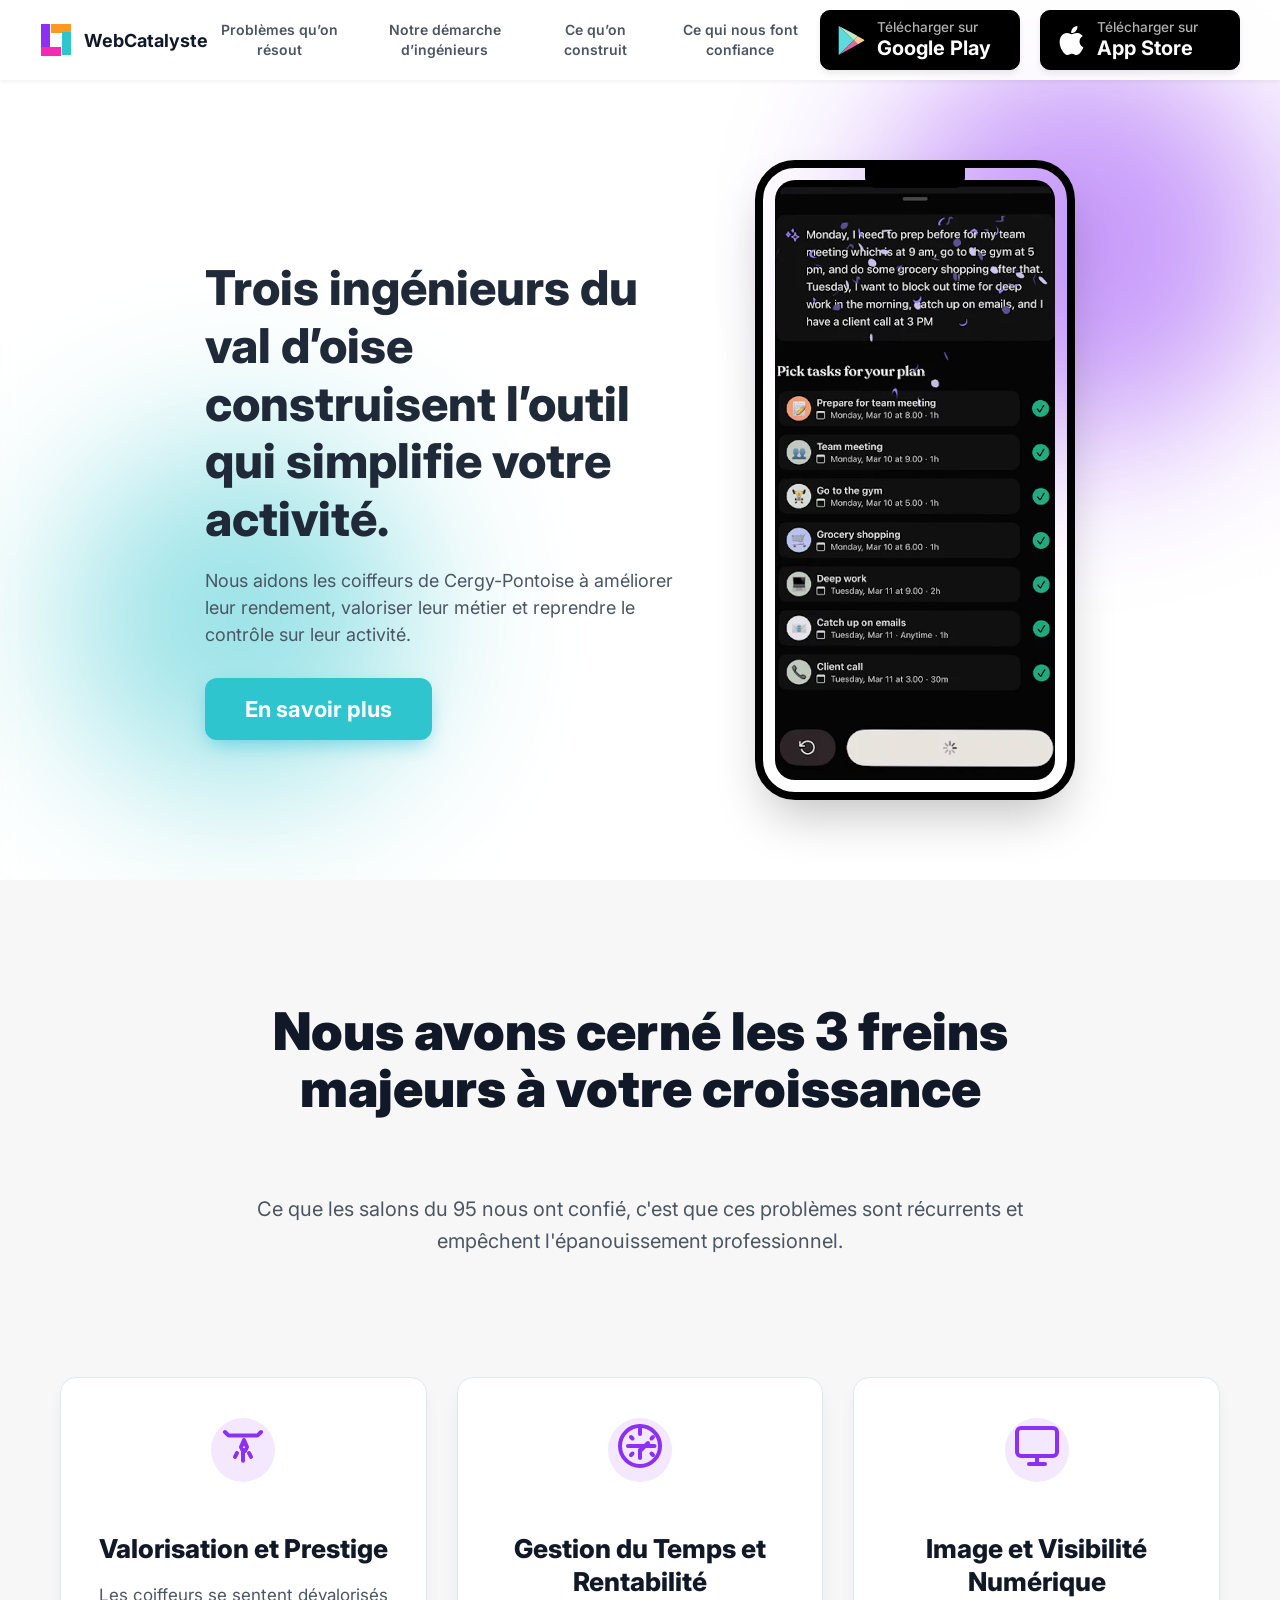
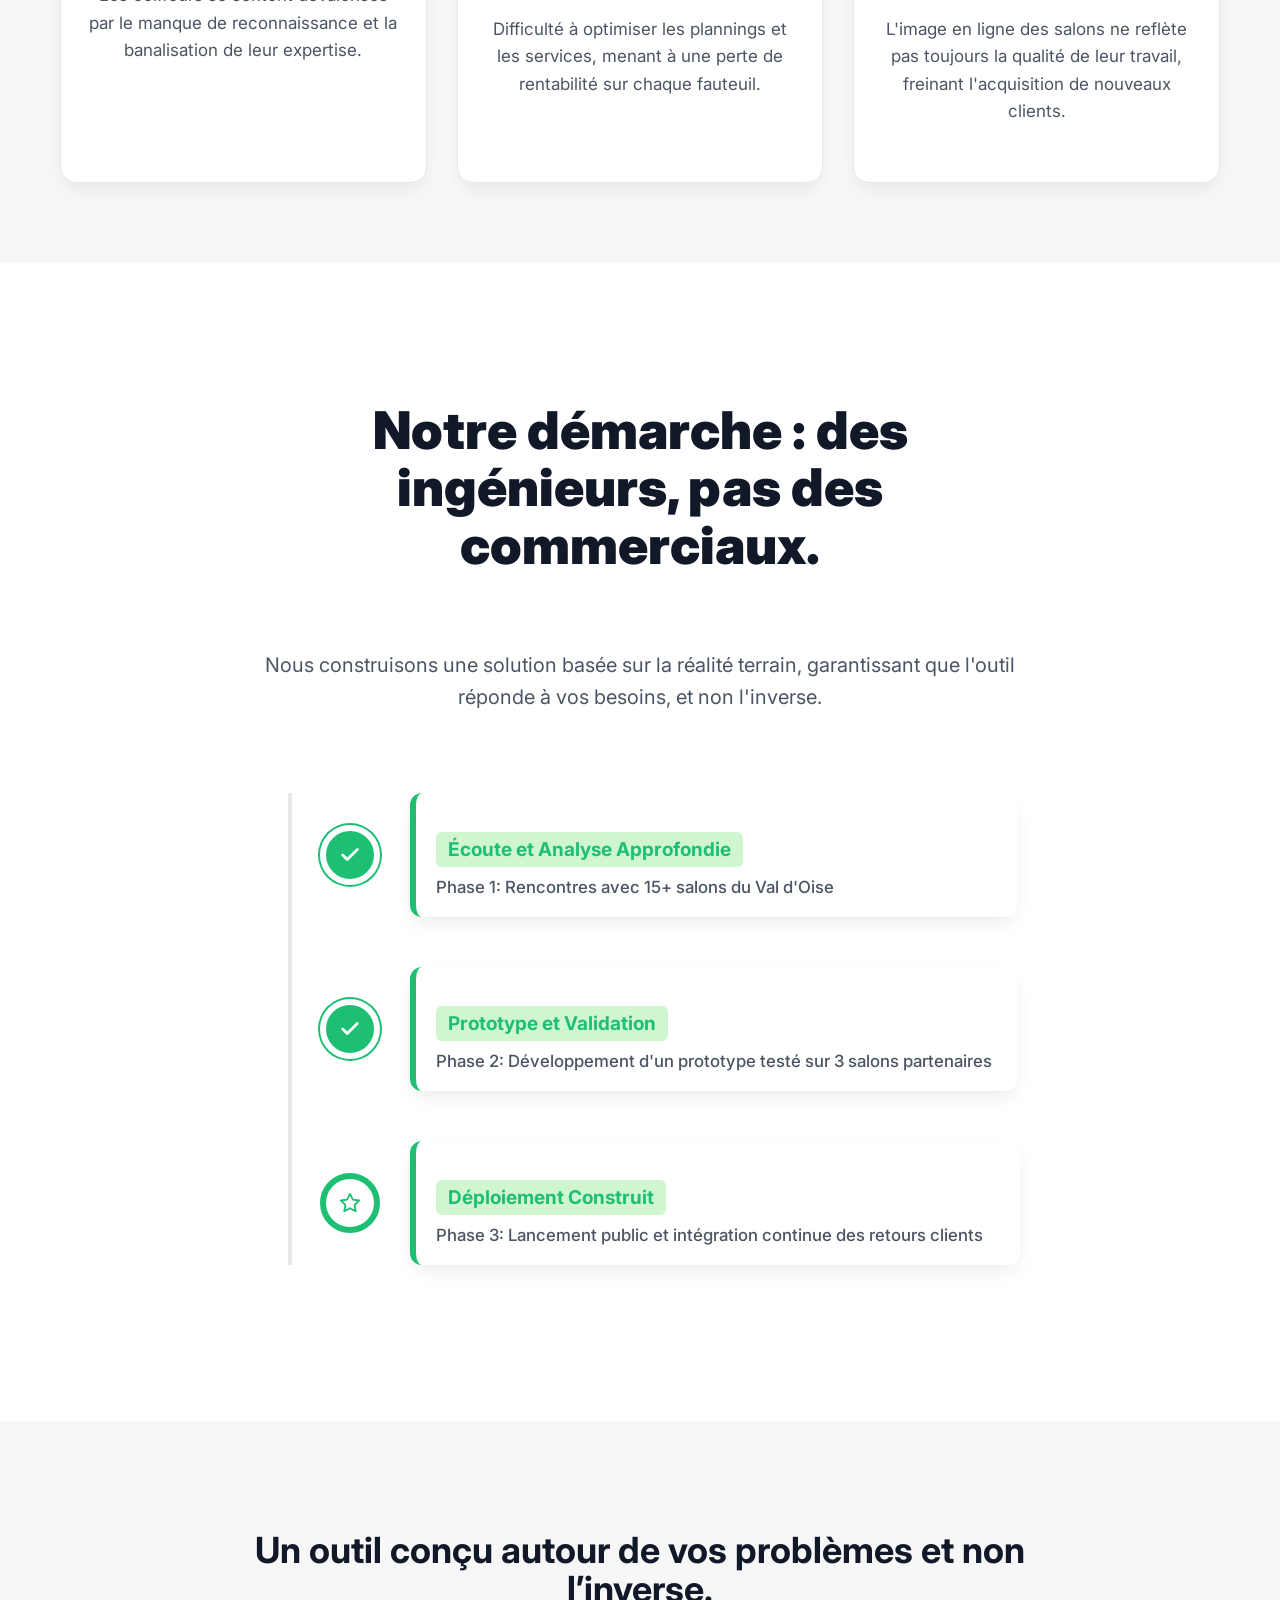
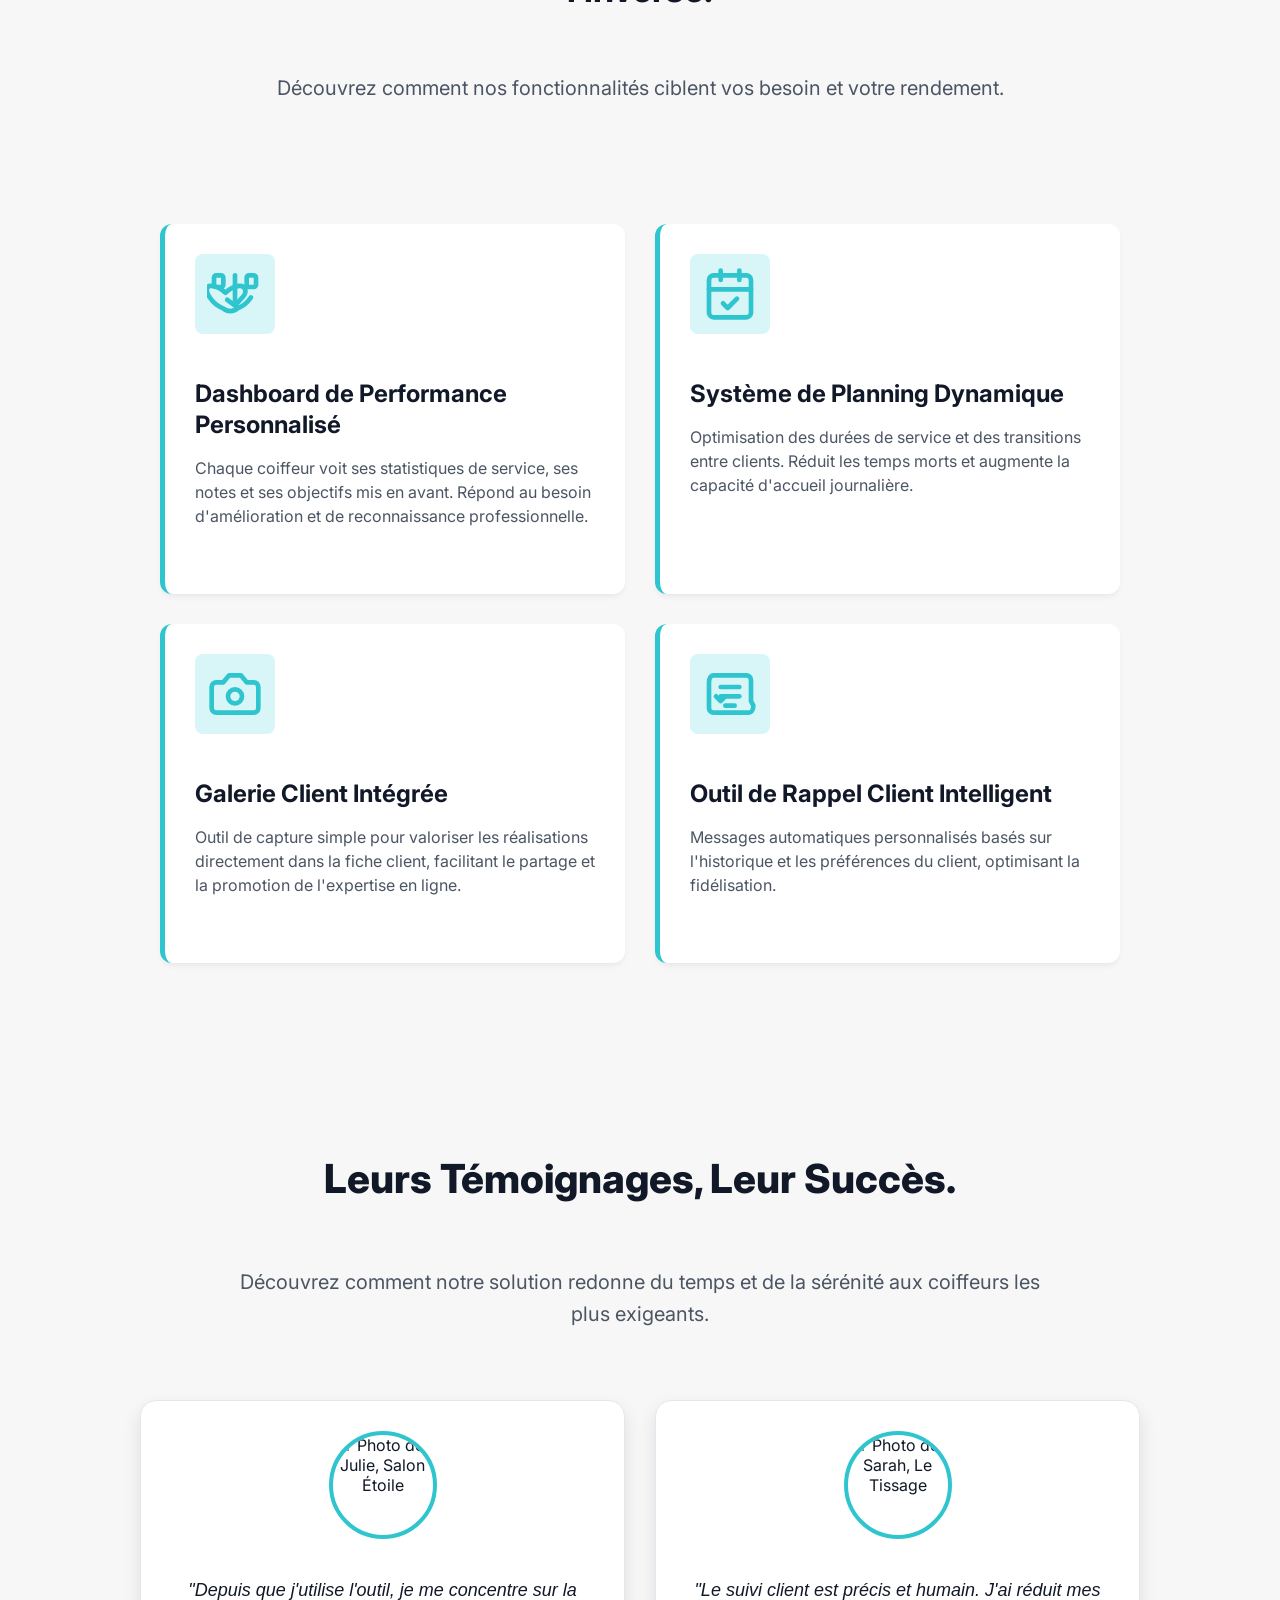
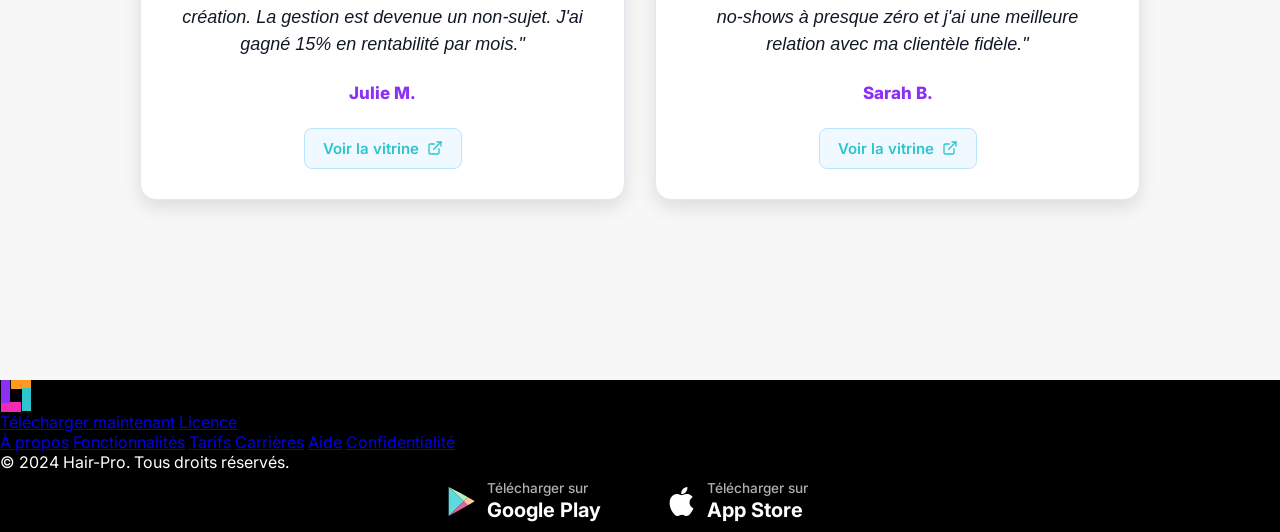
==== commit ccd4b1a1: "fix erreur copywritting" ====
--- a/index.html
+++ b/index.html
@@ -95,7 +95,7 @@
         <div class="text-section">
           <div class="text-block">
             <h1 class="heading">
-              Trois ingénieurs du val d’oise construisent, avec vous,
+              Trois ingénieurs du val d’oise construisent
               l’outil qui simplifie votre activité.
             </h1>
             <p class="subheading">
@@ -207,7 +207,7 @@
     <section class="value-proposition-section section-padding" id="section-demarche">
       <div class="title-container">
         <h2>Notre démarche : des ingénieurs, pas des commerciaux.</h2>
-        <p>Nous co-construisons une solution basée sur la réalité terrain, garantissant que l'outil réponde à **vos**
+        <p>Nous construisons une solution basée sur la réalité terrain, garantissant que l'outil réponde à vos
           besoins, et non l'inverse.</p>
       </div>
       <div class="timeline">
@@ -238,7 +238,7 @@
           </div>
           <div class="timeline-content">
             <h3>Prototype et Validation</h3>
-            <span>Phase 2: Développement d'un MVP testé sur 3 salons pilotes</span>
+            <span>Phase 2: Développement d'un prototype testé sur 3 salons partenaires</span>
           </div>
         </div>
 
@@ -254,7 +254,7 @@
             </svg>
           </div>
           <div class="timeline-content">
-            <h3>Déploiement Co-Construit</h3>
+            <h3>Déploiement Construit</h3>
             <span>Phase 3: Lancement public et intégration continue des retours clients</span>
           </div>
         </div>
@@ -265,9 +265,9 @@
         <div class="feature-content">
           <!-- TITRE -->
           <div class="title-container">
-            <h2>Un outil conçu autour de vos problèmes — et non l’inverse.</h2>
+            <h2>Un outil conçu autour de vos problèmes et non l’inverse.</h2>
             <!-- Le sous-titre doit être différent ou plus pertinent -->
-            <p>Découvrez comment nos fonctionnalités ciblent l’Ego, le Rendement et la Mise en valeur.</p>
+            <p>Découvrez comment nos fonctionnalités ciblent vos besoin et votre rendement.</p>
           </div>
 
           <!-- CARTES (Utilisation de la grille pour une structure 2 colonnes responsive) -->
@@ -290,17 +290,17 @@
                 <h3>Dashboard de Performance Personnalisé</h3>
                 <p>
                   Chaque coiffeur voit ses statistiques de service, ses notes et ses objectifs mis en avant. Répond au
-                  besoin d'Ego et de reconnaissance professionnelle.
+                  besoin d'amélioration et de reconnaissance professionnelle.
                 </p>
               </div>
               <div class="card-link">
-                <span>Explorer le détail</span>
+                <!-- <span>Explorer le détail</span>
                 <svg xmlns="http://www.w3.org/2000/svg" width="24" height="24" viewBox="0 0 24 24" fill="none"
                   stroke="currentColor" stroke-width="2" stroke-linecap="round" stroke-linejoin="round"
                   class="lucide lucide-arrow-right">
                   <path d="M5 12h14" />
                   <path d="m12 5 7 7-7 7" />
-                </svg>
+                </svg> -->
               </div>
             </div>
 
@@ -326,13 +326,13 @@
                 </p>
               </div>
               <div class="card-link">
-                <span>Explorer le détail</span>
+                <!-- <span>Explorer le détail</span>
                 <svg xmlns="http://www.w3.org/2000/svg" width="24" height="24" viewBox="0 0 24 24" fill="none"
                   stroke="currentColor" stroke-width="2" stroke-linecap="round" stroke-linejoin="round"
                   class="lucide lucide-arrow-right">
                   <path d="M5 12h14" />
                   <path d="m12 5 7 7-7 7" />
-                </svg>
+                </svg> -->
               </div>
             </div>
 
@@ -356,13 +356,13 @@
                 </p>
               </div>
               <div class="card-link">
-                <span>Explorer le détail</span>
+                <!-- <span>Explorer le détail</span>
                 <svg xmlns="http://www.w3.org/2000/svg" width="24" height="24" viewBox="0 0 24 24" fill="none"
                   stroke="currentColor" stroke-width="2" stroke-linecap="round" stroke-linejoin="round"
                   class="lucide lucide-arrow-right">
                   <path d="M5 12h14" />
                   <path d="m12 5 7 7-7 7" />
-                </svg>
+                </svg> -->
               </div>
             </div>
 
@@ -384,17 +384,17 @@
                 <h3>Outil de Rappel Client Intelligent</h3>
                 <p>
                   Messages automatiques personnalisés basés sur l'historique et les préférences du client, optimisant la
-                  fidélisation et le retour en salon.
+                  fidélisation.
                 </p>
               </div>
               <div class="card-link">
-                <span>Explorer le détail</span>
+                <!-- <span>Explorer le détail</span>
                 <svg xmlns="http://www.w3.org/2000/svg" width="24" height="24" viewBox="0 0 24 24" fill="none"
                   stroke="currentColor" stroke-width="2" stroke-linecap="round" stroke-linejoin="round"
                   class="lucide lucide-arrow-right">
                   <path d="M5 12h14" />
                   <path d="m12 5 7 7-7 7" />
-                </svg>
+                </svg> -->
               </div>
             </div>
 
@@ -418,9 +418,9 @@
               <img src="https://placehold.co/100x100/7c3aed/ffffff?text=JM" alt="Photo de Julie, Salon Étoile" />
             </div>
             <p class="quote">"Depuis que j'utilise l'outil, je me concentre sur la création. La gestion est devenue un
-              non-sujet. J'ai gagné **30% en rentabilité** par mois."</p>
+              non-sujet. J'ai gagné 15% en rentabilité par mois."</p>
             <span class="name">Julie M.</span>
-            <span class="title">Propriétaire - Salon L'Étoile</span>
+            <span class="title"></span>
             <!-- CTA DANS LA CARTE -->
             <a href="#" class="card-cta-button">
               Voir la vitrine
@@ -435,15 +435,38 @@
           </div>
 
           <!-- CARTE TÉMOIGNAGE 2 : Image / Expertise -->
-          <div class="testimonial-card">
+          <!-- <div class="testimonial-card">
             <div class="coiffeur-photo">
-              <!-- Placeholder d'image de coiffeur -->
+           
               <img src="https://placehold.co/100x100/06b6d4/ffffff?text=MT" alt="Photo de Marc, L'Atelier du Style" />
             </div>
             <p class="quote">"Enfin une solution qui met en avant mon expertise technique ! Le côté 'vitrine' a **doublé
               mes prises de rendez-vous** pour les services complexes."</p>
             <span class="name">Marc T.</span>
             <span class="title">Expert Coloriste</span>
+           
+            <a href="#" class="card-cta-button">
+              Voir la vitrine
+              <svg xmlns="http://www.w3.org/2000/svg" width="24" height="24" viewBox="0 0 24 24" fill="none"
+                stroke="currentColor" stroke-width="2" stroke-linecap="round" stroke-linejoin="round"
+                class="lucide lucide-external-link">
+                <path d="M15 3h6v6" />
+                <path d="M10 14 21 3" />
+                <path d="M18 13v6a2 2 0 0 1-2 2H5a2 2 0 0 1-2-2V8a2 2 0 0 1 2-2h6" />
+              </svg>
+            </a>
+          </div> -->
+
+          <!-- CARTE TÉMOIGNAGE 3 : Fidélisation / No-Show -->
+          <div class="testimonial-card">
+            <div class="coiffeur-photo">
+              <!-- Placeholder d'image de coiffeur -->
+              <img src="https://placehold.co/100x100/7c3aed/ffffff?text=SB" alt="Photo de Sarah, Le Tissage" />
+            </div>
+            <p class="quote">"Le suivi client est précis et humain. J'ai réduit mes no-shows à presque zéro et j'ai
+              une meilleure relation avec ma clientèle fidèle."</p>
+            <span class="name">Sarah B.</span>
+            <!-- <span class="title">Manager - Le Tissage</span> -->
             <!-- CTA DANS LA CARTE -->
             <a href="#" class="card-cta-button">
               Voir la vitrine
@@ -456,37 +479,14 @@
               </svg>
             </a>
           </div>
-
-          <!-- CARTE TÉMOIGNAGE 3 : Fidélisation / No-Show -->
-          <div class="testimonial-card">
-            <div class="coiffeur-photo">
-              <!-- Placeholder d'image de coiffeur -->
-              <img src="https://placehold.co/100x100/7c3aed/ffffff?text=SB" alt="Photo de Sarah, Le Tissage" />
-            </div>
-            <p class="quote">"Le suivi client est précis et humain. J'ai réduit mes **no-shows à presque zéro** et j'ai
-              une meilleure relation avec ma clientèle fidèle."</p>
-            <span class="name">Sarah B.</span>
-            <span class="title">Manager - Le Tissage</span>
-            <!-- CTA DANS LA CARTE -->
-            <a href="#" class="card-cta-button">
-              Voir la vitrine
-              <svg xmlns="http://www.w3.org/2000/svg" width="24" height="24" viewBox="0 0 24 24" fill="none"
-                stroke="currentColor" stroke-width="2" stroke-linecap="round" stroke-linejoin="round"
-                class="lucide lucide-external-link">
-                <path d="M15 3h6v6" />
-                <path d="M10 14 21 3" />
-                <path d="M18 13v6a2 2 0 0 1-2 2H5a2 2 0 0 1-2-2V8a2 2 0 0 1 2-2h6" />
-              </svg>
-            </a>
-          </div>
         </div>
 
         <!-- CONTENEUR DU CTA GÉNÉRAL (Call-to-Action) -->
-        <div class="cta-container">
+        <!-- <div class="cta-container">
           <a href="#" class="cta-button">
             Voir toutes les vitrines de nos coiffeurs partenaires
           </a>
-        </div>
+        </div> -->
       </div>
     </section>
   </main>
--- a/styles.css
+++ b/styles.css
@@ -8,10 +8,10 @@
             gap: 20px; /* Augmentation de l'espace pour la distinction */
             align-items: center;
             justify-content: center;
-            padding: 30px;
+            
          
             border-radius: 12px;
-            box-shadow: 0 10px 30px rgba(0, 0, 0, 0.1);
+            /* box-shadow: 0 10px 30px rgba(0, 0, 0, 0.1); */
         }
 
         /* Style de base des boutons (Amélioration UI/UX: Cible tactile, coins arrondis) */
--- a/features.css
+++ b/features.css
@@ -608,7 +608,7 @@
 
 .flipgrid-gallery-container {
   display: grid;
-  grid-template-columns: repeat(3, 1fr);
+  grid-template-columns: repeat(2, 1fr);
   /* 3 colonnes pour le contenu texte */
   gap: 30px;
   margin-bottom: 50px;
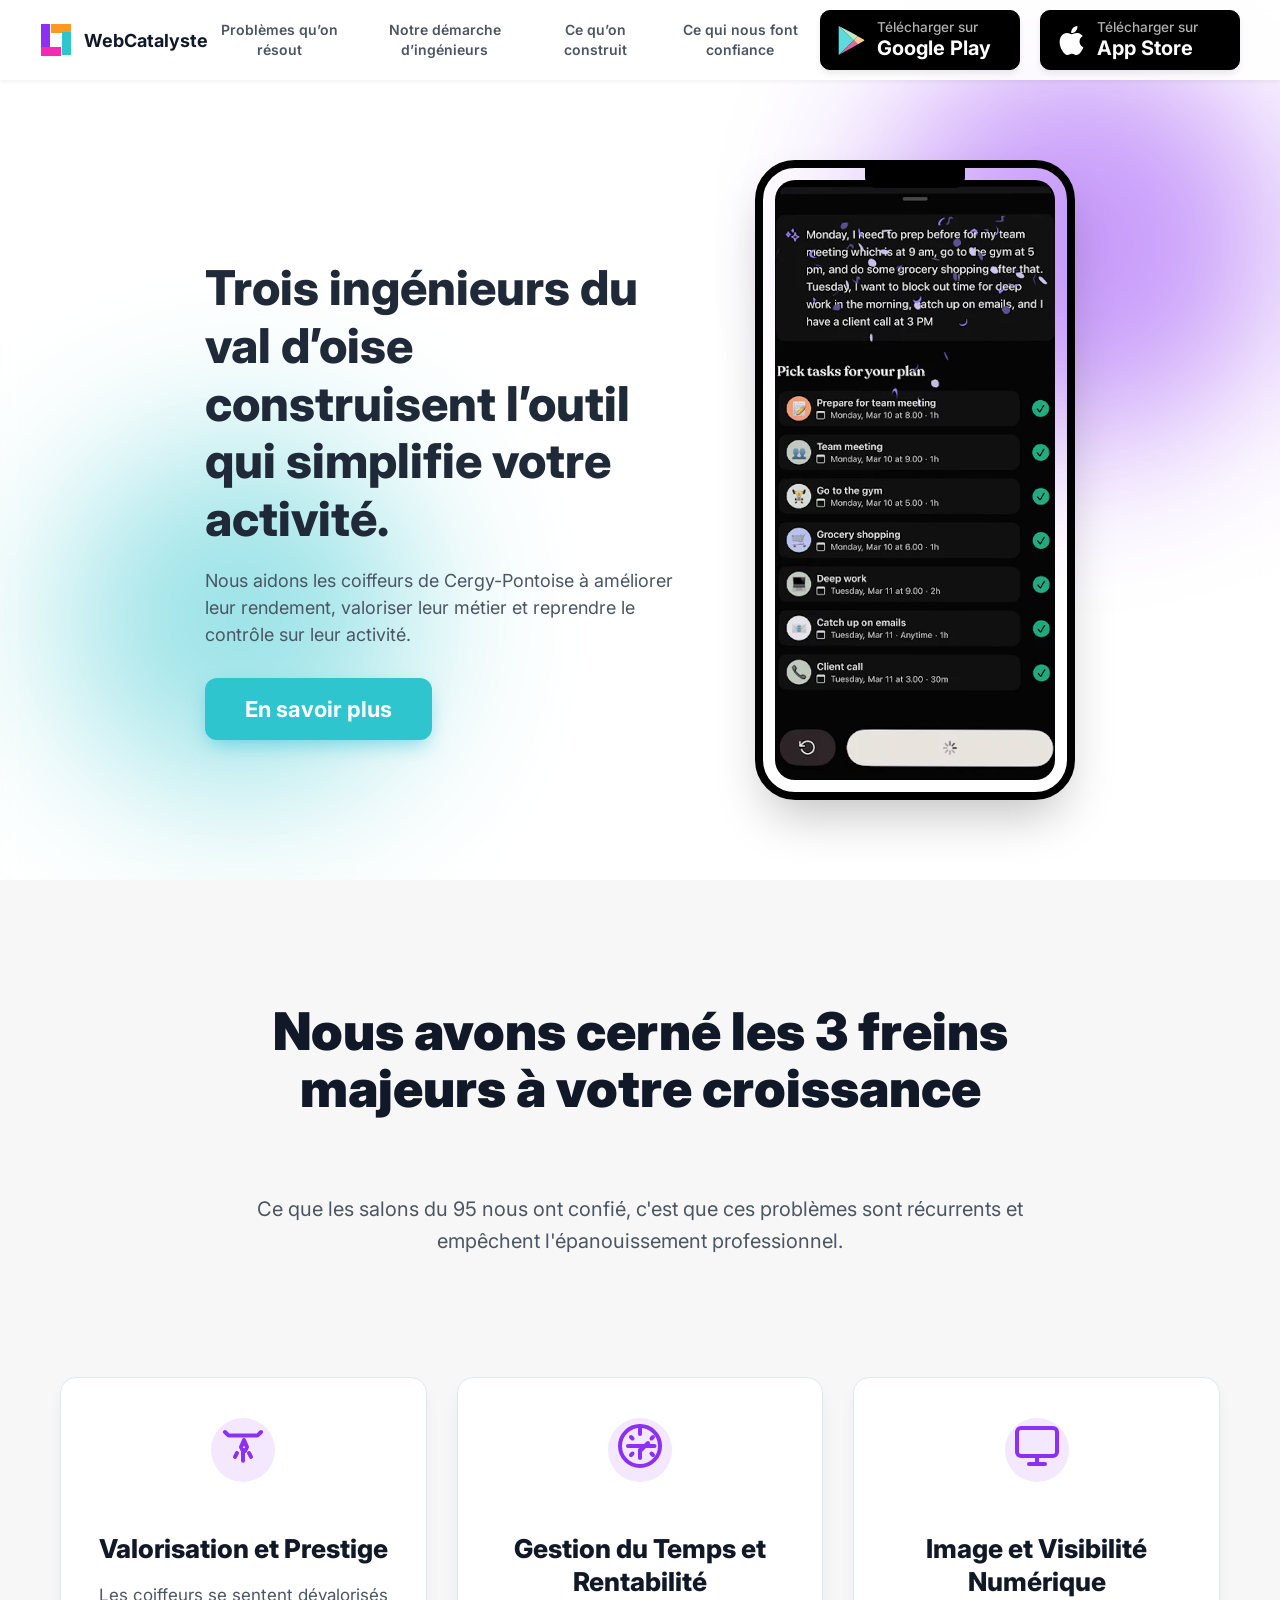
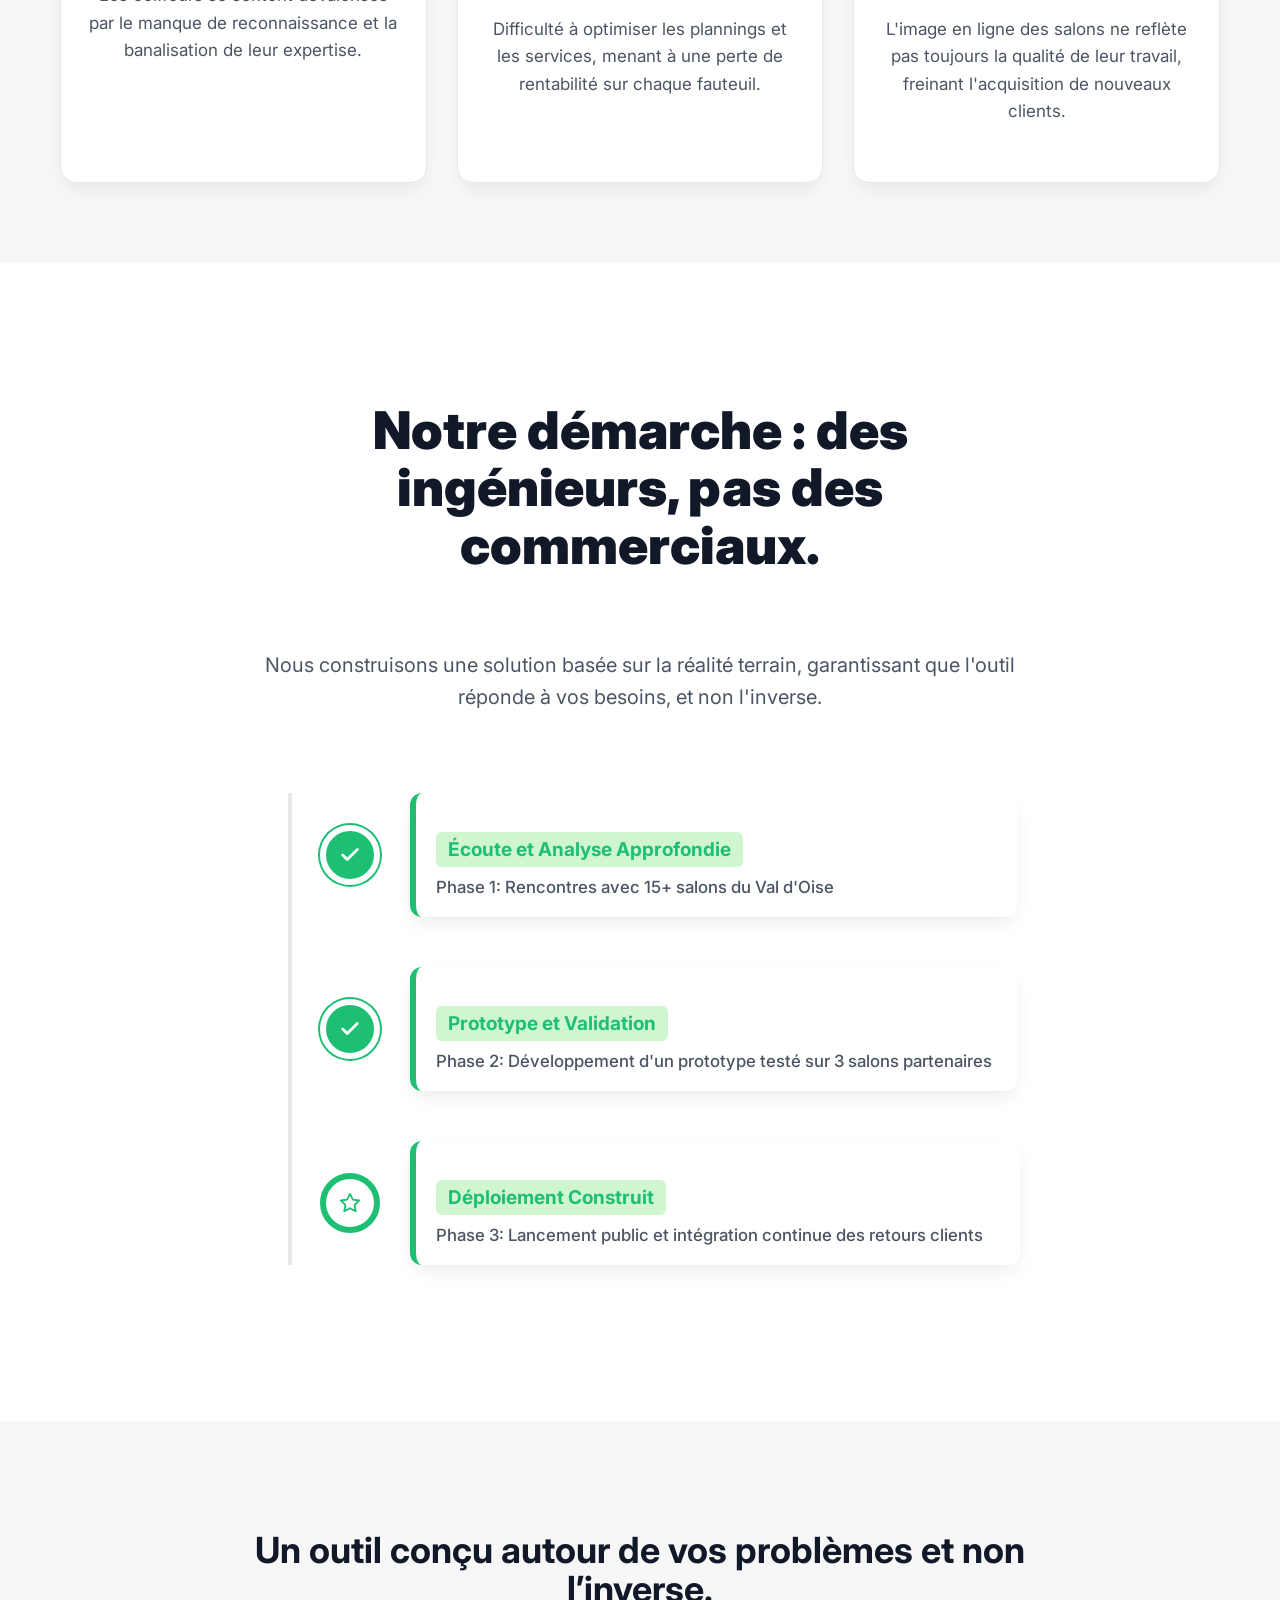
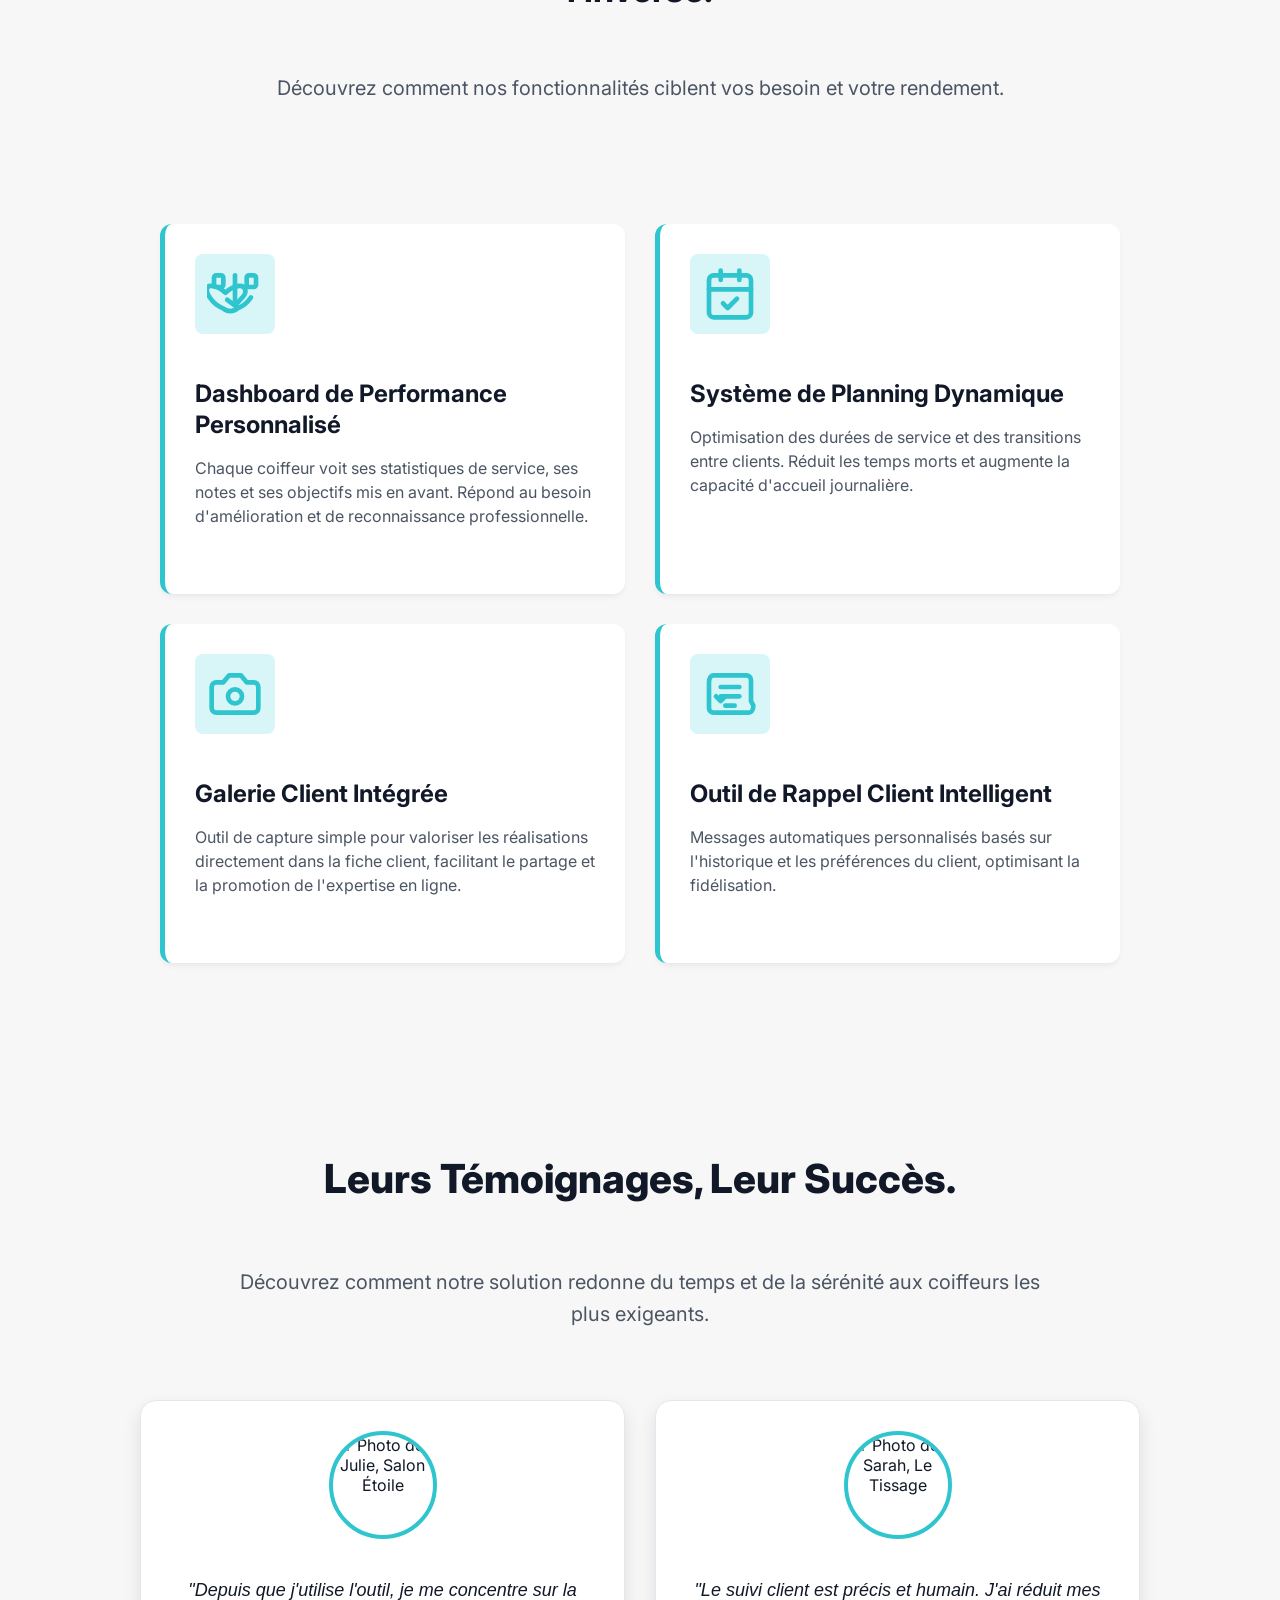
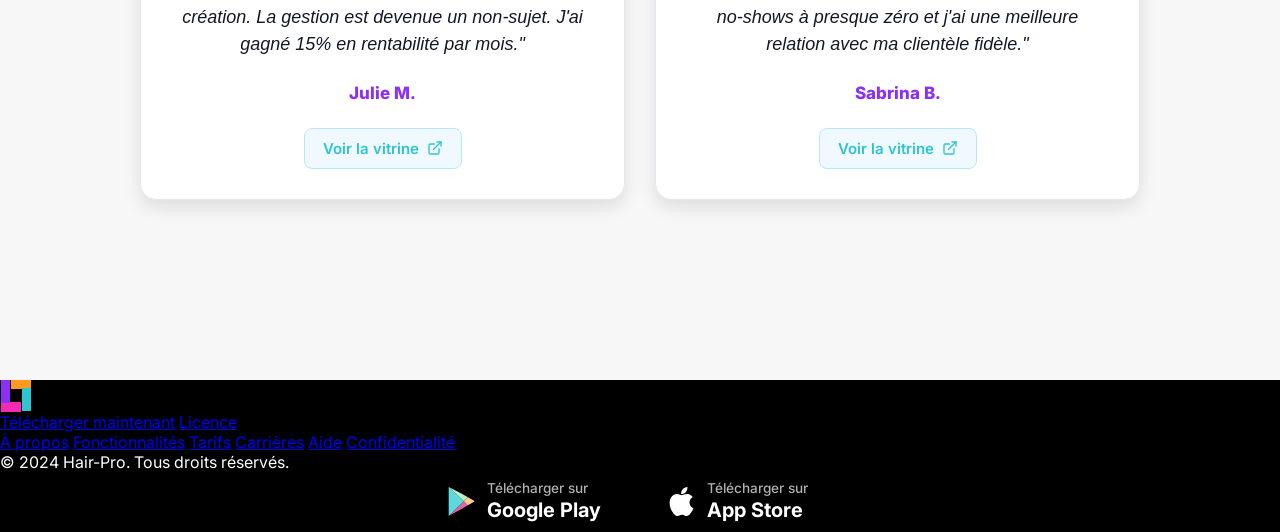
==== commit 8c617e9d: "add site vitrine" ====
--- a/index.html
+++ b/index.html
@@ -422,7 +422,7 @@
             <span class="name">Julie M.</span>
             <span class="title"></span>
             <!-- CTA DANS LA CARTE -->
-            <a href="#" class="card-cta-button">
+            <a href="https://medley-rive-droite.webcatalyste.fr/" class="card-cta-button">
               Voir la vitrine
               <svg xmlns="http://www.w3.org/2000/svg" width="24" height="24" viewBox="0 0 24 24" fill="none"
                 stroke="currentColor" stroke-width="2" stroke-linecap="round" stroke-linejoin="round"
@@ -465,10 +465,10 @@
             </div>
             <p class="quote">"Le suivi client est précis et humain. J'ai réduit mes no-shows à presque zéro et j'ai
               une meilleure relation avec ma clientèle fidèle."</p>
-            <span class="name">Sarah B.</span>
+            <span class="name">Sabrina B.</span>
             <!-- <span class="title">Manager - Le Tissage</span> -->
             <!-- CTA DANS LA CARTE -->
-            <a href="#" class="card-cta-button">
+            <a href="https://sabrina-coiffure.webcatalyste.fr/" class="card-cta-button">
               Voir la vitrine
               <svg xmlns="http://www.w3.org/2000/svg" width="24" height="24" viewBox="0 0 24 24" fill="none"
                 stroke="currentColor" stroke-width="2" stroke-linecap="round" stroke-linejoin="round"
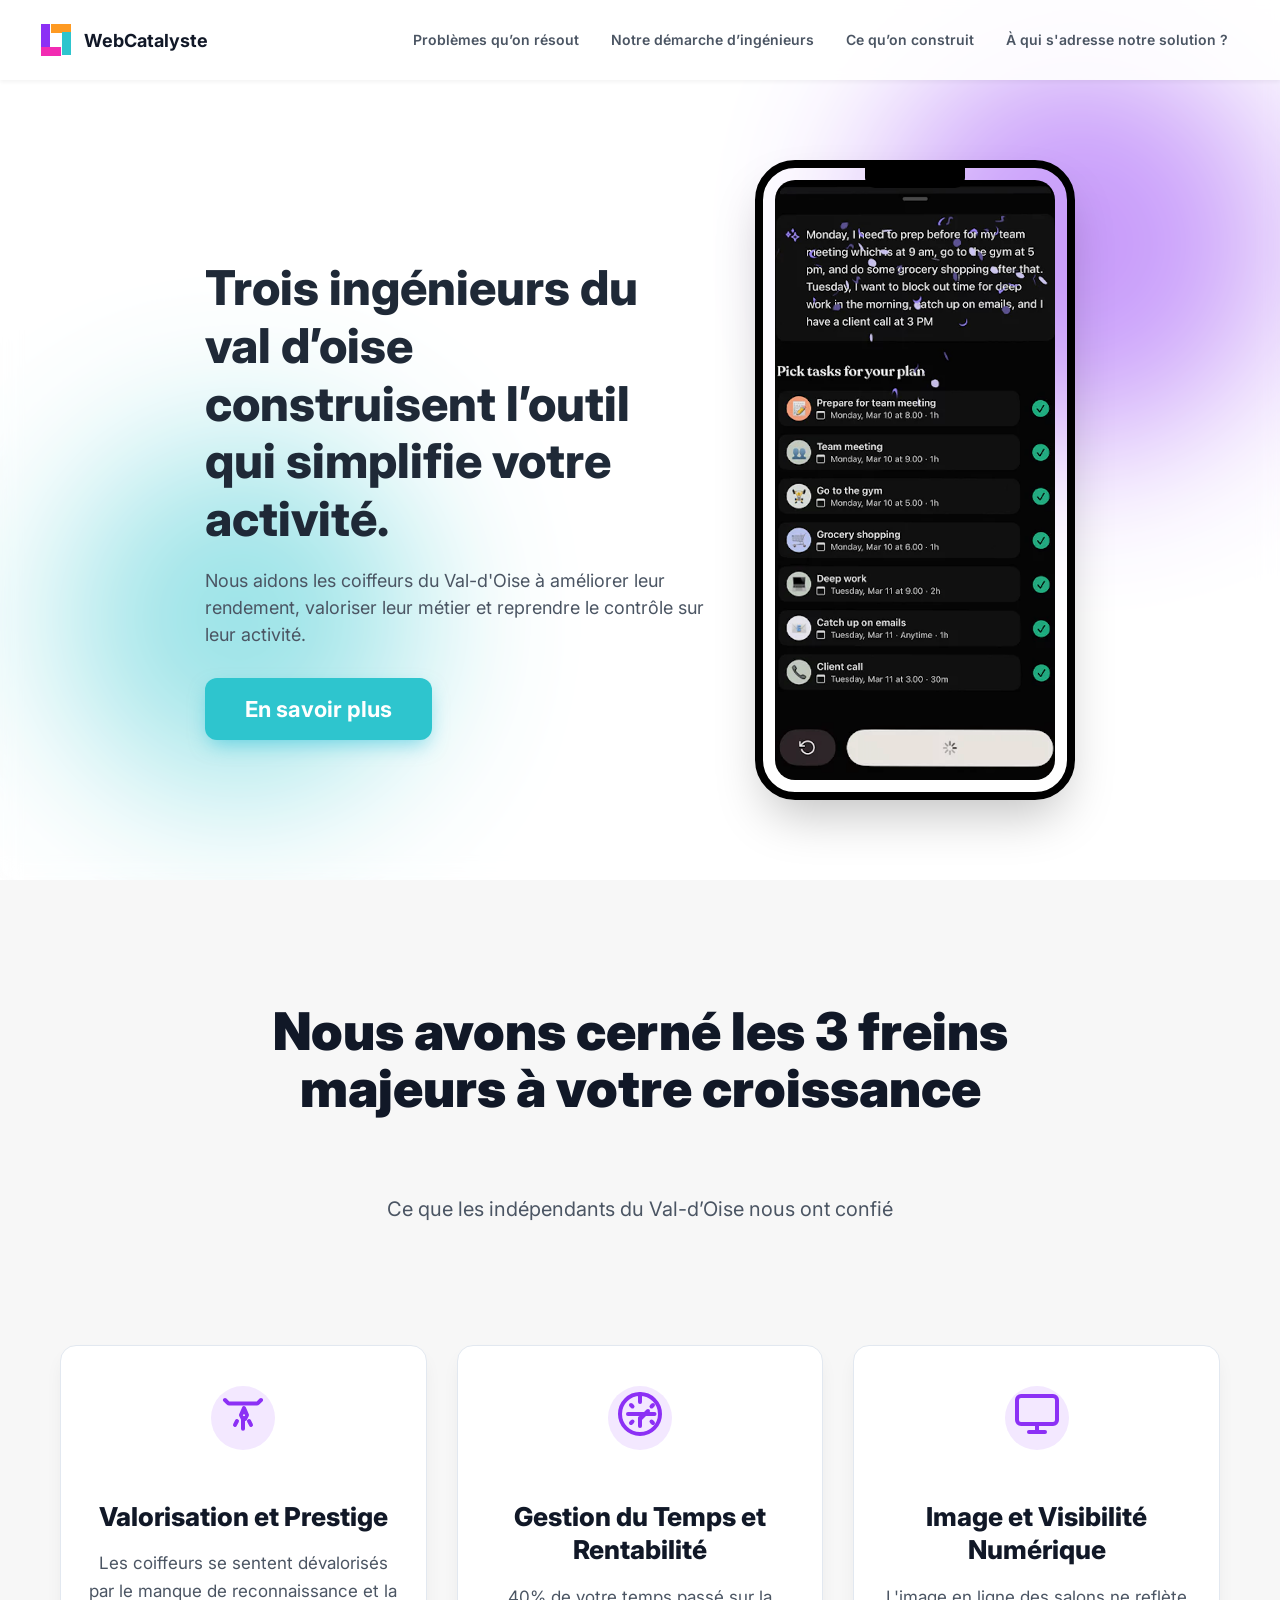
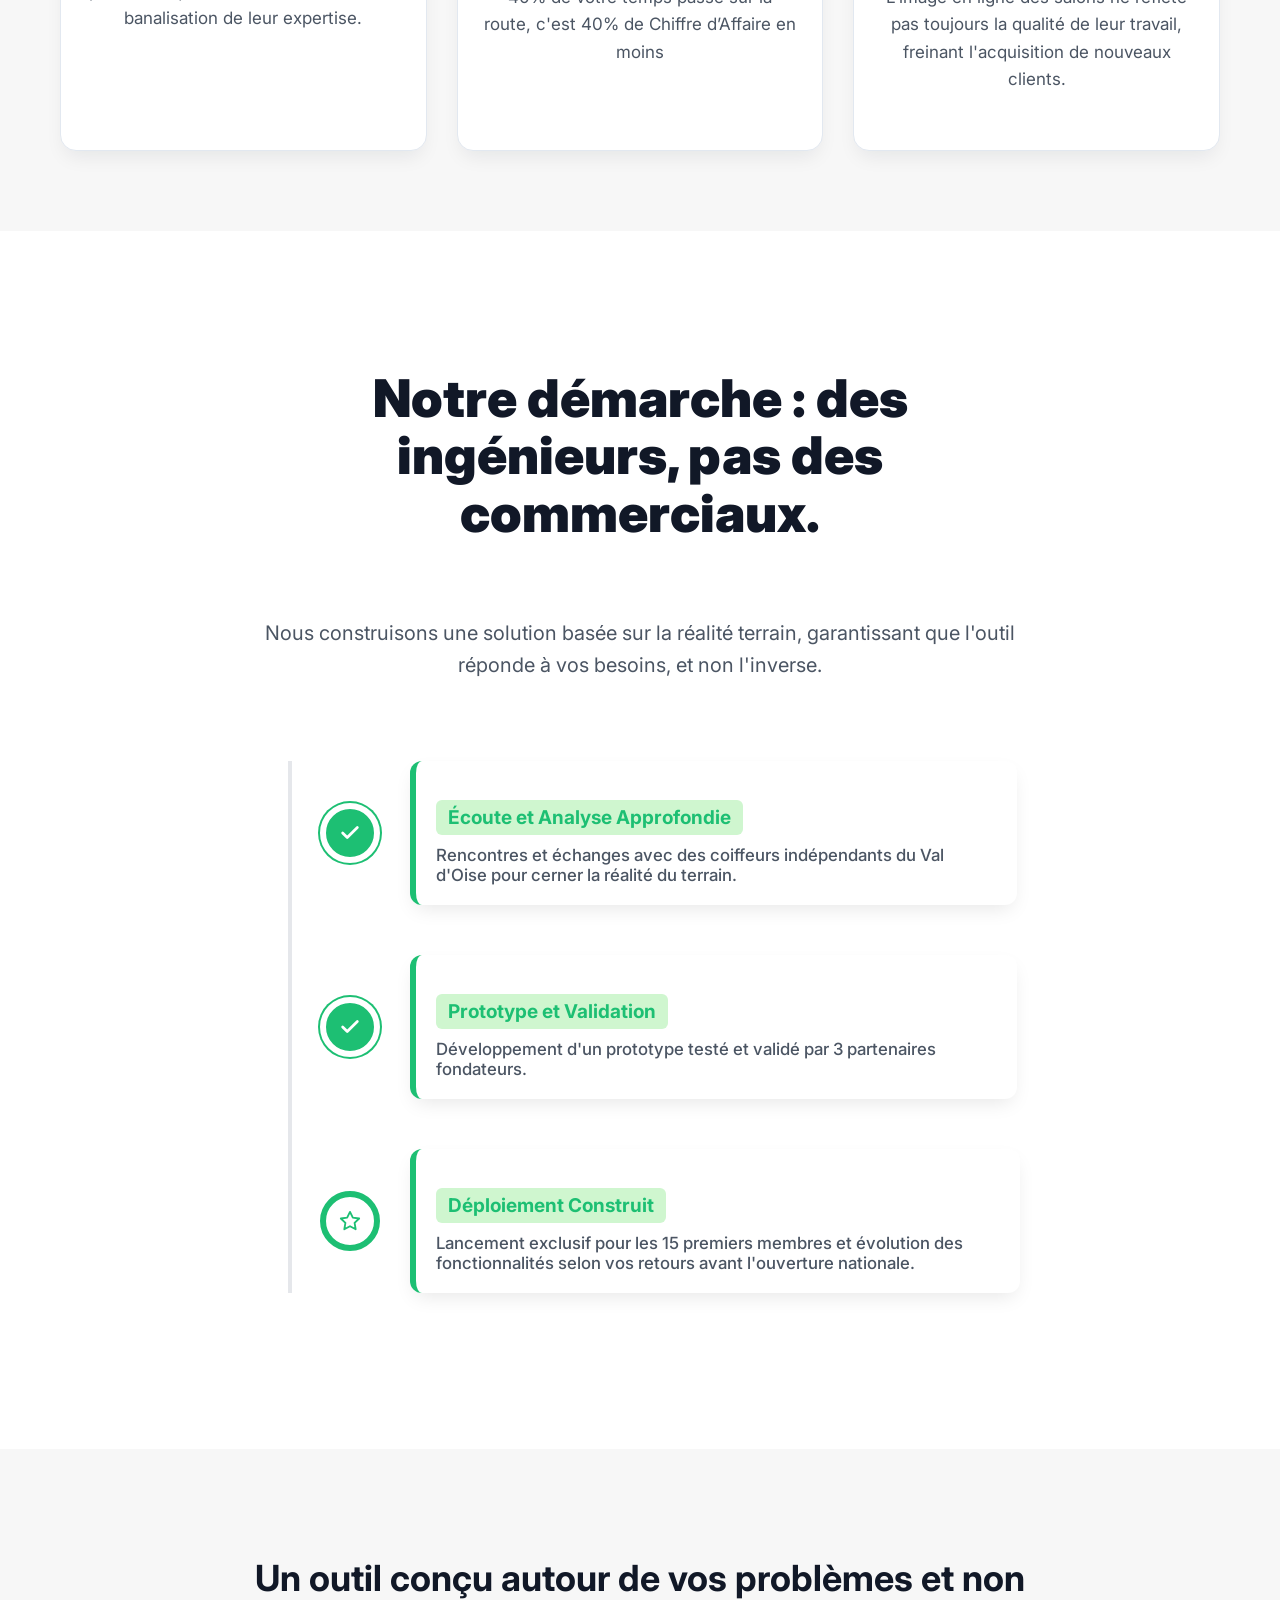
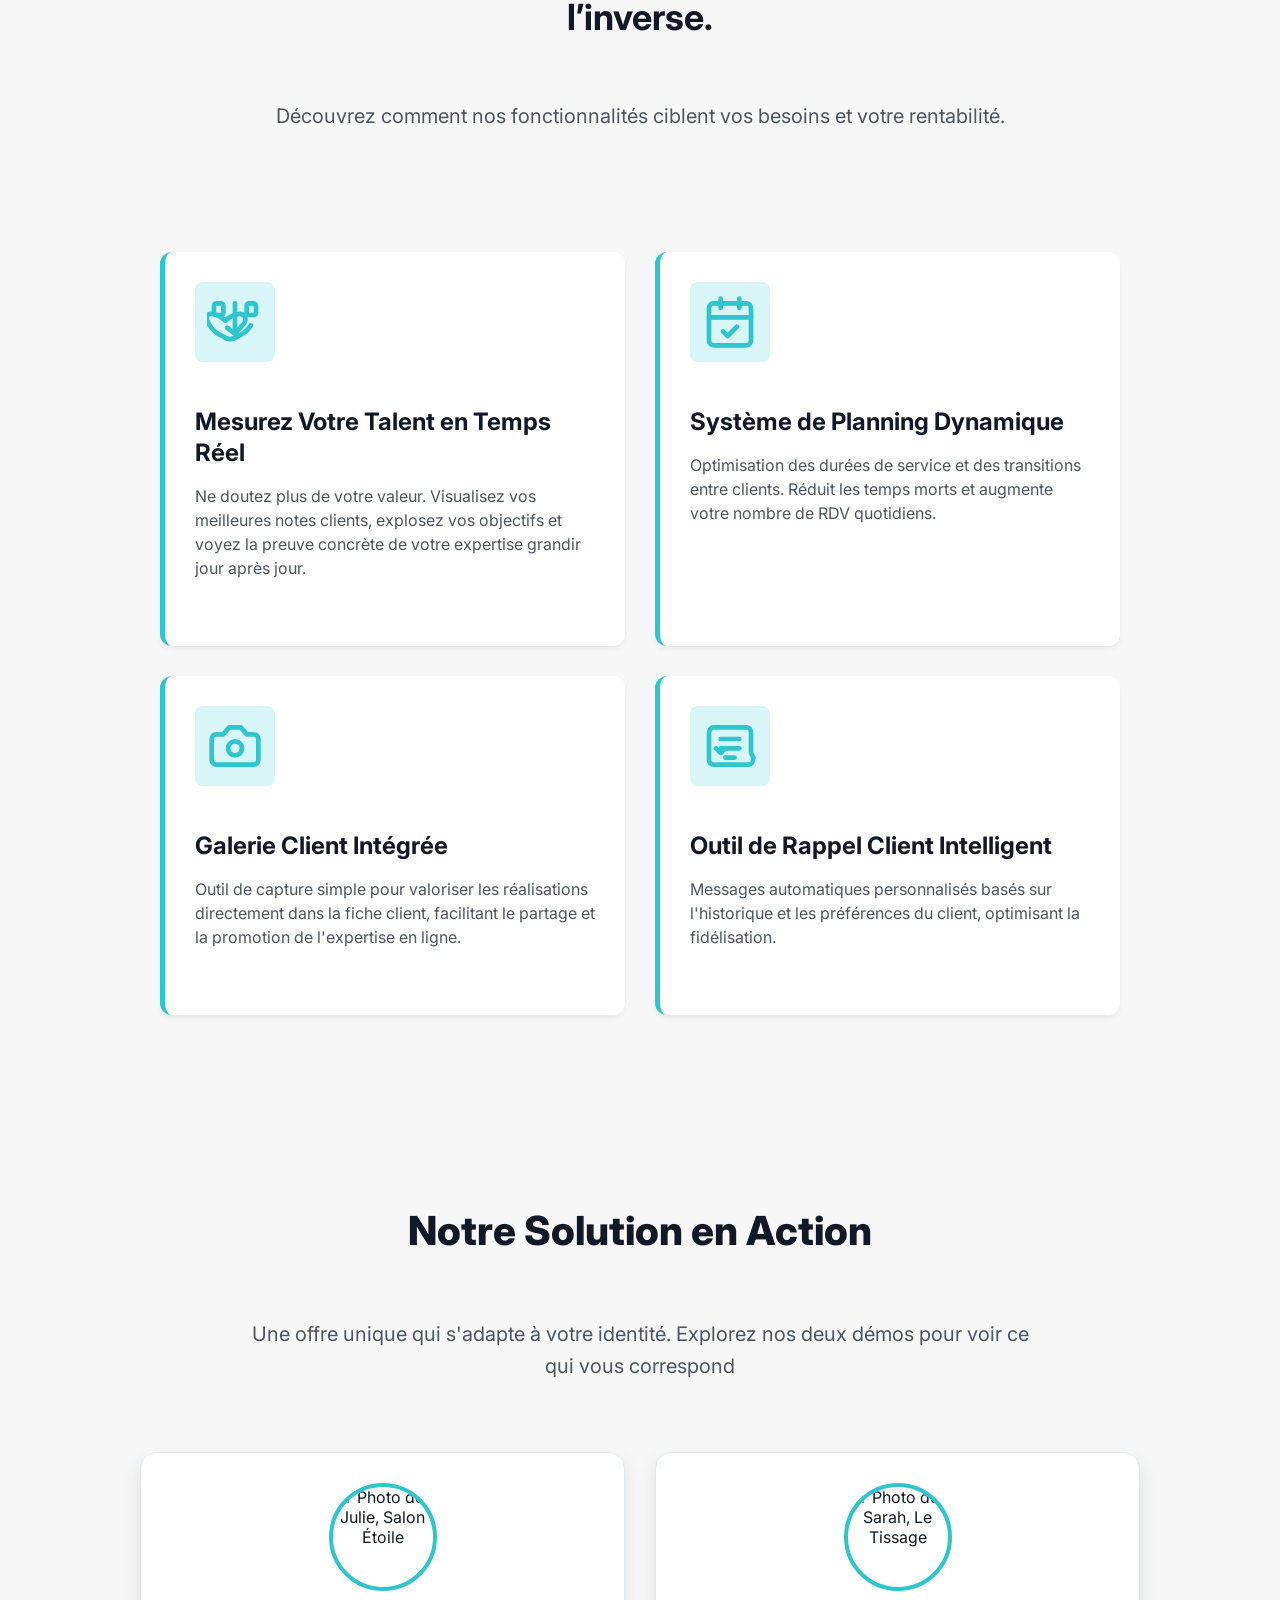
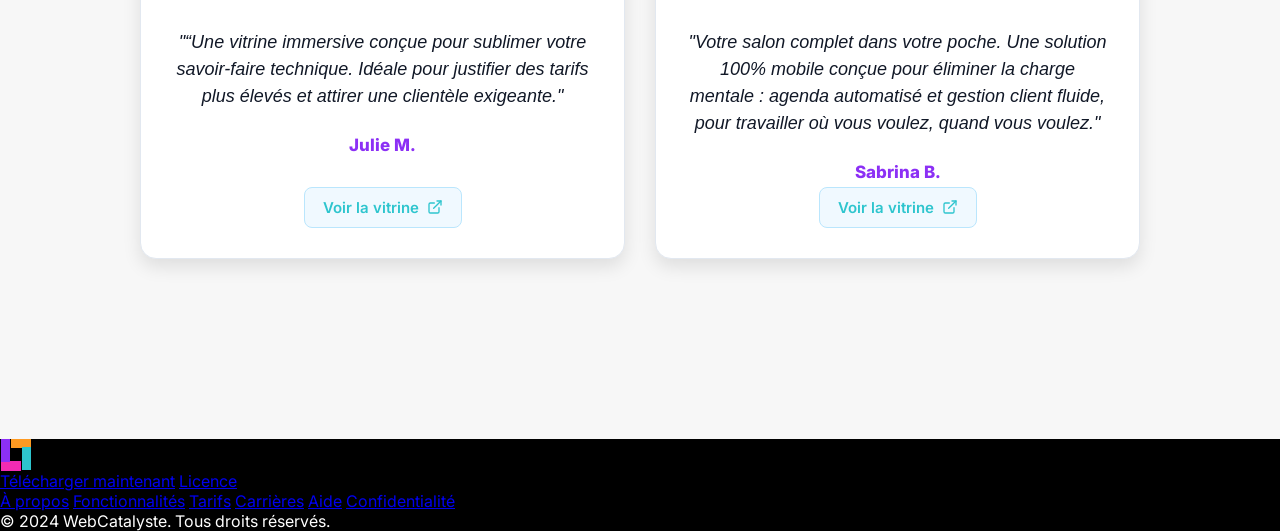
==== commit 8ad16631: "chage texte in site vitrine with document" ====
--- a/index.html
+++ b/index.html
@@ -4,7 +4,7 @@
 <head>
   <meta charset="UTF-8" />
   <meta name="viewport" content="width=device-width, initial-scale=1.0" />
-  <title>WebCatalyste - Landing Page Responsive</title>
+  <title>WebCatalyste - L'Assistant Digital des Coiffeurs à Domicile</title>
   <link rel="stylesheet" href="styles.css" />
   <link rel="stylesheet" href="nav-bar.css" />
   <!-- <link rel="stylesheet" href="main-content-hero.css" />  -->
@@ -58,27 +58,27 @@
                 <a href="#section-construction"><button>Ce qu’on construit</button></a>
               </div>
               <div class="nav-item">
-                <a href="#section-confiance"><button>Ce qui nous font confiance</button></a>
-              </div>
-            </div>
-            <div class="btn-app store-btn">
-              <!-- Bouton Google Play (Thème clair standard) -->
+                <a href="#section-confiance"><button>À qui s'adresse notre solution ?</button></a>
+              </div>
+            </div>
+            <!-- <div class="btn-app store-btn">
+              Bouton Google Play (Thème clair standard)
               <a href="https://votre-lien-google.com" target="_blank" class="market-btn google-btn" role="button">
 
-                <!-- Amélioration Marketing: CTA très clair -->
+                Amélioration Marketing: CTA très clair
                 <span class="market-button-subtitle">Télécharger sur</span>
                 <span class="market-button-title">Google Play</span>
               </a>
 
-              <!-- Bouton App Store (Thème sombre pour le Branding et le Contraste) -->
+              Bouton App Store (Thème sombre pour le Branding et le Contraste)
               <a href="https://votre-lien-apple.com" target="_blank" class="market-btn apple-btn market-btn-dark"
                 role="button">
 
-                <!-- Amélioration Marketing: CTA très clair -->
+                Amélioration Marketing: CTA très clair
                 <span class="market-button-subtitle">Télécharger sur</span>
                 <span class="market-button-title">App Store</span>
               </a>
-            </div>
+            </div> -->
           </div>
 
 
@@ -99,13 +99,13 @@
               l’outil qui simplifie votre activité.
             </h1>
             <p class="subheading">
-              Nous aidons les coiffeurs de Cergy-Pontoise à améliorer leur
+              Nous aidons les coiffeurs du Val-d'Oise à améliorer leur
               rendement, valoriser leur métier et reprendre le contrôle sur
               leur activité.
             </p>
           </div>
           <div class="cta-section">
-            <a href="#">
+            <a href="#section-confiance">
               <div class="cta-button">En savoir plus</div>
             </a>
           </div>
@@ -129,8 +129,7 @@
         <div class="feature-content">
           <div class="title-container">
             <h2>Nous avons cerné les 3 freins majeurs à votre croissance</h2>
-            <p>Ce que les salons du 95 nous ont confié, c'est que ces problèmes sont récurrents et empêchent
-              l'épanouissement professionnel.</p>
+            <p>Ce que les indépendants du Val-d’Oise nous ont confié </p>
           </div>
 
           <div class="problems">
@@ -177,8 +176,7 @@
               </div>
               <div class="problem-text">
                 <h3>Gestion du Temps et Rentabilité</h3>
-                <p>Difficulté à optimiser les plannings et les services, menant à une perte de rentabilité sur chaque
-                  fauteuil.</p>
+                <p>40% de votre temps passé sur la route, c'est 40% de Chiffre d’Affaire en moins</p>
               </div>
             </div>
 
@@ -223,7 +221,8 @@
           </div>
           <div class="timeline-content">
             <h3>Écoute et Analyse Approfondie</h3>
-            <span>Phase 1: Rencontres avec 15+ salons du Val d'Oise</span>
+            <span>Rencontres et échanges avec des coiffeurs indépendants du Val d'Oise pour cerner la réalité
+              du terrain.</span>
           </div>
         </div>
 
@@ -238,7 +237,7 @@
           </div>
           <div class="timeline-content">
             <h3>Prototype et Validation</h3>
-            <span>Phase 2: Développement d'un prototype testé sur 3 salons partenaires</span>
+            <span>Développement d'un prototype testé et validé par 3 partenaires fondateurs.</span>
           </div>
         </div>
 
@@ -255,7 +254,8 @@
           </div>
           <div class="timeline-content">
             <h3>Déploiement Construit</h3>
-            <span>Phase 3: Lancement public et intégration continue des retours clients</span>
+            <span>Lancement exclusif pour les 15 premiers membres et évolution des fonctionnalités selon vos retours
+              avant l'ouverture nationale.</span>
           </div>
         </div>
       </div>
@@ -267,7 +267,7 @@
           <div class="title-container">
             <h2>Un outil conçu autour de vos problèmes et non l’inverse.</h2>
             <!-- Le sous-titre doit être différent ou plus pertinent -->
-            <p>Découvrez comment nos fonctionnalités ciblent vos besoin et votre rendement.</p>
+            <p>Découvrez comment nos fonctionnalités ciblent vos besoins et votre rentabilité.</p>
           </div>
 
           <!-- CARTES (Utilisation de la grille pour une structure 2 colonnes responsive) -->
@@ -287,10 +287,10 @@
                 </svg>
               </div>
               <div class="card-text">
-                <h3>Dashboard de Performance Personnalisé</h3>
+                <h3>Mesurez Votre Talent en Temps Réel</h3>
                 <p>
-                  Chaque coiffeur voit ses statistiques de service, ses notes et ses objectifs mis en avant. Répond au
-                  besoin d'amélioration et de reconnaissance professionnelle.
+                  Ne doutez plus de votre valeur. Visualisez vos meilleures notes clients, explosez vos objectifs et
+                  voyez la preuve concrète de votre expertise grandir jour après jour.
                 </p>
               </div>
               <div class="card-link">
@@ -322,7 +322,7 @@
                 <h3>Système de Planning Dynamique</h3>
                 <p>
                   Optimisation des durées de service et des transitions entre clients. Réduit les temps morts et
-                  augmente la capacité d'accueil journalière.
+                  augmente votre nombre de RDV quotidiens.
                 </p>
               </div>
               <div class="card-link">
@@ -404,8 +404,8 @@
     </section>
     <section class="les-coiffeur-section section-padding" id="section-confiance">
       <div class="title-container">
-        <h2>Leurs Témoignages, Leur Succès.</h2>
-        <p>Découvrez comment notre solution redonne du temps et de la sérénité aux coiffeurs les plus exigeants.</p>
+        <h2>Notre Solution en Action</h2>
+        <p>Une offre unique qui s'adapte à votre identité. Explorez nos deux démos pour voir ce qui vous correspond </p>
       </div>
 
       <div class="flipgrid-wrapper">
@@ -417,8 +417,8 @@
               <!-- Placeholder d'image de coiffeur -->
               <img src="https://placehold.co/100x100/7c3aed/ffffff?text=JM" alt="Photo de Julie, Salon Étoile" />
             </div>
-            <p class="quote">"Depuis que j'utilise l'outil, je me concentre sur la création. La gestion est devenue un
-              non-sujet. J'ai gagné 15% en rentabilité par mois."</p>
+            <p class="quote">"“Une vitrine immersive conçue pour sublimer votre savoir-faire technique. Idéale pour
+              justifier des tarifs plus élevés et attirer une clientèle exigeante."</p>
             <span class="name">Julie M.</span>
             <span class="title"></span>
             <!-- CTA DANS LA CARTE -->
@@ -463,8 +463,9 @@
               <!-- Placeholder d'image de coiffeur -->
               <img src="https://placehold.co/100x100/7c3aed/ffffff?text=SB" alt="Photo de Sarah, Le Tissage" />
             </div>
-            <p class="quote">"Le suivi client est précis et humain. J'ai réduit mes no-shows à presque zéro et j'ai
-              une meilleure relation avec ma clientèle fidèle."</p>
+            <p class="quote">"Votre salon complet dans votre poche. Une solution 100% mobile conçue pour éliminer la
+              charge mentale : agenda automatisé et gestion client fluide, pour travailler où vous voulez, quand vous
+              voulez."</p>
             <span class="name">Sabrina B.</span>
             <!-- <span class="title">Manager - Le Tissage</span> -->
             <!-- CTA DANS LA CARTE -->
@@ -537,29 +538,29 @@
 
         <!-- Copyright -->
         <div class="text-gray-400 text-sm font-normal leading-5 mt-4">
-          © 2024 Hair-Pro. Tous droits réservés.
+          © 2024 WebCatalyste. Tous droits réservés.
         </div>
       </div>
 
       <!-- Colonne de droite: Boutons d'application -->
-      <div class="btn-app store-btn">
-        <!-- Bouton Google Play (Thème clair standard) -->
+      <!-- <div class="btn-app store-btn">
+        Bouton Google Play (Thème clair standard)
         <a href="https://votre-lien-google.com" target="_blank" class="market-btn google-btn" role="button">
 
-          <!-- Amélioration Marketing: CTA très clair -->
+          Amélioration Marketing: CTA très clair
           <span class="market-button-subtitle">Télécharger sur</span>
           <span class="market-button-title">Google Play</span>
         </a>
 
-        <!-- Bouton App Store (Thème sombre pour le Branding et le Contraste) -->
+        Bouton App Store (Thème sombre pour le Branding et le Contraste)
         <a href="https://votre-lien-apple.com" target="_blank" class="market-btn apple-btn market-btn-dark"
           role="button">
 
-          <!-- Amélioration Marketing: CTA très clair -->
+          Amélioration Marketing: CTA très clair
           <span class="market-button-subtitle">Télécharger sur</span>
           <span class="market-button-title">App Store</span>
         </a>
-      </div>
+      </div> -->
     </div>
   </footer>
 </body>
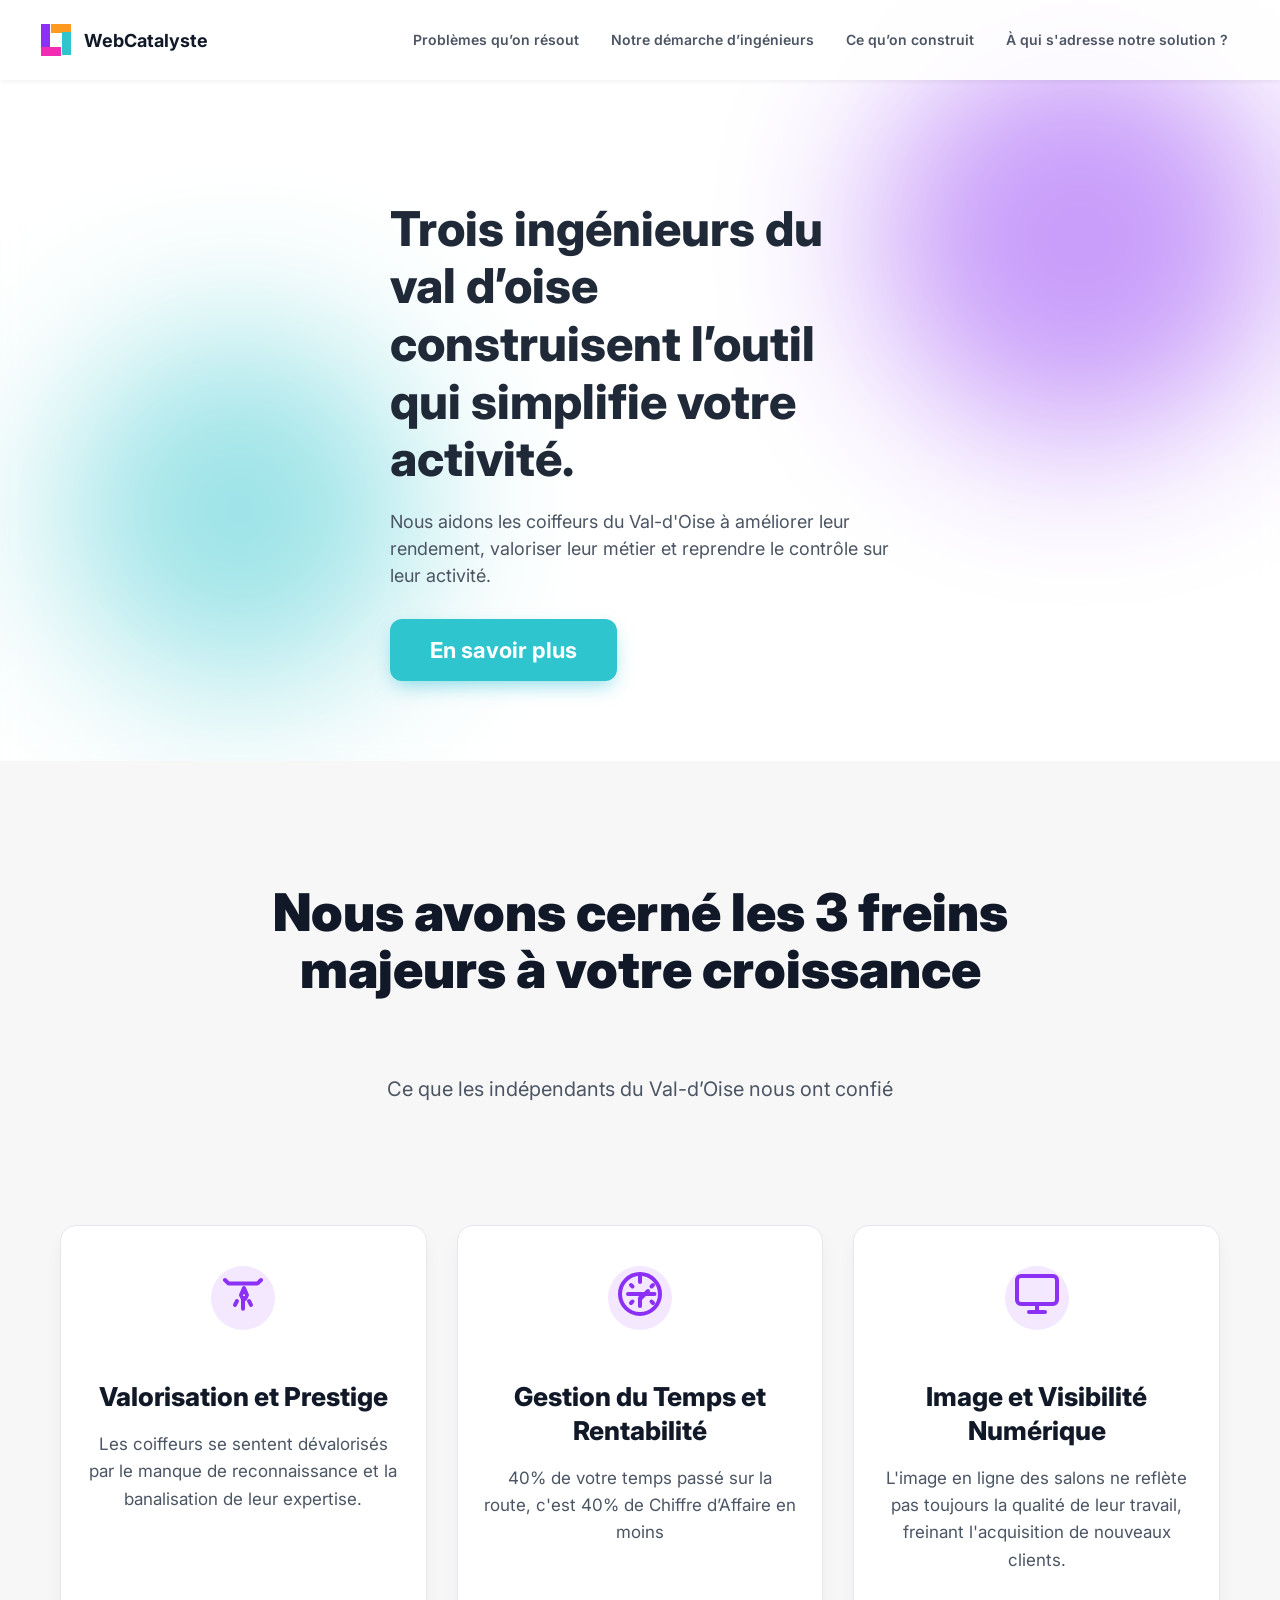
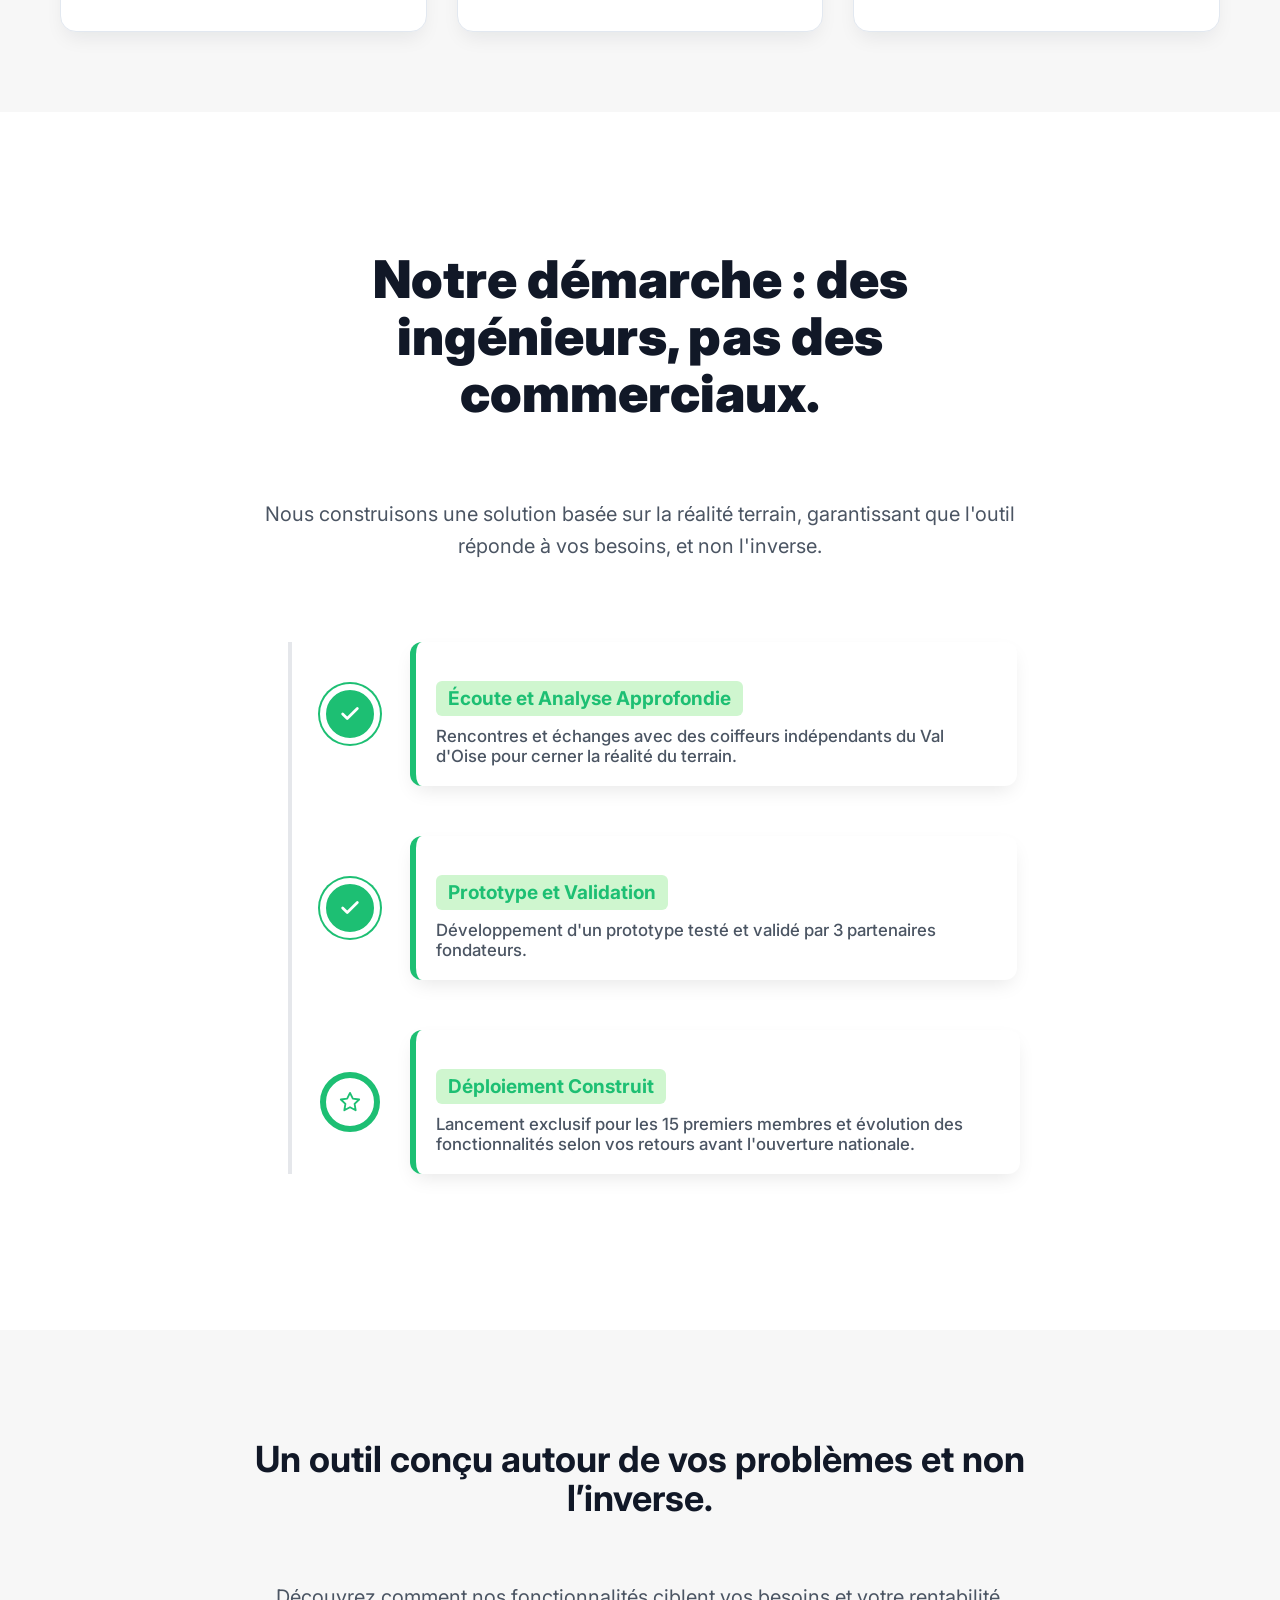
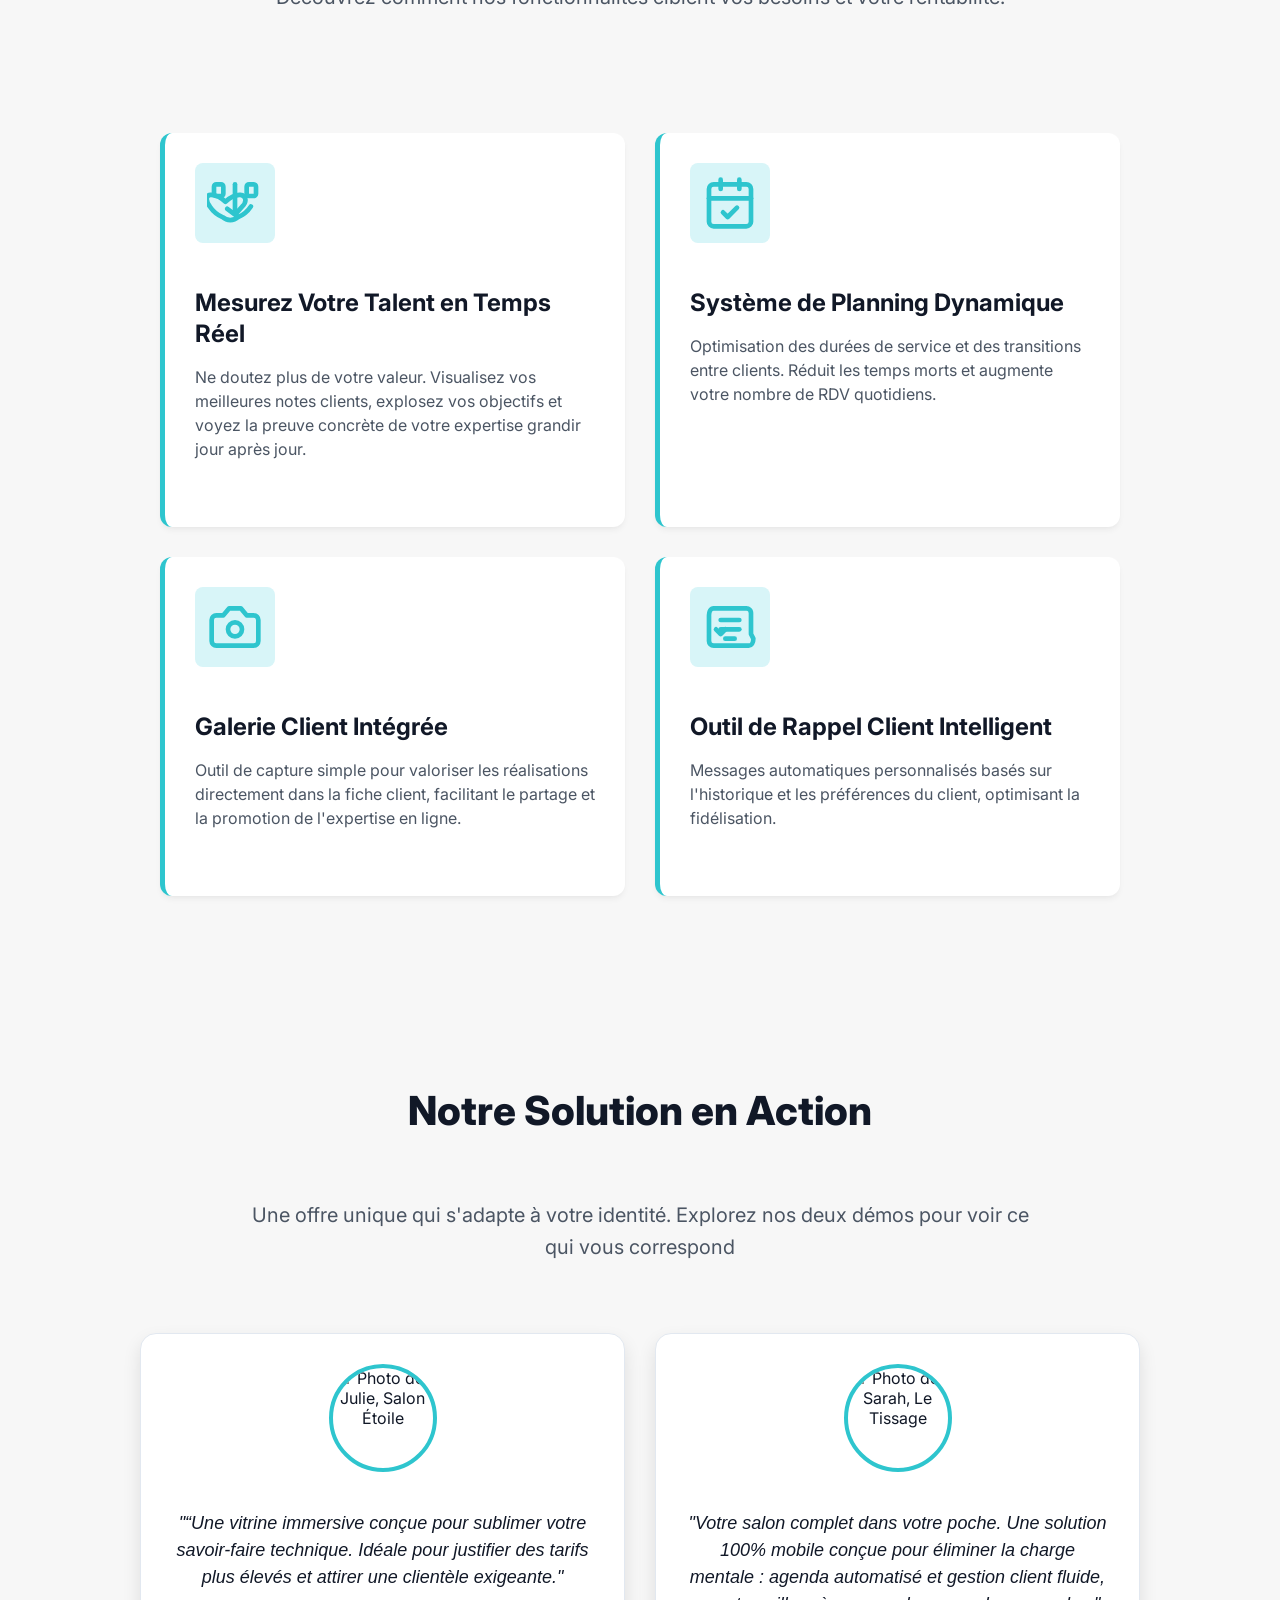
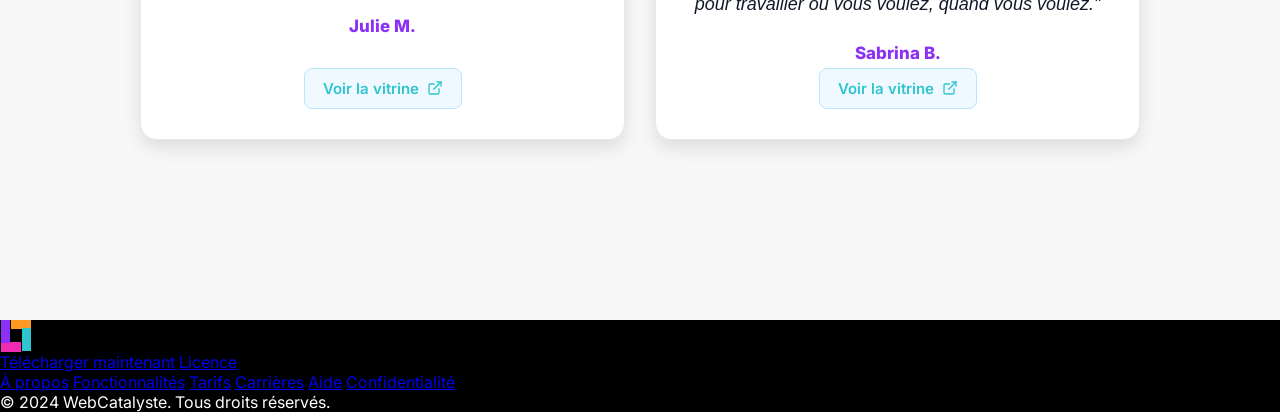
==== commit 99ddaf10: "remove smarphone" ====
--- a/index.html
+++ b/index.html
@@ -111,16 +111,16 @@
           </div>
         </div>
 
-        <div class="phone-section">
+        <!-- <div class="phone-section">
           <div class="iphone-x">
-            <!-- Utilisation du placeholder pour l'écran -->
+            Utilisation du placeholder pour l'écran
             <img class="screen" src="/Capture_decran_2025-11-29_a_18.23.48.png" alt="Screen App Demo"
               onerror="this.onerror=null; this.src='https://placehold.co/280x600/f8f8f8/111827?text=Application+Screen';" />
 
 
-            <!-- Le frame est stylisé en CSS, l'image d'origine est masquée -->
-          </div>
-        </div>
+            Le frame est stylisé en CSS, l'image d'origine est masquée
+          </div>
+        </div> -->
       </div>
     </section>
 
